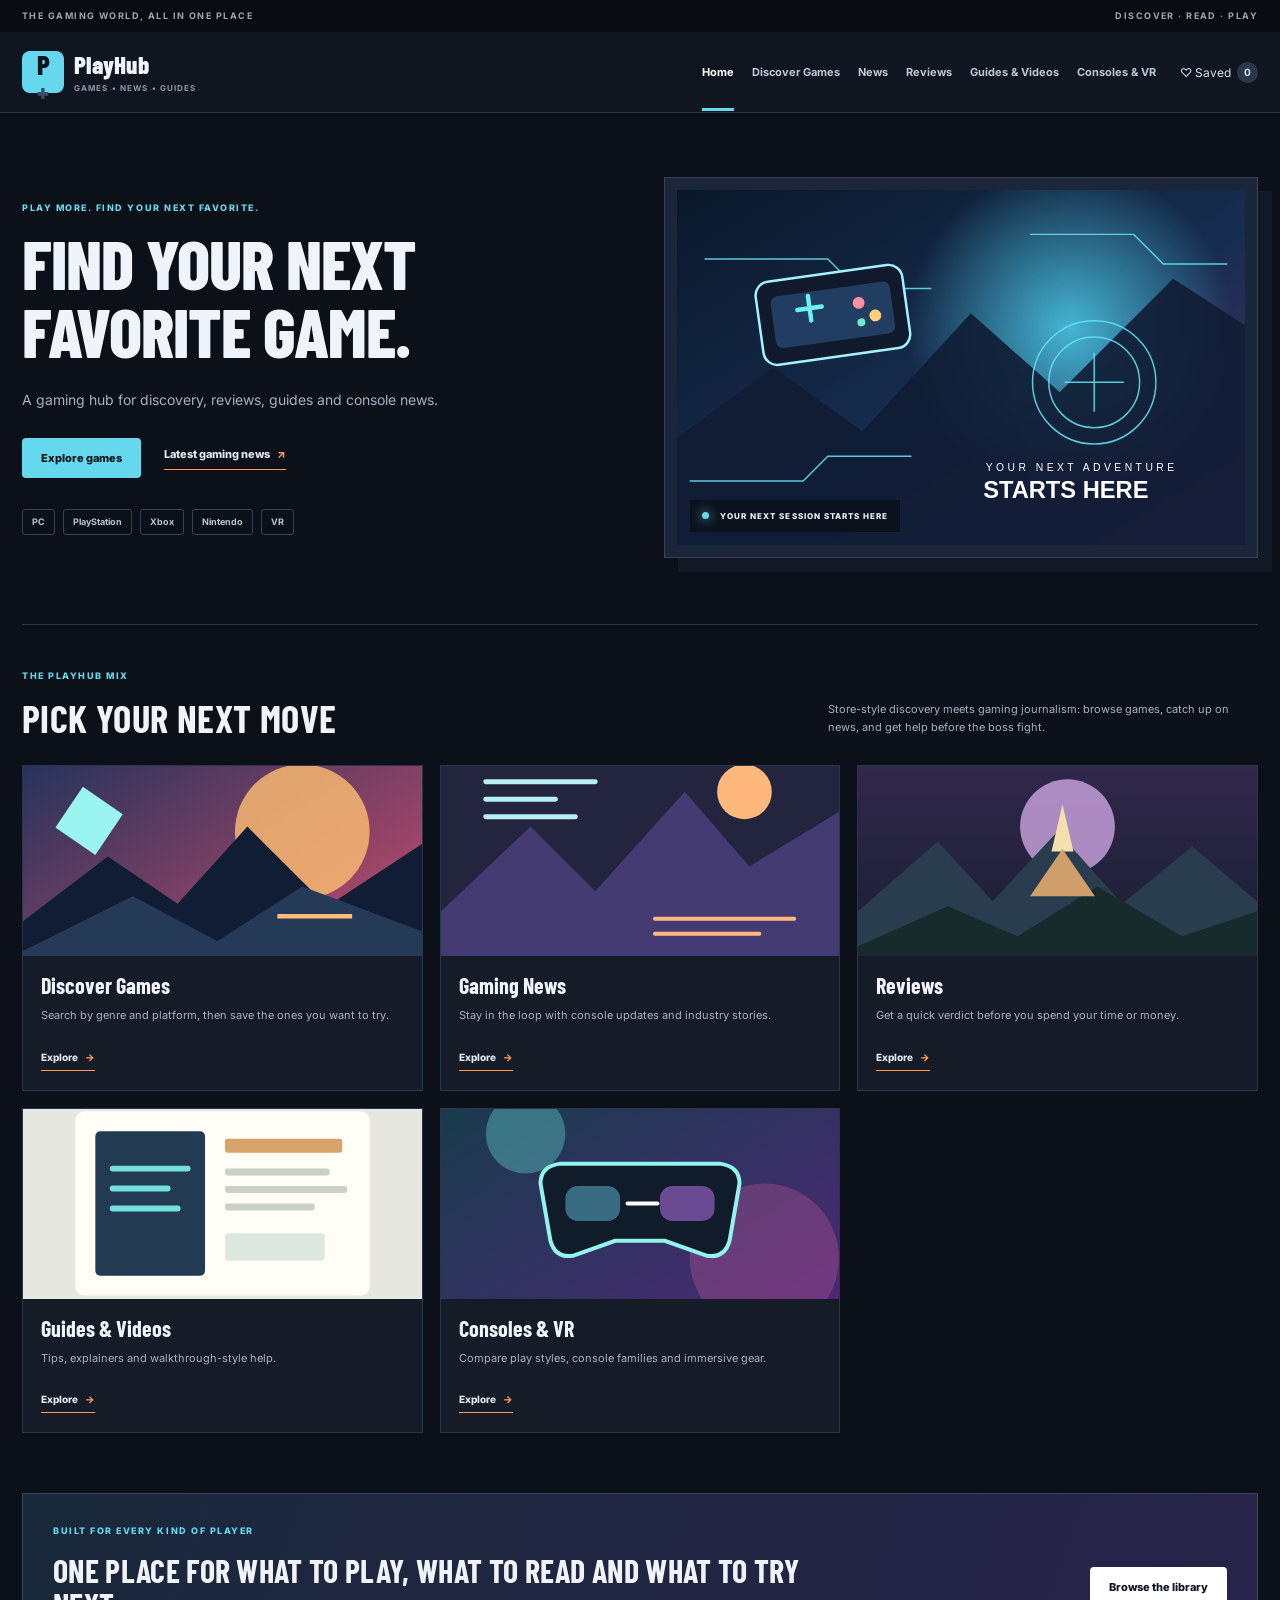
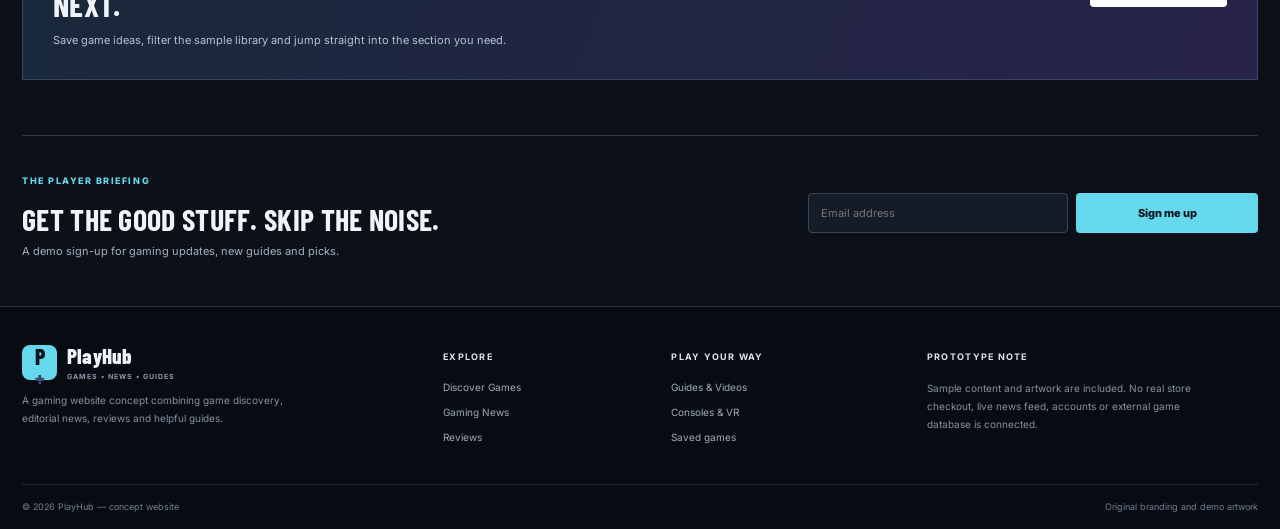
==== index.html @ 28f98ad9 "FirstCommit" ====
<!doctype html><html lang="en"><head><meta charset="utf-8"><meta name="viewport" content="width=device-width, initial-scale=1"><meta name="description" content="A gaming hub for discovery, reviews, guides and console news."><title>Home | PlayHub</title><link rel="preconnect" href="https://fonts.googleapis.com"><link rel="preconnect" href="https://fonts.gstatic.com" crossorigin><link href="https://fonts.googleapis.com/css2?family=Barlow+Condensed:wght@500;600;700;800&family=Inter:wght@400;500;600;700&display=swap" rel="stylesheet"><link rel="stylesheet" href="assets/style.css"></head><body>
<div class="topbar"><div class="wrap topbar-inner"><span>THE GAMING WORLD, ALL IN ONE PLACE</span><span>DISCOVER · READ · PLAY</span></div></div>
<header class="site-header"><div class="wrap header-inner"><a class="brand" href="index.html" aria-label="PlayHub home"><span class="brand-icon">P<span>+</span></span><span class="brand-name">PlayHub<small>GAMES • NEWS • GUIDES</small></span></a><button class="menu-toggle" aria-expanded="false" aria-label="Toggle menu">☰</button><nav class="nav" aria-label="Main navigation"><a href="index.html" aria-current="page">Home</a><a href="games.html" >Discover Games</a><a href="news.html" >News</a><a href="reviews.html" >Reviews</a><a href="guides.html" >Guides & Videos</a><a href="vr-consoles.html" >Consoles & VR</a></nav><a class="header-wishlist" href="games.html#content-grid">♡ <span>Saved</span> <b id="saved-count">0</b></a></div></header>
<main><div class="wrap"><section class="hero home-hero">
      <div class="hero-copy"><p class="eyebrow">PLAY MORE. FIND YOUR NEXT FAVORITE.</p><h1>Find your next favorite game.</h1><p>A gaming hub for discovery, reviews, guides and console news.</p><div class="hero-actions"><a class="btn btn-primary" href="games.html">Explore games</a><a class="plain-link" href="news.html">Latest gaming news <span>↗</span></a></div><div class="hero-pills"><span>PC</span><span>PlayStation</span><span>Xbox</span><span>Nintendo</span><span>VR</span></div></div>
      <div class="hero-visual"><img src="assets/hero.svg" alt="Original gaming-themed artwork"><div class="visual-caption"><span class="pulse"></span> YOUR NEXT SESSION STARTS HERE</div></div>
    </section><section class="section"><div class="section-head"><div><p class="eyebrow">THE PLAYHUB MIX</p><h2>Pick your next move</h2></div><p>Store-style discovery meets gaming journalism: browse games, catch up on news, and get help before the boss fight.</p></div><div class="feature-grid"><article class="feature-card"><a href="games.html" class="card-img"><img src="assets/action.svg" alt="" loading="lazy"></a><div class="feature-body"><h3><a href="games.html">Discover Games</a></h3><p>Search by genre and platform, then save the ones you want to try.</p><a class="plain-link" href="games.html">Explore <span>→</span></a></div></article><article class="feature-card"><a href="news.html" class="card-img"><img src="assets/news.svg" alt="" loading="lazy"></a><div class="feature-body"><h3><a href="news.html">Gaming News</a></h3><p>Stay in the loop with console updates and industry stories.</p><a class="plain-link" href="news.html">Explore <span>→</span></a></div></article><article class="feature-card"><a href="reviews.html" class="card-img"><img src="assets/rpg.svg" alt="" loading="lazy"></a><div class="feature-body"><h3><a href="reviews.html">Reviews</a></h3><p>Get a quick verdict before you spend your time or money.</p><a class="plain-link" href="reviews.html">Explore <span>→</span></a></div></article><article class="feature-card"><a href="guides.html" class="card-img"><img src="assets/guide.svg" alt="" loading="lazy"></a><div class="feature-body"><h3><a href="guides.html">Guides & Videos</a></h3><p>Tips, explainers and walkthrough-style help.</p><a class="plain-link" href="guides.html">Explore <span>→</span></a></div></article><article class="feature-card"><a href="vr-consoles.html" class="card-img"><img src="assets/vr.svg" alt="" loading="lazy"></a><div class="feature-body"><h3><a href="vr-consoles.html">Consoles & VR</a></h3><p>Compare play styles, console families and immersive gear.</p><a class="plain-link" href="vr-consoles.html">Explore <span>→</span></a></div></article></div></section><section class="dark-callout"><div><p class="eyebrow">BUILT FOR EVERY KIND OF PLAYER</p><h2>One place for what to play, what to read and what to try next.</h2><p>Save game ideas, filter the sample library and jump straight into the section you need.</p></div><a class="btn btn-light" href="games.html">Browse the library</a></section><section class="newsletter"><div><p class="eyebrow">THE PLAYER BRIEFING</p><h2>Get the good stuff. Skip the noise.</h2><p>A demo sign-up for gaming updates, new guides and picks.</p></div><form id="newsletter-form"><label class="sr-only" for="email">Email address</label><input id="email" type="email" required placeholder="Email address"><button class="btn btn-primary">Sign me up</button><p id="newsletter-note" role="status"></p></form></section></div></main>
<footer class="footer"><div class="wrap footer-main"><div><a class="brand brand-footer" href="index.html"><span class="brand-icon">P<span>+</span></span><span class="brand-name">PlayHub<small>GAMES • NEWS • GUIDES</small></span></a><p>A gaming website concept combining game discovery, editorial news, reviews and helpful guides.</p></div><div><h4>Explore</h4><a href="games.html">Discover Games</a><a href="news.html">Gaming News</a><a href="reviews.html">Reviews</a></div><div><h4>Play your way</h4><a href="guides.html">Guides & Videos</a><a href="vr-consoles.html">Consoles & VR</a><a href="games.html">Saved games</a></div><div><h4>Prototype note</h4><p>Sample content and artwork are included. No real store checkout, live news feed, accounts or external game database is connected.</p></div></div><div class="wrap footer-bottom"><span>© 2026 PlayHub — concept website</span><span>Original branding and demo artwork</span></div></footer><script src="assets/site.js"></script></body></html>
---- assets/style.css ----
:root{--bg:#0c1018;--panel:#151c28;--panel2:#1d2736;--ink:#f0f4fa;--muted:#a6b1c2;--line:#2b3648;--blue:#65d8ed;--orange:#ff9b55;--purple:#9b86ff;--sans:Inter,Arial,sans-serif;--display:"Barlow Condensed",Impact,sans-serif}
*{box-sizing:border-box}html{scroll-behavior:smooth}body{margin:0;background:var(--bg);color:var(--ink);font-family:var(--sans);line-height:1.6}a{color:inherit;text-decoration:none}img{display:block;width:100%;max-width:100%}.wrap{width:min(1240px,calc(100% - 44px));margin:0 auto}.topbar{background:#080b11;color:#9aa7b8;font-size:9px;letter-spacing:.16em;font-weight:700}.topbar-inner{display:flex;justify-content:space-between;padding:9px 0}.site-header{background:#101620;border-bottom:1px solid var(--line);position:sticky;top:0;z-index:20}.header-inner{display:flex;align-items:center;gap:24px;min-height:80px}.brand{display:flex;align-items:center;gap:10px;flex-shrink:0}.brand-icon{display:grid;place-items:center;width:42px;height:42px;background:var(--blue);color:#0a1420;font:800 27px var(--display);border-radius:8px;position:relative;line-height:1}.brand-icon span{color:#3a4a69}.brand-name{font:800 25px/1 var(--display);letter-spacing:.01em}.brand-name small{display:block;font:700 8px var(--sans);letter-spacing:.14em;color:#8d9aab;margin-top:6px}.nav{display:flex;align-items:center;gap:18px;margin-left:auto}.nav a{font-size:11px;font-weight:700;color:#bdc8d7;padding:30px 0 27px;border-bottom:3px solid transparent;white-space:nowrap}.nav a:hover,.nav a[aria-current=page]{color:#fff;border-color:var(--blue)}.header-wishlist{font-size:12px;color:#d9e3ef;white-space:nowrap}.header-wishlist b{display:inline-grid;place-items:center;background:#29384b;border-radius:50%;width:21px;height:21px;font-size:10px;margin-left:3px}.menu-toggle{display:none;background:transparent;color:white;border:1px solid var(--line);padding:8px 11px;border-radius:5px;font-size:18px}.hero{display:grid;grid-template-columns:1fr 1fr;gap:48px;align-items:center;padding:55px 0 66px}.home-hero{padding-top:64px}.eyebrow{font-size:9px;letter-spacing:.17em;color:var(--blue);font-weight:800;margin:0 0 14px}.hero h1{font:800 clamp(43px,5.4vw,72px)/.98 var(--display);text-transform:uppercase;letter-spacing:-.015em;margin:0 0 22px;max-width:620px}.hero-copy>p:not(.eyebrow){font-size:14px;color:var(--muted);max-width:540px;line-height:1.8}.hero-actions{display:flex;align-items:center;gap:23px;margin-top:26px;flex-wrap:wrap}.btn{display:inline-flex;align-items:center;justify-content:center;border:1px solid transparent;padding:12px 18px;border-radius:4px;font:800 11px var(--sans);cursor:pointer;transition:transform .2s,filter .2s}.btn:hover{transform:translateY(-2px);filter:brightness(1.1)}.btn-primary{background:var(--blue);color:#08131d}.btn-outline{border-color:#46566b;background:transparent;color:var(--ink)}.btn-light{background:#fff;color:#111722}.plain-link{font-size:11px;font-weight:800;color:#e0e8f2;border-bottom:1px solid var(--orange);padding-bottom:5px}.plain-link span{color:var(--orange);padding-left:5px}.hero-pills{display:flex;gap:8px;flex-wrap:wrap;margin-top:31px}.hero-pills span{font-size:9px;font-weight:700;color:#b8c4d5;border:1px solid #354155;padding:5px 9px;border-radius:3px}.hero-visual{position:relative;padding:12px;background:#1b2738;border:1px solid #354257;box-shadow:14px 14px 0 #101925}.hero-visual img{height:355px;object-fit:cover}.visual-caption{position:absolute;left:25px;bottom:25px;background:#0b111bdf;padding:10px 12px;font-size:8px;font-weight:800;letter-spacing:.13em}.pulse{display:inline-block;width:7px;height:7px;border-radius:50%;background:var(--blue);margin-right:8px;box-shadow:0 0 12px var(--blue)}.section{border-top:1px solid var(--line);padding:44px 0 60px}.section-head{display:flex;justify-content:space-between;align-items:end;gap:35px;margin-bottom:26px}.section-head h2,.dark-callout h2,.newsletter h2,.mini-callout h2{font:700 clamp(28px,3vw,39px)/1.08 var(--display);text-transform:uppercase;margin:0;letter-spacing:.01em}.section-head>p{font-size:11px;color:var(--muted);max-width:430px;margin:0 0 3px}.feature-grid{display:grid;grid-template-columns:repeat(3,minmax(0,1fr));gap:17px}.feature-card,.content-card{background:var(--panel);border:1px solid var(--line);min-width:0;transition:transform .2s,border-color .2s}.feature-card:hover,.content-card:hover{transform:translateY(-3px);border-color:#526b86}.card-img{position:relative;display:block;overflow:hidden;background:#1c2635}.card-img img{height:190px;object-fit:cover;transition:transform .3s}.feature-card:hover .card-img img,.content-card:hover .card-img img{transform:scale(1.03)}.feature-body,.content-body{padding:17px 18px 19px}.feature-body h3,.content-body h3{font:700 22px/1.1 var(--display);margin:0 0 9px}.feature-body p,.content-body p{font-size:11px;line-height:1.75;color:var(--muted);margin:0 0 17px}.feature-body .plain-link{display:inline-block;font-size:10px}.dark-callout,.mini-callout{display:flex;align-items:center;justify-content:space-between;gap:30px;background:linear-gradient(110deg,#19283a,#28234a);border:1px solid #3a4760;padding:30px;margin:0 0 55px}.dark-callout>div,.mini-callout>div{max-width:780px}.dark-callout h2,.mini-callout h2{font-size:32px}.dark-callout p:not(.eyebrow),.mini-callout p:not(.eyebrow){font-size:11px;color:#b5c2d4;margin:10px 0 0}.content-grid{display:grid;grid-template-columns:repeat(3,minmax(0,1fr));gap:18px}.content-card .card-img img{height:180px}.tag{position:absolute;top:12px;left:12px;background:#0b111bdc;color:var(--blue);padding:5px 8px;font-size:8px;font-weight:800;letter-spacing:.1em;text-transform:uppercase;border:1px solid #4a6173}.content-body h3{font-size:24px}.content-body p{min-height:56px}.card-bottom{display:flex;justify-content:space-between;align-items:center;border-top:1px solid #2a3545;padding-top:12px;gap:10px}.meta{font-size:8px;font-weight:800;letter-spacing:.13em;color:#8292a6}.save-btn{background:transparent;border:1px solid #3d4b60;color:#dbe4ef;padding:7px 9px;border-radius:3px;font:700 9px var(--sans);cursor:pointer}.save-btn[aria-pressed=true]{background:#203d49;border-color:var(--blue);color:var(--blue)}.filter-bar{display:flex;gap:10px;flex-wrap:wrap;margin:5px 0 13px}.search-box{display:flex;align-items:center;gap:8px;background:#151c28;border:1px solid #3a4658;padding:0 12px;flex:1;min-width:200px}.search-box span{font-size:22px;color:var(--blue)}.search-box input{width:100%;background:transparent;border:0;outline:0;color:white;padding:12px 0;font:11px var(--sans)}.filter-bar select{background:#151c28;border:1px solid #3a4658;color:#dbe5f2;padding:0 12px;min-height:42px;font:11px var(--sans);border-radius:3px}.filter-bar .btn{min-height:42px}.library-note{display:flex;justify-content:space-between;color:#8795a8;font-size:9px;margin-bottom:18px}.empty-state{color:#b5c2d4;padding:25px;background:var(--panel);border:1px dashed #526076;font-size:12px}.newsletter{display:flex;align-items:center;justify-content:space-between;gap:30px;border-top:1px solid var(--line);padding:38px 0 45px}.newsletter h2{font-size:30px}.newsletter>div>p:not(.eyebrow){font-size:11px;color:var(--muted);margin:8px 0 0}.newsletter form{display:grid;grid-template-columns:minmax(170px,260px) auto;gap:8px;max-width:450px;width:100%}.newsletter input{min-width:0;background:#151c28;border:1px solid #3a4658;padding:12px;color:#fff;border-radius:4px;font:11px var(--sans)}.newsletter form p{grid-column:1/-1;margin:0;font-size:10px;color:var(--blue)}.footer{background:#080b11;border-top:1px solid #252e3d}.footer-main{display:grid;grid-template-columns:1.4fr .7fr .8fr 1.2fr;gap:35px;padding:38px 0 30px}.brand-footer .brand-icon{width:35px;height:35px;font-size:22px}.brand-footer .brand-name{font-size:21px}.brand-footer .brand-name small{font-size:7px}.footer-main p{font-size:10px;line-height:1.8;color:#8592a5;max-width:290px}.footer-main h4{font-size:9px;letter-spacing:.14em;color:#dbe4ef;text-transform:uppercase;margin:5px 0 15px}.footer-main>div>a:not(.brand){display:block;font-size:10px;color:#9eacbf;margin:9px 0}.footer-main a:hover{color:var(--blue)}.footer-bottom{border-top:1px solid #202938;display:flex;justify-content:space-between;padding:15px 0;color:#718096;font-size:9px}.sr-only{position:absolute;width:1px;height:1px;overflow:hidden;clip:rect(0,0,0,0);white-space:nowrap}
@media(max-width:1050px){.nav{gap:11px}.nav a{font-size:10px}.header-inner{gap:15px}.hero{gap:28px}.hero-visual img{height:320px}.content-grid{gap:13px}}
@media(max-width:850px){.header-inner{min-height:72px}.menu-toggle{display:block;margin-left:auto}.nav{display:none;position:absolute;left:0;right:0;top:100%;padding:10px 22px 18px;background:#101620;border-bottom:1px solid var(--line);flex-direction:column;align-items:stretch;gap:0}.nav.open{display:flex}.nav a{padding:11px 0;border-bottom:1px solid #253042;font-size:12px}.header-wishlist{display:none}.hero{grid-template-columns:1fr;padding:42px 0 52px}.hero-copy{max-width:680px}.hero-visual img{height:320px}.section-head{align-items:start;flex-direction:column;gap:12px}.feature-grid,.content-grid{grid-template-columns:repeat(2,minmax(0,1fr))}.newsletter{align-items:flex-start;flex-direction:column}.newsletter form{max-width:540px}.footer-main{grid-template-columns:1fr 1fr}.dark-callout,.mini-callout{align-items:flex-start;flex-direction:column}}
@media(max-width:540px){.wrap{width:calc(100% - 30px)}.topbar-inner{font-size:7px;letter-spacing:.08em}.topbar-inner span:last-child{display:none}.brand-name{font-size:22px}.brand-icon{width:36px;height:36px;font-size:23px}.hero h1{font-size:49px}.hero-copy>p:not(.eyebrow){font-size:12px}.hero-visual img{height:250px}.feature-grid,.content-grid{grid-template-columns:1fr}.card-img img,.content-card .card-img img{height:205px}.feature-body,.content-body{padding:16px}.section{padding:34px 0 42px}.dark-callout,.mini-callout{padding:23px;margin-bottom:38px}.dark-callout h2,.mini-callout h2{font-size:28px}.newsletter form{grid-template-columns:1fr}.footer-main{grid-template-columns:1fr 1fr;gap:22px 16px}.footer-main>div:first-child,.footer-main>div:last-child{grid-column:1/-1}.footer-bottom{flex-direction:column;gap:4px}.filter-bar{display:grid;grid-template-columns:1fr 1fr}.search-box{grid-column:1/-1}.filter-bar .btn{grid-column:1/-1}.library-note{gap:10px}.library-note span:last-child{text-align:right}}
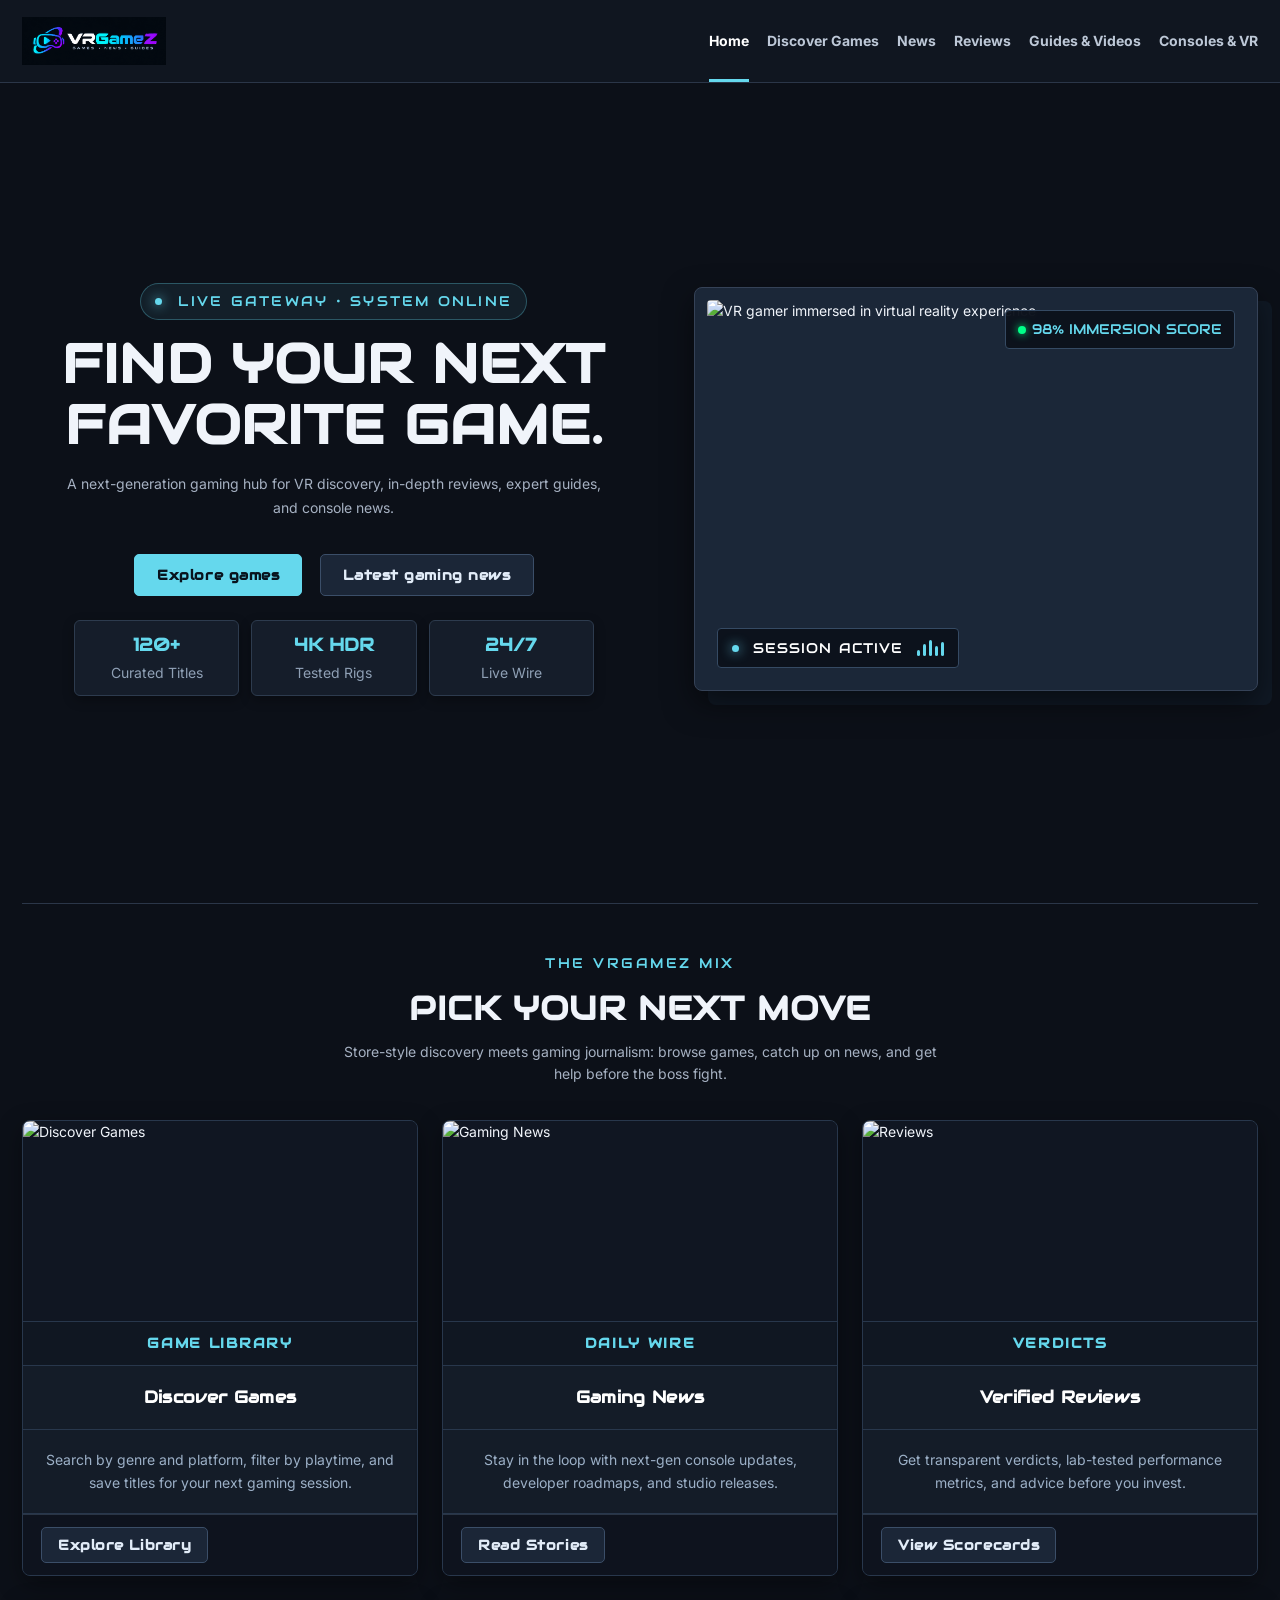
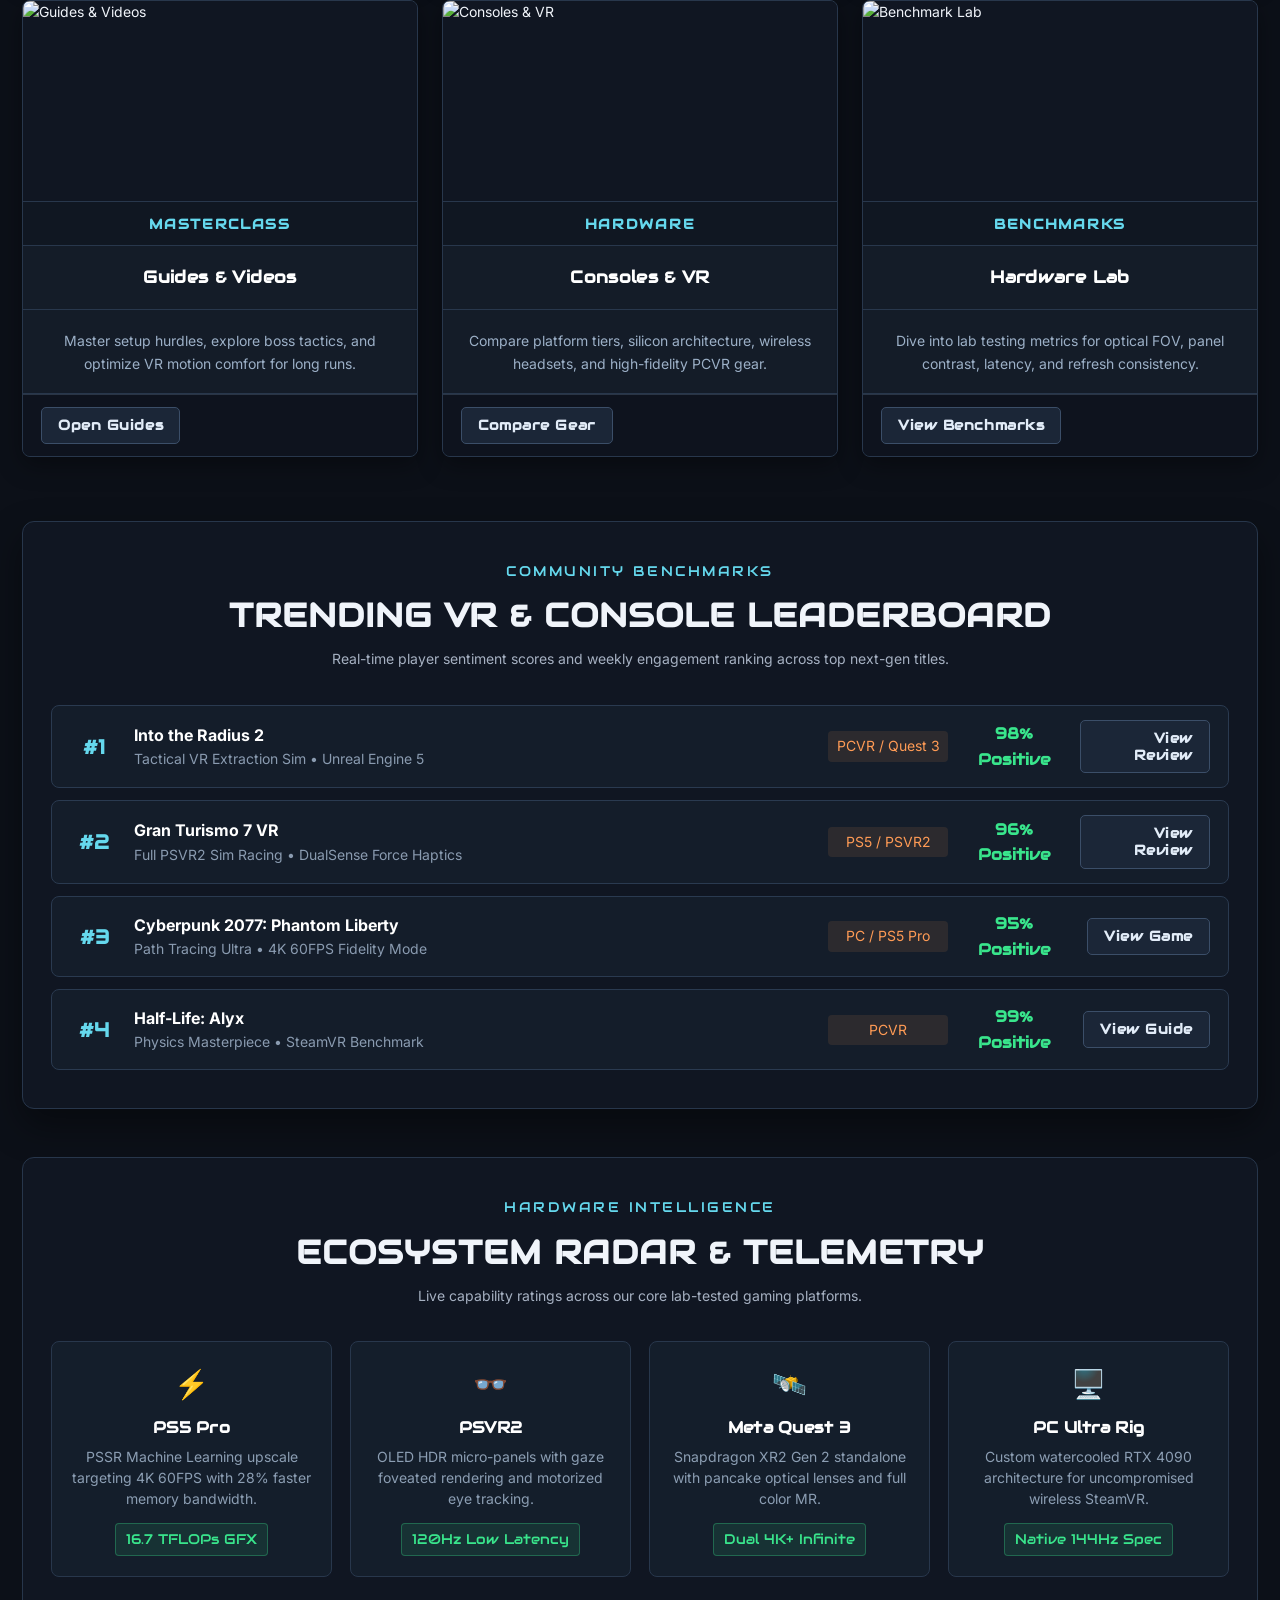
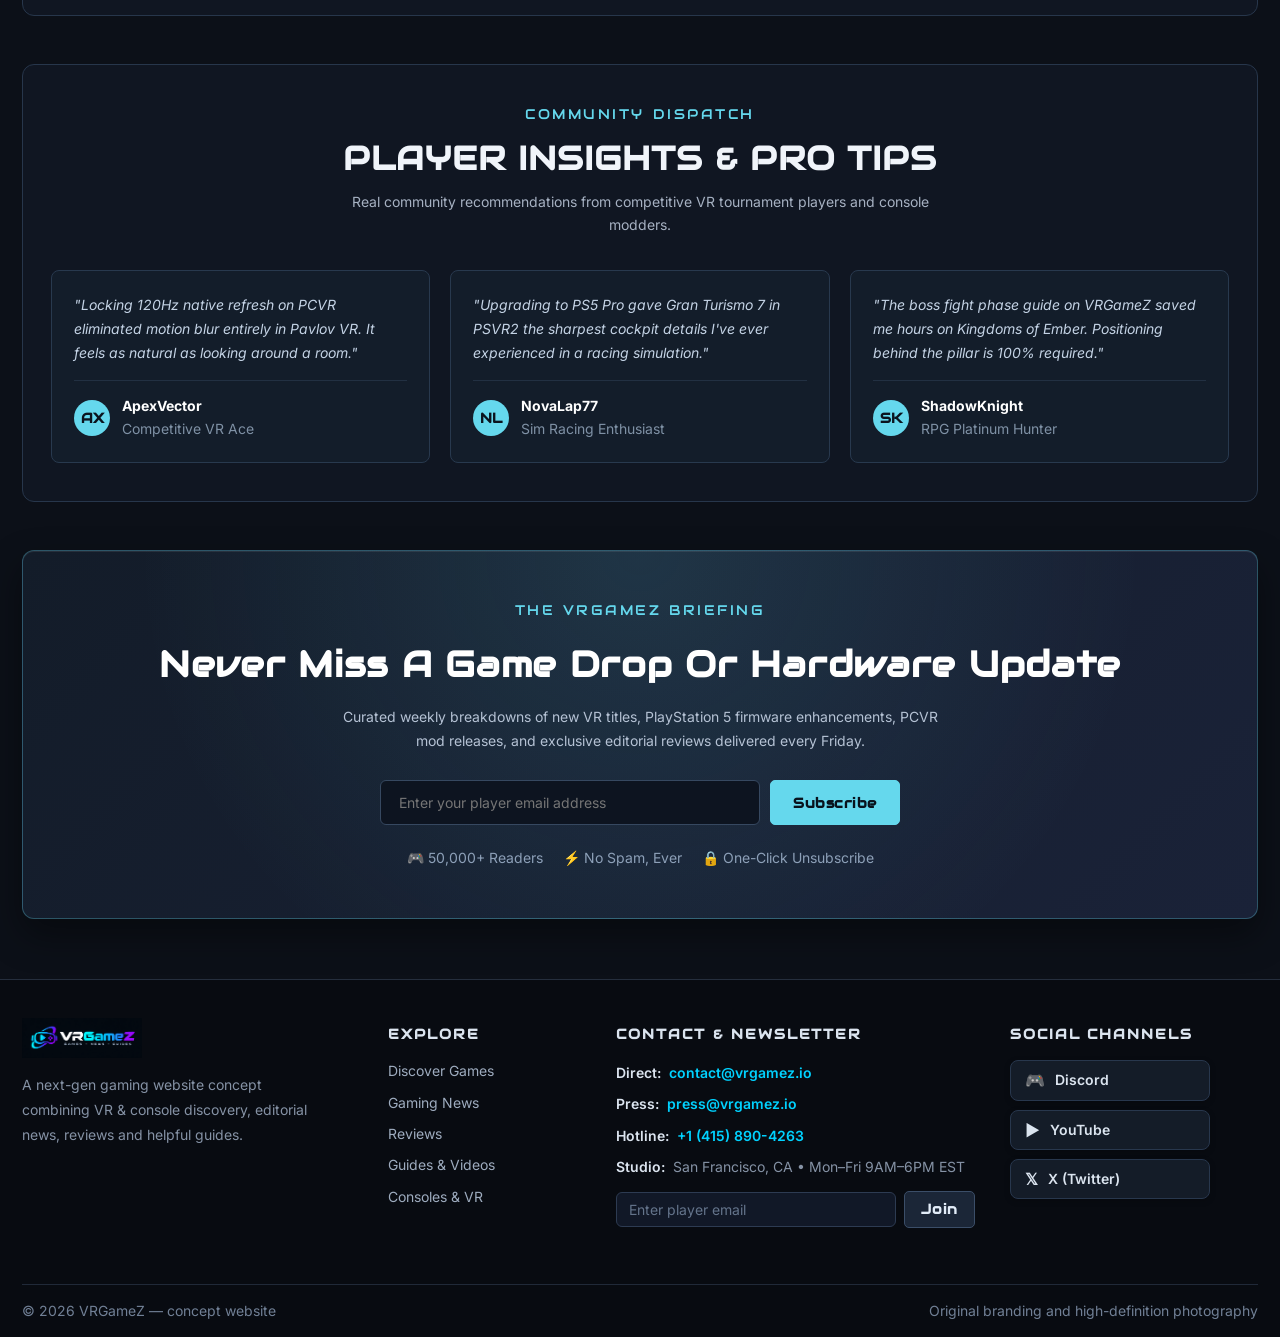
==== commit 6fdf1a4e: "secindcommit" ====
--- a/index.html
+++ b/index.html
@@ -1,8 +1,405 @@
-<!doctype html><html lang="en"><head><meta charset="utf-8"><meta name="viewport" content="width=device-width, initial-scale=1"><meta name="description" content="A gaming hub for discovery, reviews, guides and console news."><title>Home | PlayHub</title><link rel="preconnect" href="https://fonts.googleapis.com"><link rel="preconnect" href="https://fonts.gstatic.com" crossorigin><link href="https://fonts.googleapis.com/css2?family=Barlow+Condensed:wght@500;600;700;800&family=Inter:wght@400;500;600;700&display=swap" rel="stylesheet"><link rel="stylesheet" href="assets/style.css"></head><body>
-<div class="topbar"><div class="wrap topbar-inner"><span>THE GAMING WORLD, ALL IN ONE PLACE</span><span>DISCOVER · READ · PLAY</span></div></div>
-<header class="site-header"><div class="wrap header-inner"><a class="brand" href="index.html" aria-label="PlayHub home"><span class="brand-icon">P<span>+</span></span><span class="brand-name">PlayHub<small>GAMES • NEWS • GUIDES</small></span></a><button class="menu-toggle" aria-expanded="false" aria-label="Toggle menu">☰</button><nav class="nav" aria-label="Main navigation"><a href="index.html" aria-current="page">Home</a><a href="games.html" >Discover Games</a><a href="news.html" >News</a><a href="reviews.html" >Reviews</a><a href="guides.html" >Guides & Videos</a><a href="vr-consoles.html" >Consoles & VR</a></nav><a class="header-wishlist" href="games.html#content-grid">♡ <span>Saved</span> <b id="saved-count">0</b></a></div></header>
-<main><div class="wrap"><section class="hero home-hero">
-      <div class="hero-copy"><p class="eyebrow">PLAY MORE. FIND YOUR NEXT FAVORITE.</p><h1>Find your next favorite game.</h1><p>A gaming hub for discovery, reviews, guides and console news.</p><div class="hero-actions"><a class="btn btn-primary" href="games.html">Explore games</a><a class="plain-link" href="news.html">Latest gaming news <span>↗</span></a></div><div class="hero-pills"><span>PC</span><span>PlayStation</span><span>Xbox</span><span>Nintendo</span><span>VR</span></div></div>
-      <div class="hero-visual"><img src="assets/hero.svg" alt="Original gaming-themed artwork"><div class="visual-caption"><span class="pulse"></span> YOUR NEXT SESSION STARTS HERE</div></div>
-    </section><section class="section"><div class="section-head"><div><p class="eyebrow">THE PLAYHUB MIX</p><h2>Pick your next move</h2></div><p>Store-style discovery meets gaming journalism: browse games, catch up on news, and get help before the boss fight.</p></div><div class="feature-grid"><article class="feature-card"><a href="games.html" class="card-img"><img src="assets/action.svg" alt="" loading="lazy"></a><div class="feature-body"><h3><a href="games.html">Discover Games</a></h3><p>Search by genre and platform, then save the ones you want to try.</p><a class="plain-link" href="games.html">Explore <span>→</span></a></div></article><article class="feature-card"><a href="news.html" class="card-img"><img src="assets/news.svg" alt="" loading="lazy"></a><div class="feature-body"><h3><a href="news.html">Gaming News</a></h3><p>Stay in the loop with console updates and industry stories.</p><a class="plain-link" href="news.html">Explore <span>→</span></a></div></article><article class="feature-card"><a href="reviews.html" class="card-img"><img src="assets/rpg.svg" alt="" loading="lazy"></a><div class="feature-body"><h3><a href="reviews.html">Reviews</a></h3><p>Get a quick verdict before you spend your time or money.</p><a class="plain-link" href="reviews.html">Explore <span>→</span></a></div></article><article class="feature-card"><a href="guides.html" class="card-img"><img src="assets/guide.svg" alt="" loading="lazy"></a><div class="feature-body"><h3><a href="guides.html">Guides & Videos</a></h3><p>Tips, explainers and walkthrough-style help.</p><a class="plain-link" href="guides.html">Explore <span>→</span></a></div></article><article class="feature-card"><a href="vr-consoles.html" class="card-img"><img src="assets/vr.svg" alt="" loading="lazy"></a><div class="feature-body"><h3><a href="vr-consoles.html">Consoles & VR</a></h3><p>Compare play styles, console families and immersive gear.</p><a class="plain-link" href="vr-consoles.html">Explore <span>→</span></a></div></article></div></section><section class="dark-callout"><div><p class="eyebrow">BUILT FOR EVERY KIND OF PLAYER</p><h2>One place for what to play, what to read and what to try next.</h2><p>Save game ideas, filter the sample library and jump straight into the section you need.</p></div><a class="btn btn-light" href="games.html">Browse the library</a></section><section class="newsletter"><div><p class="eyebrow">THE PLAYER BRIEFING</p><h2>Get the good stuff. Skip the noise.</h2><p>A demo sign-up for gaming updates, new guides and picks.</p></div><form id="newsletter-form"><label class="sr-only" for="email">Email address</label><input id="email" type="email" required placeholder="Email address"><button class="btn btn-primary">Sign me up</button><p id="newsletter-note" role="status"></p></form></section></div></main>
-<footer class="footer"><div class="wrap footer-main"><div><a class="brand brand-footer" href="index.html"><span class="brand-icon">P<span>+</span></span><span class="brand-name">PlayHub<small>GAMES • NEWS • GUIDES</small></span></a><p>A gaming website concept combining game discovery, editorial news, reviews and helpful guides.</p></div><div><h4>Explore</h4><a href="games.html">Discover Games</a><a href="news.html">Gaming News</a><a href="reviews.html">Reviews</a></div><div><h4>Play your way</h4><a href="guides.html">Guides & Videos</a><a href="vr-consoles.html">Consoles & VR</a><a href="games.html">Saved games</a></div><div><h4>Prototype note</h4><p>Sample content and artwork are included. No real store checkout, live news feed, accounts or external game database is connected.</p></div></div><div class="wrap footer-bottom"><span>© 2026 PlayHub — concept website</span><span>Original branding and demo artwork</span></div></footer><script src="assets/site.js"></script></body></html>+<!doctype html>
+<html lang="en">
+<head>
+  <meta charset="utf-8">
+  <meta name="viewport" content="width=device-width, initial-scale=1">
+  <meta name="description" content="VRGameZ - The ultimate gaming hub for VR discovery, reviews, guides, and console news.">
+  <title>Home | VRGameZ</title>
+  <link rel="icon" type="image/png" href="assets/favicon.png">
+  <link rel="shortcut icon" href="assets/favicon.png">
+  <link rel="apple-touch-icon" href="assets/favicon.png">
+  <link rel="preconnect" href="https://fonts.googleapis.com">
+  <link rel="preconnect" href="https://fonts.gstatic.com" crossorigin>
+  <link href="https://fonts.googleapis.com/css2?family=Audiowide&family=Inter:wght@400;500;600;700&display=swap" rel="stylesheet">
+  <link rel="stylesheet" href="assets/style.css">
+</head>
+<body>
+  <header class="site-header">
+    <div class="wrap header-inner">
+      <a class="brand" href="index.html" aria-label="VRGameZ home">
+        <img class="brand-logo" src="assets/logo.png" alt="VRGameZ">
+      </a>
+      <button class="menu-toggle" aria-expanded="false" aria-label="Toggle menu">☰</button>
+      <nav class="nav" aria-label="Main navigation">
+        <a href="index.html" aria-current="page">Home</a>
+        <a href="games.html">Discover Games</a>
+        <a href="news.html">News</a>
+        <a href="reviews.html">Reviews</a>
+        <a href="guides.html">Guides &amp; Videos</a>
+        <a href="vr-consoles.html">Consoles &amp; VR</a>
+      </nav>
+    </div>
+  </header>
+
+  <main>
+    <div class="wrap">
+      <section class="hero home-hero hero-portal">
+        <div class="hero-copy portal-copy">
+          <div class="portal-badge"><span class="pulse"></span> LIVE GATEWAY • SYSTEM ONLINE</div>
+          <h1>Find your next favorite game.</h1>
+          <p>A next-generation gaming hub for VR discovery, in-depth reviews, expert guides, and console news.</p>
+          <div class="hero-actions">
+            <a class="btn btn-primary" href="games.html">Explore games</a>
+            <a class="btn btn-secondary" href="news.html">Latest gaming news</a>
+          </div>
+          <div class="portal-hud">
+            <div class="hud-stat">
+              <span class="hud-num">120+</span>
+              <span class="hud-label">Curated Titles</span>
+            </div>
+            <div class="hud-stat">
+              <span class="hud-num">4K HDR</span>
+              <span class="hud-label">Tested Rigs</span>
+            </div>
+            <div class="hud-stat">
+              <span class="hud-num">24/7</span>
+              <span class="hud-label">Live Wire</span>
+            </div>
+          </div>
+        </div>
+        <div class="portal-visual-wrap">
+          <div class="portal-visual-card">
+            <img src="https://images.unsplash.com/photo-1592478411213-6153e4ebc07d?auto=format&fit=crop&w=1200&q=80" alt="VR gamer immersed in virtual reality experience" loading="eager">
+            <div class="portal-floating-chip">
+              <span class="chip-dot"></span> 98% IMMERSION SCORE
+            </div>
+            <div class="portal-caption-hud">
+              <div class="hud-live-tag"><span class="pulse"></span> SESSION ACTIVE</div>
+              <div class="hud-wave-bars">
+                <span></span><span></span><span></span><span></span><span></span>
+              </div>
+            </div>
+          </div>
+        </div>
+      </section>
+
+      <section class="section">
+        <div class="section-head">
+          <div>
+            <p class="eyebrow">THE VRGAMEZ MIX</p>
+            <h2>Pick your next move</h2>
+          </div>
+          <p>Store-style discovery meets gaming journalism: browse games, catch up on news, and get help before the boss fight.</p>
+        </div>
+        <div class="feature-grid">
+          <article class="feature-card">
+            <a href="games.html" class="card-img">
+              <img src="https://images.unsplash.com/photo-1538481199705-c710c4e965fc?auto=format&fit=crop&w=800&q=80" alt="Discover Games" loading="lazy">
+            </a>
+            <div class="card-eyebrow-row">
+              <span class="card-eyebrow">GAME LIBRARY</span>
+            </div>
+            <div class="card-heading-row">
+              <h3 class="card-heading"><a href="games.html">Discover Games</a></h3>
+            </div>
+            <div class="card-subheading-row">
+              <p class="card-subheading">Search by genre and platform, filter by playtime, and save titles for your next gaming session.</p>
+            </div>
+            <div class="card-bottom">
+              <a class="btn btn-secondary btn-sm" href="games.html">Explore Library</a>
+            </div>
+          </article>
+
+          <article class="feature-card">
+            <a href="news.html" class="card-img">
+              <img src="https://images.unsplash.com/photo-1542751371-adc38448a05e?auto=format&fit=crop&w=800&q=80" alt="Gaming News" loading="lazy">
+            </a>
+            <div class="card-eyebrow-row">
+              <span class="card-eyebrow">DAILY WIRE</span>
+            </div>
+            <div class="card-heading-row">
+              <h3 class="card-heading"><a href="news.html">Gaming News</a></h3>
+            </div>
+            <div class="card-subheading-row">
+              <p class="card-subheading">Stay in the loop with next-gen console updates, developer roadmaps, and studio releases.</p>
+            </div>
+            <div class="card-bottom">
+              <a class="btn btn-secondary btn-sm" href="news.html">Read Stories</a>
+            </div>
+          </article>
+
+          <article class="feature-card">
+            <a href="reviews.html" class="card-img">
+              <img src="https://images.unsplash.com/photo-1550745165-9bc0b252726f?auto=format&fit=crop&w=800&q=80" alt="Reviews" loading="lazy">
+            </a>
+            <div class="card-eyebrow-row">
+              <span class="card-eyebrow">VERDICTS</span>
+            </div>
+            <div class="card-heading-row">
+              <h3 class="card-heading"><a href="reviews.html">Verified Reviews</a></h3>
+            </div>
+            <div class="card-subheading-row">
+              <p class="card-subheading">Get transparent verdicts, lab-tested performance metrics, and advice before you invest.</p>
+            </div>
+            <div class="card-bottom">
+              <a class="btn btn-secondary btn-sm" href="reviews.html">View Scorecards</a>
+            </div>
+          </article>
+
+          <article class="feature-card">
+            <a href="guides.html" class="card-img">
+              <img src="https://images.unsplash.com/photo-1511512578047-dfb367046420?auto=format&fit=crop&w=800&q=80" alt="Guides &amp; Videos" loading="lazy">
+            </a>
+            <div class="card-eyebrow-row">
+              <span class="card-eyebrow">MASTERCLASS</span>
+            </div>
+            <div class="card-heading-row">
+              <h3 class="card-heading"><a href="guides.html">Guides &amp; Videos</a></h3>
+            </div>
+            <div class="card-subheading-row">
+              <p class="card-subheading">Master setup hurdles, explore boss tactics, and optimize VR motion comfort for long runs.</p>
+            </div>
+            <div class="card-bottom">
+              <a class="btn btn-secondary btn-sm" href="guides.html">Open Guides</a>
+            </div>
+          </article>
+
+          <article class="feature-card">
+            <a href="vr-consoles.html" class="card-img">
+              <img src="https://images.unsplash.com/photo-1593508512255-86ab42a8e620?auto=format&fit=crop&w=800&q=80" alt="Consoles &amp; VR" loading="lazy">
+            </a>
+            <div class="card-eyebrow-row">
+              <span class="card-eyebrow">HARDWARE</span>
+            </div>
+            <div class="card-heading-row">
+              <h3 class="card-heading"><a href="vr-consoles.html">Consoles &amp; VR</a></h3>
+            </div>
+            <div class="card-subheading-row">
+              <p class="card-subheading">Compare platform tiers, silicon architecture, wireless headsets, and high-fidelity PCVR gear.</p>
+            </div>
+            <div class="card-bottom">
+              <a class="btn btn-secondary btn-sm" href="vr-consoles.html">Compare Gear</a>
+            </div>
+          </article>
+
+          <article class="feature-card">
+            <a href="reviews.html" class="card-img">
+              <img src="https://images.unsplash.com/photo-1592478411213-6153e4ebc07d?auto=format&fit=crop&w=800&q=80" alt="Benchmark Lab" loading="lazy">
+            </a>
+            <div class="card-eyebrow-row">
+              <span class="card-eyebrow">BENCHMARKS</span>
+            </div>
+            <div class="card-heading-row">
+              <h3 class="card-heading"><a href="reviews.html">Hardware Lab</a></h3>
+            </div>
+            <div class="card-subheading-row">
+              <p class="card-subheading">Dive into lab testing metrics for optical FOV, panel contrast, latency, and refresh consistency.</p>
+            </div>
+            <div class="card-bottom">
+              <a class="btn btn-secondary btn-sm" href="reviews.html">View Benchmarks</a>
+            </div>
+          </article>
+        </div>
+      </section>
+
+      <section class="home-leaderboard">
+        <div class="section-head">
+          <div>
+            <p class="eyebrow">COMMUNITY BENCHMARKS</p>
+            <h2>Trending VR &amp; Console Leaderboard</h2>
+          </div>
+          <p>Real-time player sentiment scores and weekly engagement ranking across top next-gen titles.</p>
+        </div>
+        <div class="leaderboard-table">
+          <div class="leaderboard-row">
+            <span class="leaderboard-rank">#1</span>
+            <div class="leaderboard-title">
+              <strong>Into the Radius 2</strong>
+              <span>Tactical VR Extraction Sim • Unreal Engine 5</span>
+            </div>
+            <span class="leaderboard-platform">PCVR / Quest 3</span>
+            <span class="leaderboard-score">98% Positive</span>
+            <div class="leaderboard-action">
+              <a class="btn btn-secondary btn-sm" href="reviews.html">View Review</a>
+            </div>
+          </div>
+          <div class="leaderboard-row">
+            <span class="leaderboard-rank">#2</span>
+            <div class="leaderboard-title">
+              <strong>Gran Turismo 7 VR</strong>
+              <span>Full PSVR2 Sim Racing • DualSense Force Haptics</span>
+            </div>
+            <span class="leaderboard-platform">PS5 / PSVR2</span>
+            <span class="leaderboard-score">96% Positive</span>
+            <div class="leaderboard-action">
+              <a class="btn btn-secondary btn-sm" href="reviews.html">View Review</a>
+            </div>
+          </div>
+          <div class="leaderboard-row">
+            <span class="leaderboard-rank">#3</span>
+            <div class="leaderboard-title">
+              <strong>Cyberpunk 2077: Phantom Liberty</strong>
+              <span>Path Tracing Ultra • 4K 60FPS Fidelity Mode</span>
+            </div>
+            <span class="leaderboard-platform">PC / PS5 Pro</span>
+            <span class="leaderboard-score">95% Positive</span>
+            <div class="leaderboard-action">
+              <a class="btn btn-secondary btn-sm" href="games.html">View Game</a>
+            </div>
+          </div>
+          <div class="leaderboard-row">
+            <span class="leaderboard-rank">#4</span>
+            <div class="leaderboard-title">
+              <strong>Half-Life: Alyx</strong>
+              <span>Physics Masterpiece • SteamVR Benchmark</span>
+            </div>
+            <span class="leaderboard-platform">PCVR</span>
+            <span class="leaderboard-score">99% Positive</span>
+            <div class="leaderboard-action">
+              <a class="btn btn-secondary btn-sm" href="guides.html">View Guide</a>
+            </div>
+          </div>
+        </div>
+      </section>
+
+      <section class="home-hardware-radar">
+        <div class="section-head">
+          <div>
+            <p class="eyebrow">HARDWARE INTELLIGENCE</p>
+            <h2>Ecosystem Radar &amp; Telemetry</h2>
+          </div>
+          <p>Live capability ratings across our core lab-tested gaming platforms.</p>
+        </div>
+        <div class="hardware-radar-grid">
+          <div class="radar-card">
+            <div class="radar-card-icon">⚡</div>
+            <h3>PS5 Pro</h3>
+            <p>PSSR Machine Learning upscale targeting 4K 60FPS with 28% faster memory bandwidth.</p>
+            <span class="radar-gauge-pill">16.7 TFLOPs GFX</span>
+          </div>
+          <div class="radar-card">
+            <div class="radar-card-icon">👓</div>
+            <h3>PSVR2</h3>
+            <p>OLED HDR micro-panels with gaze foveated rendering and motorized eye tracking.</p>
+            <span class="radar-gauge-pill">120Hz Low Latency</span>
+          </div>
+          <div class="radar-card">
+            <div class="radar-card-icon">🛰️</div>
+            <h3>Meta Quest 3</h3>
+            <p>Snapdragon XR2 Gen 2 standalone with pancake optical lenses and full color MR.</p>
+            <span class="radar-gauge-pill">Dual 4K+ Infinite</span>
+          </div>
+          <div class="radar-card">
+            <div class="radar-card-icon">🖥️</div>
+            <h3>PC Ultra Rig</h3>
+            <p>Custom watercooled RTX 4090 architecture for uncompromised wireless SteamVR.</p>
+            <span class="radar-gauge-pill">Native 144Hz Spec</span>
+          </div>
+        </div>
+      </section>
+
+      <section class="home-community-reel">
+        <div class="section-head">
+          <div>
+            <p class="eyebrow">COMMUNITY DISPATCH</p>
+            <h2>Player Insights &amp; Pro Tips</h2>
+          </div>
+          <p>Real community recommendations from competitive VR tournament players and console modders.</p>
+        </div>
+        <div class="community-reel-grid">
+          <div class="community-quote-card">
+            <p>"Locking 120Hz native refresh on PCVR eliminated motion blur entirely in Pavlov VR. It feels as natural as looking around a room."</p>
+            <div class="community-author">
+              <div class="author-avatar">AX</div>
+              <div class="author-info">
+                <strong>ApexVector</strong>
+                <span>Competitive VR Ace</span>
+              </div>
+            </div>
+          </div>
+          <div class="community-quote-card">
+            <p>"Upgrading to PS5 Pro gave Gran Turismo 7 in PSVR2 the sharpest cockpit details I've ever experienced in a racing simulation."</p>
+            <div class="community-author">
+              <div class="author-avatar">NL</div>
+              <div class="author-info">
+                <strong>NovaLap77</strong>
+                <span>Sim Racing Enthusiast</span>
+              </div>
+            </div>
+          </div>
+          <div class="community-quote-card">
+            <p>"The boss fight phase guide on VRGameZ saved me hours on Kingdoms of Ember. Positioning behind the pillar is 100% required."</p>
+            <div class="community-author">
+              <div class="author-avatar">SK</div>
+              <div class="author-info">
+                <strong>ShadowKnight</strong>
+                <span>RPG Platinum Hunter</span>
+              </div>
+            </div>
+          </div>
+        </div>
+      </section>
+
+      <section class="home-newsletter">
+        <p class="eyebrow">THE VRGAMEZ BRIEFING</p>
+        <h2>Never Miss A Game Drop Or Hardware Update</h2>
+        <p class="lead">Curated weekly breakdowns of new VR titles, PlayStation 5 firmware enhancements, PCVR mod releases, and exclusive editorial reviews delivered every Friday.</p>
+        <form class="newsletter-bar" id="newsletter-form">
+          <label class="sr-only" for="email">Email address</label>
+          <input id="email" type="email" required placeholder="Enter your player email address">
+          <button class="btn btn-primary" type="submit">Subscribe</button>
+        </form>
+        <p id="newsletter-note" role="status"></p>
+        <div class="newsletter-proof">
+          <span>🎮 50,000+ Readers</span>
+          <span>⚡ No Spam, Ever</span>
+          <span>🔒 One-Click Unsubscribe</span>
+        </div>
+      </section>
+    </div>
+  </main>
+
+  <footer class="footer">
+    <div class="wrap footer-main">
+      <div>
+        <a class="brand brand-footer" href="index.html" aria-label="VRGameZ home">
+          <img class="brand-logo brand-logo-footer" src="assets/logo.png" alt="VRGameZ">
+        </a>
+        <p>A next-gen gaming website concept combining VR &amp; console discovery, editorial news, reviews and helpful guides.</p>
+      </div>
+      <div>
+        <h4>Explore</h4>
+        <a href="games.html">Discover Games</a>
+        <a href="news.html">Gaming News</a>
+        <a href="reviews.html">Reviews</a>
+        <a href="guides.html">Guides &amp; Videos</a>
+        <a href="vr-consoles.html">Consoles &amp; VR</a>
+      </div>
+      <div>
+        <h4>Contact &amp; Newsletter</h4>
+        <div class="footer-contact-details">
+          <p class="footer-contact-item"><strong>Direct:</strong> <a href="mailto:contact@vrgamez.io" class="footer-email-link">contact@vrgamez.io</a></p>
+          <p class="footer-contact-item"><strong>Press:</strong> <a href="mailto:press@vrgamez.io" class="footer-email-link">press@vrgamez.io</a></p>
+          <p class="footer-contact-item"><strong>Hotline:</strong> <a href="tel:+14158904263" class="footer-phone-link">+1 (415) 890-4263</a></p>
+          <p class="footer-contact-item"><strong>Studio:</strong> San Francisco, CA &bull; Mon&ndash;Fri 9AM&ndash;6PM EST</p>
+        </div>
+        <form class="footer-newsletter-bar">
+          <input class="footer-email-input" type="email" required placeholder="Enter player email" aria-label="Player email address">
+          <button class="btn btn-secondary btn-sm" type="submit">Join</button>
+        </form>
+        <span class="footer-newsletter-status" role="status"></span>
+      </div>
+      <div>
+        <h4>Social Channels</h4>
+        <div class="footer-social-row">
+          <a class="social-btn" href="https://discord.com" target="_blank" rel="noopener noreferrer" aria-label="Join our Discord community">
+            <span class="social-icon">🎮</span> Discord
+          </a>
+          <a class="social-btn" href="https://youtube.com" target="_blank" rel="noopener noreferrer" aria-label="Watch VRGameZ on YouTube">
+            <span class="social-icon">▶</span> YouTube
+          </a>
+          <a class="social-btn" href="https://x.com" target="_blank" rel="noopener noreferrer" aria-label="Follow VRGameZ on X">
+            <span class="social-icon">𝕏</span> X (Twitter)
+          </a>
+        </div>
+      </div>
+    </div>
+    <div class="wrap footer-bottom">
+      <span>© 2026 VRGameZ — concept website</span>
+      <span>Original branding and high-definition photography</span>
+    </div>
+  </footer>
+
+  <script src="assets/site.js"></script>
+</body>
+</html>
--- a/assets/style.css
+++ b/assets/style.css
@@ -1,6 +1,3693 @@
-
-:root{--bg:#0c1018;--panel:#151c28;--panel2:#1d2736;--ink:#f0f4fa;--muted:#a6b1c2;--line:#2b3648;--blue:#65d8ed;--orange:#ff9b55;--purple:#9b86ff;--sans:Inter,Arial,sans-serif;--display:"Barlow Condensed",Impact,sans-serif}
-*{box-sizing:border-box}html{scroll-behavior:smooth}body{margin:0;background:var(--bg);color:var(--ink);font-family:var(--sans);line-height:1.6}a{color:inherit;text-decoration:none}img{display:block;width:100%;max-width:100%}.wrap{width:min(1240px,calc(100% - 44px));margin:0 auto}.topbar{background:#080b11;color:#9aa7b8;font-size:9px;letter-spacing:.16em;font-weight:700}.topbar-inner{display:flex;justify-content:space-between;padding:9px 0}.site-header{background:#101620;border-bottom:1px solid var(--line);position:sticky;top:0;z-index:20}.header-inner{display:flex;align-items:center;gap:24px;min-height:80px}.brand{display:flex;align-items:center;gap:10px;flex-shrink:0}.brand-icon{display:grid;place-items:center;width:42px;height:42px;background:var(--blue);color:#0a1420;font:800 27px var(--display);border-radius:8px;position:relative;line-height:1}.brand-icon span{color:#3a4a69}.brand-name{font:800 25px/1 var(--display);letter-spacing:.01em}.brand-name small{display:block;font:700 8px var(--sans);letter-spacing:.14em;color:#8d9aab;margin-top:6px}.nav{display:flex;align-items:center;gap:18px;margin-left:auto}.nav a{font-size:11px;font-weight:700;color:#bdc8d7;padding:30px 0 27px;border-bottom:3px solid transparent;white-space:nowrap}.nav a:hover,.nav a[aria-current=page]{color:#fff;border-color:var(--blue)}.header-wishlist{font-size:12px;color:#d9e3ef;white-space:nowrap}.header-wishlist b{display:inline-grid;place-items:center;background:#29384b;border-radius:50%;width:21px;height:21px;font-size:10px;margin-left:3px}.menu-toggle{display:none;background:transparent;color:white;border:1px solid var(--line);padding:8px 11px;border-radius:5px;font-size:18px}.hero{display:grid;grid-template-columns:1fr 1fr;gap:48px;align-items:center;padding:55px 0 66px}.home-hero{padding-top:64px}.eyebrow{font-size:9px;letter-spacing:.17em;color:var(--blue);font-weight:800;margin:0 0 14px}.hero h1{font:800 clamp(43px,5.4vw,72px)/.98 var(--display);text-transform:uppercase;letter-spacing:-.015em;margin:0 0 22px;max-width:620px}.hero-copy>p:not(.eyebrow){font-size:14px;color:var(--muted);max-width:540px;line-height:1.8}.hero-actions{display:flex;align-items:center;gap:23px;margin-top:26px;flex-wrap:wrap}.btn{display:inline-flex;align-items:center;justify-content:center;border:1px solid transparent;padding:12px 18px;border-radius:4px;font:800 11px var(--sans);cursor:pointer;transition:transform .2s,filter .2s}.btn:hover{transform:translateY(-2px);filter:brightness(1.1)}.btn-primary{background:var(--blue);color:#08131d}.btn-outline{border-color:#46566b;background:transparent;color:var(--ink)}.btn-light{background:#fff;color:#111722}.plain-link{font-size:11px;font-weight:800;color:#e0e8f2;border-bottom:1px solid var(--orange);padding-bottom:5px}.plain-link span{color:var(--orange);padding-left:5px}.hero-pills{display:flex;gap:8px;flex-wrap:wrap;margin-top:31px}.hero-pills span{font-size:9px;font-weight:700;color:#b8c4d5;border:1px solid #354155;padding:5px 9px;border-radius:3px}.hero-visual{position:relative;padding:12px;background:#1b2738;border:1px solid #354257;box-shadow:14px 14px 0 #101925}.hero-visual img{height:355px;object-fit:cover}.visual-caption{position:absolute;left:25px;bottom:25px;background:#0b111bdf;padding:10px 12px;font-size:8px;font-weight:800;letter-spacing:.13em}.pulse{display:inline-block;width:7px;height:7px;border-radius:50%;background:var(--blue);margin-right:8px;box-shadow:0 0 12px var(--blue)}.section{border-top:1px solid var(--line);padding:44px 0 60px}.section-head{display:flex;justify-content:space-between;align-items:end;gap:35px;margin-bottom:26px}.section-head h2,.dark-callout h2,.newsletter h2,.mini-callout h2{font:700 clamp(28px,3vw,39px)/1.08 var(--display);text-transform:uppercase;margin:0;letter-spacing:.01em}.section-head>p{font-size:11px;color:var(--muted);max-width:430px;margin:0 0 3px}.feature-grid{display:grid;grid-template-columns:repeat(3,minmax(0,1fr));gap:17px}.feature-card,.content-card{background:var(--panel);border:1px solid var(--line);min-width:0;transition:transform .2s,border-color .2s}.feature-card:hover,.content-card:hover{transform:translateY(-3px);border-color:#526b86}.card-img{position:relative;display:block;overflow:hidden;background:#1c2635}.card-img img{height:190px;object-fit:cover;transition:transform .3s}.feature-card:hover .card-img img,.content-card:hover .card-img img{transform:scale(1.03)}.feature-body,.content-body{padding:17px 18px 19px}.feature-body h3,.content-body h3{font:700 22px/1.1 var(--display);margin:0 0 9px}.feature-body p,.content-body p{font-size:11px;line-height:1.75;color:var(--muted);margin:0 0 17px}.feature-body .plain-link{display:inline-block;font-size:10px}.dark-callout,.mini-callout{display:flex;align-items:center;justify-content:space-between;gap:30px;background:linear-gradient(110deg,#19283a,#28234a);border:1px solid #3a4760;padding:30px;margin:0 0 55px}.dark-callout>div,.mini-callout>div{max-width:780px}.dark-callout h2,.mini-callout h2{font-size:32px}.dark-callout p:not(.eyebrow),.mini-callout p:not(.eyebrow){font-size:11px;color:#b5c2d4;margin:10px 0 0}.content-grid{display:grid;grid-template-columns:repeat(3,minmax(0,1fr));gap:18px}.content-card .card-img img{height:180px}.tag{position:absolute;top:12px;left:12px;background:#0b111bdc;color:var(--blue);padding:5px 8px;font-size:8px;font-weight:800;letter-spacing:.1em;text-transform:uppercase;border:1px solid #4a6173}.content-body h3{font-size:24px}.content-body p{min-height:56px}.card-bottom{display:flex;justify-content:space-between;align-items:center;border-top:1px solid #2a3545;padding-top:12px;gap:10px}.meta{font-size:8px;font-weight:800;letter-spacing:.13em;color:#8292a6}.save-btn{background:transparent;border:1px solid #3d4b60;color:#dbe4ef;padding:7px 9px;border-radius:3px;font:700 9px var(--sans);cursor:pointer}.save-btn[aria-pressed=true]{background:#203d49;border-color:var(--blue);color:var(--blue)}.filter-bar{display:flex;gap:10px;flex-wrap:wrap;margin:5px 0 13px}.search-box{display:flex;align-items:center;gap:8px;background:#151c28;border:1px solid #3a4658;padding:0 12px;flex:1;min-width:200px}.search-box span{font-size:22px;color:var(--blue)}.search-box input{width:100%;background:transparent;border:0;outline:0;color:white;padding:12px 0;font:11px var(--sans)}.filter-bar select{background:#151c28;border:1px solid #3a4658;color:#dbe5f2;padding:0 12px;min-height:42px;font:11px var(--sans);border-radius:3px}.filter-bar .btn{min-height:42px}.library-note{display:flex;justify-content:space-between;color:#8795a8;font-size:9px;margin-bottom:18px}.empty-state{color:#b5c2d4;padding:25px;background:var(--panel);border:1px dashed #526076;font-size:12px}.newsletter{display:flex;align-items:center;justify-content:space-between;gap:30px;border-top:1px solid var(--line);padding:38px 0 45px}.newsletter h2{font-size:30px}.newsletter>div>p:not(.eyebrow){font-size:11px;color:var(--muted);margin:8px 0 0}.newsletter form{display:grid;grid-template-columns:minmax(170px,260px) auto;gap:8px;max-width:450px;width:100%}.newsletter input{min-width:0;background:#151c28;border:1px solid #3a4658;padding:12px;color:#fff;border-radius:4px;font:11px var(--sans)}.newsletter form p{grid-column:1/-1;margin:0;font-size:10px;color:var(--blue)}.footer{background:#080b11;border-top:1px solid #252e3d}.footer-main{display:grid;grid-template-columns:1.4fr .7fr .8fr 1.2fr;gap:35px;padding:38px 0 30px}.brand-footer .brand-icon{width:35px;height:35px;font-size:22px}.brand-footer .brand-name{font-size:21px}.brand-footer .brand-name small{font-size:7px}.footer-main p{font-size:10px;line-height:1.8;color:#8592a5;max-width:290px}.footer-main h4{font-size:9px;letter-spacing:.14em;color:#dbe4ef;text-transform:uppercase;margin:5px 0 15px}.footer-main>div>a:not(.brand){display:block;font-size:10px;color:#9eacbf;margin:9px 0}.footer-main a:hover{color:var(--blue)}.footer-bottom{border-top:1px solid #202938;display:flex;justify-content:space-between;padding:15px 0;color:#718096;font-size:9px}.sr-only{position:absolute;width:1px;height:1px;overflow:hidden;clip:rect(0,0,0,0);white-space:nowrap}
-@media(max-width:1050px){.nav{gap:11px}.nav a{font-size:10px}.header-inner{gap:15px}.hero{gap:28px}.hero-visual img{height:320px}.content-grid{gap:13px}}
-@media(max-width:850px){.header-inner{min-height:72px}.menu-toggle{display:block;margin-left:auto}.nav{display:none;position:absolute;left:0;right:0;top:100%;padding:10px 22px 18px;background:#101620;border-bottom:1px solid var(--line);flex-direction:column;align-items:stretch;gap:0}.nav.open{display:flex}.nav a{padding:11px 0;border-bottom:1px solid #253042;font-size:12px}.header-wishlist{display:none}.hero{grid-template-columns:1fr;padding:42px 0 52px}.hero-copy{max-width:680px}.hero-visual img{height:320px}.section-head{align-items:start;flex-direction:column;gap:12px}.feature-grid,.content-grid{grid-template-columns:repeat(2,minmax(0,1fr))}.newsletter{align-items:flex-start;flex-direction:column}.newsletter form{max-width:540px}.footer-main{grid-template-columns:1fr 1fr}.dark-callout,.mini-callout{align-items:flex-start;flex-direction:column}}
-@media(max-width:540px){.wrap{width:calc(100% - 30px)}.topbar-inner{font-size:7px;letter-spacing:.08em}.topbar-inner span:last-child{display:none}.brand-name{font-size:22px}.brand-icon{width:36px;height:36px;font-size:23px}.hero h1{font-size:49px}.hero-copy>p:not(.eyebrow){font-size:12px}.hero-visual img{height:250px}.feature-grid,.content-grid{grid-template-columns:1fr}.card-img img,.content-card .card-img img{height:205px}.feature-body,.content-body{padding:16px}.section{padding:34px 0 42px}.dark-callout,.mini-callout{padding:23px;margin-bottom:38px}.dark-callout h2,.mini-callout h2{font-size:28px}.newsletter form{grid-template-columns:1fr}.footer-main{grid-template-columns:1fr 1fr;gap:22px 16px}.footer-main>div:first-child,.footer-main>div:last-child{grid-column:1/-1}.footer-bottom{flex-direction:column;gap:4px}.filter-bar{display:grid;grid-template-columns:1fr 1fr}.search-box{grid-column:1/-1}.filter-bar .btn{grid-column:1/-1}.library-note{gap:10px}.library-note span:last-child{text-align:right}}
+@import url('https://fonts.googleapis.com/css2?family=Audiowide&family=Inter:wght@400;500;600;700&display=swap');
+
+:root {
+  --bg: #0c1018;
+  --panel: #151c28;
+  --panel2: #1d2736;
+  --ink: #f0f4fa;
+  --muted: #a6b1c2;
+  --line: #2b3648;
+  --blue: #65d8ed;
+  --orange: #ff9b55;
+  --purple: #9b86ff;
+  --sans: 'Inter', Arial, sans-serif;
+  --display: 'Audiowide', cursive, sans-serif;
+}
+
+* {
+  box-sizing: border-box;
+}
+
+html {
+  scroll-behavior: smooth;
+}
+
+body {
+  margin: 0;
+  background: var(--bg);
+  color: var(--ink);
+  font-family: var(--sans);
+  font-size: 14px;
+  line-height: 1.6;
+}
+
+a {
+  color: inherit;
+  text-decoration: none;
+}
+
+img {
+  display: block;
+  width: 100%;
+  max-width: 100%;
+}
+
+.wrap {
+  width: min(1240px, calc(100% - 44px));
+  margin: 0 auto;
+}
+
+
+/* ================= Header (Preserved Layout) ================= */
+.site-header {
+  background: #101620;
+  border-bottom: 1px solid var(--line);
+  position: sticky;
+  top: 0;
+  z-index: 20;
+}
+
+.header-inner {
+  display: flex;
+  align-items: center;
+  gap: 24px;
+  min-height: 80px;
+}
+
+.brand {
+  display: flex;
+  align-items: center;
+  gap: 10px;
+  flex-shrink: 0;
+}
+
+.brand-logo {
+  height: 48px;
+  width: auto;
+  max-width: 250px;
+  object-fit: contain;
+  display: block;
+  transition: transform 0.2s ease, filter 0.2s ease;
+}
+
+.brand:hover .brand-logo {
+  transform: scale(1.02);
+  filter: drop-shadow(0 0 10px rgba(101, 216, 237, 0.4));
+}
+
+.brand-icon {
+  display: grid;
+  place-items: center;
+  width: 42px;
+  height: 42px;
+  background: var(--blue);
+  color: #0a1420;
+  font: 800 27px var(--display);
+  border-radius: 8px;
+  position: relative;
+  line-height: 1;
+}
+
+.brand-icon span {
+  color: #3a4a69;
+}
+
+.brand-icon img {
+  width: 100%;
+  height: 100%;
+  object-fit: contain;
+  border-radius: 6px;
+}
+
+.brand-name {
+  font: 800 25px/1 var(--display);
+  letter-spacing: 0.01em;
+}
+
+.brand-name small {
+  display: block;
+  font: 700 14px var(--sans);
+  letter-spacing: 0.14em;
+  color: #8d9aab;
+  margin-top: 6px;
+}
+
+.nav {
+  display: flex;
+  align-items: center;
+  gap: 18px;
+  margin-left: auto;
+}
+
+.nav a {
+  font-size: 14px;
+  font-weight: 700;
+  color: #bdc8d7;
+  padding: 30px 0 27px;
+  border-bottom: 3px solid transparent;
+  white-space: nowrap;
+  transition: color 0.2s, border-color 0.2s;
+}
+
+.nav a:hover,
+.nav a[aria-current="page"] {
+  color: #fff;
+  border-color: var(--blue);
+}
+
+
+.menu-toggle {
+  display: none;
+  background: transparent;
+  color: white;
+  border: 1px solid var(--line);
+  padding: 8px 11px;
+  border-radius: 5px;
+  font-size: 18px;
+  cursor: pointer;
+}
+
+/* ================= Headings & Typography ================= */
+h1, h2, h3, h5, h6,
+.hero h1,
+.section-head h2,
+.dark-callout h2,
+.newsletter h2,
+.mini-callout h2,
+.feature-body h3,
+.content-body h3 {
+  font-family: 'Audiowide', cursive;
+  text-align: center;
+  letter-spacing: 0.02em;
+}
+
+.eyebrow {
+  font-family: 'Audiowide', cursive;
+  font-size: 14px;
+  letter-spacing: 0.18em;
+  color: var(--blue);
+  font-weight: 400;
+  margin: 0 0 14px;
+  text-align: center;
+}
+
+/* ================= Hero Section (Viewport Fitted) ================= */
+.hero {
+  min-height: calc(100vh - 80px);
+  min-height: calc(100dvh - 80px);
+  display: flex;
+  flex-direction: column;
+  justify-content: center;
+  align-items: center;
+  padding: 24px 0 32px;
+  box-sizing: border-box;
+  width: 100%;
+}
+
+.home-hero,
+.inner-hero,
+.hero-portal,
+.hero-bento,
+.hero-editorial,
+.hero-review-spotlight,
+.hero-video-playbook,
+.hero-ecosystem {
+  min-height: calc(100vh - 80px);
+  min-height: calc(100dvh - 80px);
+  box-sizing: border-box;
+}
+
+.hero-copy {
+  display: flex;
+  flex-direction: column;
+  align-items: center;
+  text-align: center;
+  justify-content: center;
+}
+
+.hero h1 {
+  font-size: clamp(32px, 4.2vw, 4.5rem);
+  line-height: 1.14;
+  text-transform: uppercase;
+  margin: 0 0 16px;
+  max-width: 760px;
+}
+
+.hero-copy > p:not(.eyebrow) {
+  font-size: 14px;
+  color: var(--muted);
+  max-width: 540px;
+  line-height: 1.7;
+  text-align: center;
+  margin: 0 0 16px;
+}
+
+.hero-actions {
+  display: flex;
+  align-items: center;
+  justify-content: center;
+  gap: 18px;
+  margin-top: 18px;
+  flex-wrap: wrap;
+}
+
+.btn {
+  display: inline-flex;
+  align-items: center;
+  justify-content: center;
+  border: 1px solid transparent;
+  padding: 12px 22px;
+  border-radius: 5px;
+  font-family: 'Audiowide', cursive;
+  font-size: 14px;
+  letter-spacing: 0.04em;
+  text-decoration: none;
+  cursor: pointer;
+  transition: transform 0.2s ease, filter 0.2s ease, box-shadow 0.2s ease, background 0.2s ease, border-color 0.2s ease;
+  line-height: 1.2;
+}
+
+.btn:hover {
+  transform: translateY(-2px);
+  filter: brightness(1.08);
+  text-decoration: none;
+}
+
+.btn-primary {
+  background: var(--blue);
+  color: #08131d;
+  font-weight: 700;
+  border-color: var(--blue);
+}
+
+.btn-primary:hover {
+  box-shadow: 0 6px 18px rgba(101, 216, 237, 0.35);
+}
+
+.btn-secondary {
+  background: #1b2637;
+  color: #e2ecf8;
+  border-color: #3b4e68;
+  font-weight: 600;
+}
+
+.btn-secondary:hover {
+  background: #25344a;
+  border-color: var(--blue);
+  color: #ffffff;
+  box-shadow: 0 6px 18px rgba(101, 216, 237, 0.2);
+}
+
+.btn-outline {
+  border-color: #3d4f68;
+  background: transparent;
+  color: var(--ink);
+}
+
+.btn-outline:hover {
+  background: rgba(101, 216, 237, 0.08);
+  border-color: var(--blue);
+  color: #fff;
+}
+
+.btn-light {
+  background: #fff;
+  color: #111722;
+}
+
+.btn-sm {
+  padding: 9px 16px;
+  font-size: 14px;
+}
+
+.plain-link {
+  display: inline-flex;
+  align-items: center;
+  justify-content: center;
+  font-size: 14px;
+  font-family: 'Audiowide', cursive;
+  font-weight: 600;
+  color: #e2ecf8;
+  background: #1b2637;
+  border: 1px solid #3b4e68;
+  padding: 10px 18px;
+  border-radius: 5px;
+  text-decoration: none !important;
+  border-bottom: none !important;
+  transition: all 0.2s ease;
+}
+
+.plain-link:hover {
+  background: #25344a;
+  border-color: var(--blue);
+  color: #ffffff;
+  text-decoration: none !important;
+  border-bottom: none !important;
+  transform: translateY(-2px);
+  box-shadow: 0 6px 18px rgba(101, 216, 237, 0.2);
+}
+
+.plain-link span {
+  display: none !important;
+}
+
+/* --- Pattern 1: Cyber-Portal Hero (index.html) --- */
+.hero-portal {
+  display: grid;
+  grid-template-columns: 1.05fr 0.95fr;
+  gap: 48px;
+  align-items: center;
+  width: 100%;
+}
+
+.portal-copy {
+  display: flex;
+  flex-direction: column;
+  align-items: center;
+  text-align: center;
+  justify-content: center;
+}
+
+.portal-badge {
+  display: inline-flex;
+  align-items: center;
+  gap: 8px;
+  font-family: var(--display);
+  font-size: 14px;
+  letter-spacing: 0.16em;
+  color: var(--blue);
+  margin-bottom: 14px;
+  background: rgba(101, 216, 237, 0.08);
+  padding: 6px 14px;
+  border-radius: 20px;
+  border: 1px solid rgba(101, 216, 237, 0.3);
+}
+
+.portal-hud {
+  display: grid;
+  grid-template-columns: repeat(3, 1fr);
+  gap: 12px;
+  margin-top: 24px;
+  width: 100%;
+  max-width: 520px;
+}
+
+.hud-stat {
+  background: #151d2a;
+  border: 1px solid #2d3b4e;
+  padding: 10px 12px;
+  border-radius: 6px;
+  text-align: center;
+  box-shadow: 0 4px 12px rgba(0, 0, 0, 0.3);
+  transition: transform 0.2s, border-color 0.2s;
+}
+
+.hud-stat:hover {
+  transform: translateY(-2px);
+  border-color: var(--blue);
+}
+
+.hud-num {
+  display: block;
+  font-family: var(--display);
+  font-size: 18px;
+  color: var(--blue);
+  font-weight: 700;
+}
+
+.hud-label {
+  display: block;
+  font-size: 14px;
+  color: #8fa0b5;
+  margin-top: 2px;
+}
+
+.portal-visual-wrap {
+  position: relative;
+  width: 100%;
+}
+
+.portal-visual-card {
+  position: relative;
+  padding: 12px;
+  background: #1b2738;
+  border: 1px solid #354257;
+  box-shadow: 0 12px 30px rgba(0, 0, 0, 0.5), 14px 14px 0 #101925;
+  border-radius: 8px;
+  overflow: hidden;
+  max-height: calc(100dvh - 140px);
+  display: flex;
+  align-items: center;
+  justify-content: center;
+}
+
+.portal-visual-card img {
+  width: 100%;
+  height: clamp(260px, 42vh, 420px);
+  max-height: calc(100dvh - 180px);
+  object-fit: cover;
+  border-radius: 4px;
+}
+
+.portal-floating-chip {
+  position: absolute;
+  top: 22px;
+  right: 22px;
+  background: rgba(11, 17, 27, 0.92);
+  backdrop-filter: blur(8px);
+  padding: 7px 12px;
+  font-family: var(--display);
+  font-size: 14px;
+  color: var(--blue);
+  border: 1px solid #354a63;
+  border-radius: 4px;
+  display: inline-flex;
+  align-items: center;
+  gap: 6px;
+}
+
+.chip-dot {
+  width: 8px;
+  height: 8px;
+  background: #00ff88;
+  border-radius: 50%;
+  box-shadow: 0 0 8px #00ff88;
+}
+
+.portal-caption-hud {
+  position: absolute;
+  left: 22px;
+  bottom: 22px;
+  background: rgba(11, 17, 27, 0.92);
+  backdrop-filter: blur(8px);
+  padding: 8px 14px;
+  border: 1px solid #354a63;
+  border-radius: 4px;
+  display: flex;
+  align-items: center;
+  gap: 14px;
+}
+
+.hud-live-tag {
+  display: inline-flex;
+  align-items: center;
+  gap: 6px;
+  font-family: var(--display);
+  font-size: 14px;
+  color: #fff;
+  letter-spacing: 0.08em;
+}
+
+.hud-wave-bars {
+  display: flex;
+  align-items: flex-end;
+  gap: 3px;
+  height: 16px;
+}
+
+.hud-wave-bars span {
+  width: 3px;
+  background: var(--blue);
+  border-radius: 2px;
+  animation: soundWave 1.2s infinite ease-in-out;
+}
+
+.hud-wave-bars span:nth-child(1) { height: 6px; animation-delay: 0.1s; }
+.hud-wave-bars span:nth-child(2) { height: 12px; animation-delay: 0.3s; }
+.hud-wave-bars span:nth-child(3) { height: 16px; animation-delay: 0.5s; }
+.hud-wave-bars span:nth-child(4) { height: 10px; animation-delay: 0.2s; }
+.hud-wave-bars span:nth-child(5) { height: 14px; animation-delay: 0.4s; }
+
+@keyframes soundWave {
+  0%, 100% { height: 4px; }
+  50% { height: 16px; }
+}
+
+/* --- Pattern 2: Bento Dual-Spotlight Hero (games.html) --- */
+.hero-bento {
+  display: grid;
+  grid-template-columns: 1fr 1fr;
+  gap: 44px;
+  align-items: center;
+  width: 100%;
+}
+
+.bento-copy {
+  display: flex;
+  flex-direction: column;
+  align-items: center;
+  text-align: center;
+  justify-content: center;
+}
+
+.bento-tag {
+  display: inline-block;
+  font-family: var(--display);
+  font-size: 14px;
+  letter-spacing: 0.16em;
+  color: var(--orange);
+  margin-bottom: 12px;
+  padding: 4px 12px;
+  background: rgba(255, 155, 85, 0.1);
+  border: 1px solid rgba(255, 155, 85, 0.3);
+  border-radius: 4px;
+}
+
+.bento-actions {
+  display: flex;
+  align-items: center;
+  justify-content: center;
+  gap: 18px;
+  margin-top: 18px;
+  flex-wrap: wrap;
+}
+
+.bento-quick-genres {
+  display: flex;
+  gap: 8px;
+  flex-wrap: wrap;
+  justify-content: center;
+  margin-top: 18px;
+}
+
+.genre-pill {
+  font-size: 14px;
+  font-weight: 600;
+  color: #b8c4d5;
+  background: #161e2b;
+  border: 1px solid #303d50;
+  padding: 6px 14px;
+  border-radius: 4px;
+  transition: all 0.2s ease;
+}
+
+.genre-pill:hover {
+  border-color: var(--orange);
+  color: #fff;
+  transform: translateY(-2px);
+}
+
+.bento-showcase {
+  position: relative;
+  width: 100%;
+  max-width: 520px;
+  margin: 0 auto;
+}
+
+.bento-card-main {
+  position: relative;
+  background: #182230;
+  border: 1px solid #344458;
+  border-radius: 8px;
+  overflow: hidden;
+  padding: 10px;
+  box-shadow: 0 16px 36px rgba(0, 0, 0, 0.4);
+}
+
+.bento-card-main img {
+  width: 100%;
+  height: clamp(230px, 34vh, 320px);
+  max-height: calc(100dvh - 240px);
+  object-fit: cover;
+  border-radius: 6px;
+}
+
+.bento-card-badge {
+  position: absolute;
+  top: 20px;
+  left: 20px;
+  background: rgba(10, 16, 25, 0.9);
+  border: 1px solid var(--orange);
+  color: var(--orange);
+  font-family: var(--display);
+  font-size: 14px;
+  padding: 6px 12px;
+  border-radius: 4px;
+  backdrop-filter: blur(6px);
+}
+
+.bento-card-title {
+  margin-top: 10px;
+  font-family: var(--display);
+  font-size: 14px;
+  letter-spacing: 0.1em;
+  color: #e2ecf8;
+  text-align: center;
+}
+
+.bento-card-sub {
+  margin-top: 12px;
+  background: #121924;
+  border: 1px solid #2e3c50;
+  border-radius: 6px;
+  padding: 12px 16px;
+  display: flex;
+  align-items: center;
+  gap: 14px;
+  box-shadow: 0 8px 20px rgba(0, 0, 0, 0.3);
+}
+
+.bento-sub-icon {
+  width: 32px;
+  height: 32px;
+  background: rgba(101, 216, 237, 0.15);
+  color: var(--blue);
+  border-radius: 6px;
+  display: grid;
+  place-items: center;
+  font-size: 16px;
+  flex-shrink: 0;
+}
+
+.bento-sub-text strong {
+  display: block;
+  font-size: 14px;
+  color: #fff;
+}
+
+.bento-sub-text span {
+  display: block;
+  font-size: 14px;
+  color: #8c9cb0;
+}
+
+/* --- Pattern 3: Editorial Breaking Wire Hero (news.html) --- */
+.hero-editorial {
+  width: 100%;
+}
+
+.news-wire-strip {
+  background: #111823;
+  border: 1px solid #2b394d;
+  border-radius: 6px;
+  padding: 8px 14px;
+  display: flex;
+  align-items: center;
+  gap: 14px;
+  margin-bottom: 22px;
+  width: 100%;
+  box-shadow: 0 4px 14px rgba(0, 0, 0, 0.25);
+  box-sizing: border-box;
+}
+
+.wire-badge {
+  display: inline-flex;
+  align-items: center;
+  gap: 6px;
+  font-family: var(--display);
+  font-size: 14px;
+  color: #ff5e5e;
+  background: rgba(255, 94, 94, 0.12);
+  border: 1px solid rgba(255, 94, 94, 0.3);
+  padding: 3px 10px;
+  border-radius: 3px;
+  white-space: nowrap;
+}
+
+.wire-headline {
+  font-size: 14px;
+  color: #a8b8cc;
+  white-space: nowrap;
+  overflow: hidden;
+  text-overflow: ellipsis;
+}
+
+.editorial-grid {
+  display: grid;
+  grid-template-columns: 1.05fr 0.95fr;
+  gap: 38px;
+  align-items: center;
+  width: 100%;
+}
+
+.editorial-copy {
+  display: flex;
+  flex-direction: column;
+  align-items: center;
+  text-align: center;
+  justify-content: center;
+}
+
+.editorial-tag {
+  display: inline-block;
+  font-family: var(--display);
+  font-size: 14px;
+  letter-spacing: 0.14em;
+  color: var(--purple);
+  margin-bottom: 12px;
+  background: rgba(155, 134, 255, 0.1);
+  border: 1px solid rgba(155, 134, 255, 0.3);
+  padding: 4px 12px;
+  border-radius: 4px;
+}
+
+.editorial-meta {
+  display: flex;
+  align-items: center;
+  justify-content: center;
+  gap: 8px;
+  font-size: 14px;
+  color: #7f8fa4;
+  margin: 6px 0 16px;
+  flex-wrap: wrap;
+}
+
+.meta-dot {
+  color: #435368;
+}
+
+.editorial-actions {
+  display: flex;
+  align-items: center;
+  justify-content: center;
+  gap: 18px;
+  margin-top: 18px;
+  flex-wrap: wrap;
+}
+
+.editorial-visual {
+  width: 100%;
+}
+
+.editorial-card {
+  position: relative;
+  background: #161f2c;
+  border: 1px solid #334358;
+  border-radius: 8px;
+  overflow: hidden;
+  box-shadow: 0 16px 36px rgba(0, 0, 0, 0.45);
+}
+
+.editorial-card img {
+  width: 100%;
+  height: clamp(240px, 36vh, 360px);
+  max-height: calc(100dvh - 230px);
+  object-fit: cover;
+  display: block;
+}
+
+.editorial-overlay {
+  position: absolute;
+  left: 0;
+  right: 0;
+  bottom: 0;
+  padding: 20px 18px 16px;
+  background: linear-gradient(180deg, transparent 0%, rgba(9, 14, 22, 0.95) 55%);
+}
+
+.editorial-cat {
+  display: inline-block;
+  font-family: var(--display);
+  font-size: 14px;
+  color: var(--blue);
+  letter-spacing: 0.1em;
+  margin-bottom: 6px;
+}
+
+.editorial-title {
+  font-family: var(--sans) !important;
+  font-weight: 700;
+  font-size: 16px;
+  line-height: 1.35;
+  color: #fff;
+  margin: 0;
+  text-align: left !important;
+}
+
+/* --- Pattern 4: Cinematic Review Spotlight Hero (reviews.html) --- */
+.hero-review-spotlight {
+  display: grid;
+  grid-template-columns: 1.05fr 0.95fr;
+  gap: 46px;
+  align-items: center;
+  width: 100%;
+}
+
+.review-copy {
+  display: flex;
+  flex-direction: column;
+  align-items: center;
+  text-align: center;
+  justify-content: center;
+}
+
+.review-status-chip {
+  display: inline-flex;
+  align-items: center;
+  gap: 8px;
+  font-family: var(--display);
+  font-size: 14px;
+  letter-spacing: 0.16em;
+  color: #ffc247;
+  margin-bottom: 14px;
+  background: rgba(255, 194, 71, 0.1);
+  padding: 5px 14px;
+  border-radius: 20px;
+  border: 1px solid rgba(255, 194, 71, 0.3);
+}
+
+.chip-star {
+  color: #ffc247;
+  font-size: 14px;
+}
+
+.review-actions {
+  display: flex;
+  align-items: center;
+  justify-content: center;
+  gap: 18px;
+  margin-top: 18px;
+  flex-wrap: wrap;
+}
+
+.review-telemetry-row {
+  display: grid;
+  grid-template-columns: repeat(3, 1fr);
+  gap: 10px;
+  margin-top: 22px;
+  width: 100%;
+  max-width: 520px;
+}
+
+.telemetry-pill {
+  background: #141c28;
+  border: 1px solid #2e3e54;
+  border-radius: 6px;
+  padding: 8px 12px;
+  text-align: center;
+  box-shadow: 0 4px 12px rgba(0, 0, 0, 0.25);
+  transition: transform 0.2s, border-color 0.2s;
+}
+
+.telemetry-pill:hover {
+  transform: translateY(-2px);
+  border-color: #ffc247;
+}
+
+.telemetry-label {
+  display: block;
+  font-family: var(--display);
+  font-size: 14px;
+  color: #ffc247;
+  font-weight: 700;
+}
+
+.telemetry-val {
+  display: block;
+  font-size: 14px;
+  color: #a4b5cb;
+  margin-top: 2px;
+}
+
+.review-showcase {
+  position: relative;
+  width: 100%;
+}
+
+.review-cinematic-card {
+  position: relative;
+  background: #182230;
+  border: 1px solid #35465d;
+  box-shadow: 0 16px 38px rgba(0, 0, 0, 0.5), 14px 14px 0 #101823;
+  border-radius: 8px;
+  overflow: hidden;
+  max-height: calc(100dvh - 140px);
+  display: flex;
+  align-items: center;
+  justify-content: center;
+}
+
+.review-cinematic-card img {
+  width: 100%;
+  height: clamp(260px, 42vh, 420px);
+  max-height: calc(100dvh - 180px);
+  object-fit: cover;
+  border-radius: 4px;
+  display: block;
+}
+
+.review-score-badge {
+  position: absolute;
+  top: 20px;
+  right: 20px;
+  background: rgba(13, 19, 29, 0.94);
+  backdrop-filter: blur(8px);
+  border: 2px solid #ffc247;
+  border-radius: 8px;
+  padding: 10px 14px;
+  text-align: center;
+  box-shadow: 0 0 20px rgba(255, 194, 71, 0.35);
+  display: flex;
+  flex-direction: column;
+  align-items: center;
+}
+
+.score-big {
+  font-family: var(--display);
+  font-size: 28px;
+  font-weight: 800;
+  color: #ffc247;
+  line-height: 1;
+}
+
+.score-sub {
+  font-family: var(--display);
+  font-size: 14px;
+  letter-spacing: 0.12em;
+  color: #e2ecf8;
+  margin-top: 4px;
+}
+
+.review-card-overlay {
+  position: absolute;
+  left: 0;
+  right: 0;
+  bottom: 0;
+  padding: 24px 20px 16px;
+  background: linear-gradient(180deg, transparent 0%, rgba(10, 16, 25, 0.96) 50%);
+}
+
+.review-award-tag {
+  display: inline-flex;
+  align-items: center;
+  gap: 6px;
+  font-family: var(--display);
+  font-size: 14px;
+  color: #ffc247;
+  letter-spacing: 0.1em;
+  margin-bottom: 6px;
+}
+
+.review-card-title {
+  font-family: var(--sans) !important;
+  font-size: 16px;
+  font-weight: 700;
+  color: #ffffff;
+  margin: 0 0 8px;
+  text-align: left !important;
+  line-height: 1.35;
+}
+
+.review-meta-bar {
+  display: flex;
+  align-items: center;
+  gap: 8px;
+  font-size: 14px;
+  color: #a4b4c7;
+  flex-wrap: wrap;
+}
+
+.meta-sep {
+  color: #495a70;
+}
+
+/* --- Pattern 5: Interactive Video Playbook Hero (guides.html) --- */
+.hero-video-playbook {
+  display: grid;
+  grid-template-columns: 0.95fr 1.05fr;
+  gap: 46px;
+  align-items: center;
+  width: 100%;
+}
+
+.playbook-copy {
+  display: flex;
+  flex-direction: column;
+  align-items: center;
+  text-align: center;
+  justify-content: center;
+}
+
+.playbook-tag-chip {
+  display: inline-flex;
+  align-items: center;
+  gap: 8px;
+  font-family: var(--display);
+  font-size: 14px;
+  letter-spacing: 0.16em;
+  color: var(--blue);
+  margin-bottom: 14px;
+  background: rgba(101, 216, 237, 0.08);
+  padding: 5px 14px;
+  border-radius: 20px;
+  border: 1px solid rgba(101, 216, 237, 0.3);
+}
+
+.chip-icon {
+  color: var(--blue);
+  font-size: 14px;
+}
+
+.playbook-actions {
+  display: flex;
+  align-items: center;
+  justify-content: center;
+  gap: 18px;
+  margin-top: 18px;
+  flex-wrap: wrap;
+}
+
+.playbook-category-strip {
+  display: flex;
+  gap: 8px;
+  flex-wrap: wrap;
+  justify-content: center;
+  margin-top: 20px;
+}
+
+.category-chip {
+  font-size: 14px;
+  font-weight: 600;
+  color: #b4c3d6;
+  background: #141c28;
+  border: 1px solid #2d3b4e;
+  padding: 6px 12px;
+  border-radius: 4px;
+  transition: all 0.2s ease;
+}
+
+.category-chip:hover {
+  border-color: var(--blue);
+  color: #fff;
+  transform: translateY(-2px);
+}
+
+.playbook-visual-wrap {
+  position: relative;
+  width: 100%;
+}
+
+.playbook-video-card {
+  position: relative;
+  background: #182230;
+  border: 1px solid #35465d;
+  box-shadow: 0 16px 38px rgba(0, 0, 0, 0.5), 14px 14px 0 #101823;
+  border-radius: 8px;
+  overflow: hidden;
+  max-height: calc(100dvh - 140px);
+  display: flex;
+  align-items: center;
+  justify-content: center;
+}
+
+.playbook-video-card img {
+  width: 100%;
+  height: clamp(260px, 42vh, 420px);
+  max-height: calc(100dvh - 180px);
+  object-fit: cover;
+  border-radius: 4px;
+  display: block;
+}
+
+.play-button-overlay {
+  position: absolute;
+  top: 40%;
+  left: 50%;
+  transform: translate(-50%, -50%);
+  display: flex;
+  flex-direction: column;
+  align-items: center;
+  gap: 8px;
+  pointer-events: none;
+}
+
+.play-icon-circle {
+  width: 60px;
+  height: 60px;
+  border-radius: 50%;
+  background: rgba(101, 216, 237, 0.2);
+  border: 2px solid var(--blue);
+  display: grid;
+  place-items: center;
+  box-shadow: 0 0 24px rgba(101, 216, 237, 0.5);
+  animation: playPulse 2s infinite ease-in-out;
+}
+
+.play-arrow {
+  color: #ffffff;
+  font-size: 20px;
+  margin-left: 3px;
+}
+
+.play-text {
+  font-family: var(--display);
+  font-size: 14px;
+  letter-spacing: 0.12em;
+  color: #ffffff;
+  background: rgba(10, 16, 25, 0.85);
+  padding: 4px 10px;
+  border-radius: 3px;
+  border: 1px solid #2e3e52;
+}
+
+@keyframes playPulse {
+  0%, 100% {
+    transform: scale(1);
+    box-shadow: 0 0 20px rgba(101, 216, 237, 0.4);
+  }
+  50% {
+    transform: scale(1.08);
+    box-shadow: 0 0 32px rgba(101, 216, 237, 0.7);
+  }
+}
+
+.video-card-details {
+  position: absolute;
+  left: 0;
+  right: 0;
+  bottom: 0;
+  padding: 24px 20px 16px;
+  background: linear-gradient(180deg, transparent 0%, rgba(9, 14, 22, 0.96) 50%);
+}
+
+.video-runtime-pill {
+  display: inline-block;
+  font-family: var(--display);
+  font-size: 14px;
+  color: var(--blue);
+  letter-spacing: 0.1em;
+  margin-bottom: 6px;
+}
+
+.video-title {
+  font-family: var(--sans) !important;
+  font-size: 16px;
+  font-weight: 700;
+  color: #ffffff;
+  margin: 0 0 8px;
+  text-align: left !important;
+  line-height: 1.35;
+}
+
+.video-social-proof {
+  display: flex;
+  align-items: center;
+  gap: 8px;
+  font-size: 14px;
+  color: #a4b4c7;
+}
+
+.proof-dot {
+  color: #495a70;
+}
+
+.proof-rating {
+  color: #ffc247;
+  font-weight: 600;
+}
+
+/* --- Pattern 6: Platform Tri-Card Ecosystem Hero (vr-consoles.html) --- */
+.hero-ecosystem {
+  width: 100%;
+}
+
+.ecosystem-intro {
+  text-align: center;
+  display: flex;
+  flex-direction: column;
+  align-items: center;
+}
+
+.eco-tag {
+  display: inline-block;
+  font-family: var(--display);
+  font-size: 14px;
+  letter-spacing: 0.16em;
+  color: var(--blue);
+  margin-bottom: 10px;
+  background: rgba(101, 216, 237, 0.1);
+  border: 1px solid rgba(101, 216, 237, 0.3);
+  padding: 4px 12px;
+  border-radius: 4px;
+}
+
+.ecosystem-intro h1 {
+  margin: 0 0 10px;
+  max-width: 820px;
+}
+
+.ecosystem-intro p {
+  margin: 0 auto 16px;
+  max-width: 620px;
+}
+
+.ecosystem-top-actions {
+  display: flex;
+  justify-content: center;
+  gap: 16px;
+  margin-bottom: 22px;
+  flex-wrap: wrap;
+}
+
+.ecosystem-tier-deck {
+  display: grid;
+  grid-template-columns: repeat(3, 1fr);
+  gap: 18px;
+  width: 100%;
+}
+
+.tier-card {
+  background: #141c28;
+  border: 1px solid #2d3c50;
+  border-radius: 8px;
+  padding: 18px;
+  text-align: left;
+  transition: transform 0.2s, border-color 0.2s;
+  box-shadow: 0 12px 28px rgba(0, 0, 0, 0.35);
+  position: relative;
+}
+
+.tier-card:hover {
+  transform: translateY(-3px);
+  border-color: var(--blue);
+}
+
+.tier-card-featured {
+  border-color: var(--blue);
+  box-shadow: 0 12px 30px rgba(101, 216, 237, 0.15), inset 0 1px 0 rgba(101, 216, 237, 0.3);
+  background: #162232;
+}
+
+.tier-card-badge {
+  font-family: var(--display);
+  font-size: 14px;
+  letter-spacing: 0.1em;
+  color: #7f8ea2;
+  margin-bottom: 8px;
+}
+
+.featured-badge {
+  color: var(--blue);
+  font-weight: 700;
+}
+
+.tier-card h3 {
+  font-family: var(--display) !important;
+  font-size: 16px;
+  color: #fff;
+  margin: 0 0 6px;
+  text-align: left !important;
+}
+
+.tier-card p {
+  font-size: 14px;
+  color: #8e9eaf;
+  margin: 0 0 12px;
+  line-height: 1.4;
+  text-align: left !important;
+}
+
+.tier-spec-list {
+  display: flex;
+  flex-direction: column;
+  gap: 4px;
+  border-top: 1px solid #253344;
+  padding-top: 10px;
+}
+
+.tier-spec-list span {
+  font-size: 14px;
+  color: var(--blue);
+  display: inline-flex;
+  align-items: center;
+  gap: 6px;
+}
+
+.pulse {
+  display: inline-block;
+  width: 7px;
+  height: 7px;
+  border-radius: 50%;
+  background: var(--blue);
+  margin-right: 8px;
+  box-shadow: 0 0 12px var(--blue);
+}
+
+/* ================= Section Headings (Centered) ================= */
+.section {
+  border-top: 1px solid var(--line);
+  padding: 48px 0 64px;
+}
+
+.section-head {
+  display: flex;
+  flex-direction: column;
+  align-items: center;
+  justify-content: center;
+  text-align: center;
+  gap: 12px;
+  margin-bottom: 34px;
+}
+
+.section-head h2,
+.dark-callout h2,
+.newsletter h2,
+.mini-callout h2 {
+  font-family: 'Audiowide', cursive;
+  font-size: clamp(24px, 2.6vw, 36px);
+  line-height: 1.2;
+  text-transform: uppercase;
+  margin: 0;
+  letter-spacing: 0.03em;
+  text-align: center;
+}
+
+.section-head > p {
+  font-size: 14px;
+  color: var(--muted);
+  max-width: 620px;
+  margin: 0 auto;
+  text-align: center;
+}
+
+/* ================= Cards & Grids ================= */
+.feature-grid {
+  display: grid;
+  grid-template-columns: repeat(3, minmax(0, 1fr));
+  gap: 24px;
+}
+
+.feature-card,
+.content-card {
+  background: #141c28;
+  border: 1px solid #28374c;
+  border-radius: 8px;
+  overflow: hidden;
+  min-width: 0;
+  display: flex;
+  flex-direction: column;
+  height: 100%;
+  box-sizing: border-box;
+  box-shadow: 0 8px 24px rgba(0, 0, 0, 0.35);
+  transition: transform 0.25s ease, border-color 0.25s ease, box-shadow 0.25s ease;
+}
+
+.feature-card:hover,
+.content-card:hover {
+  transform: translateY(-4px);
+  border-color: var(--blue);
+  box-shadow: 0 14px 30px rgba(0, 0, 0, 0.45), 0 0 16px rgba(101, 216, 237, 0.18);
+}
+
+/* Tier 1: IMAGE */
+.card-img {
+  position: relative;
+  display: block;
+  overflow: hidden;
+  background: #101622;
+  border-bottom: 1px solid #28374c;
+  flex-shrink: 0;
+  width: 100%;
+}
+
+.card-img img {
+  height: 200px;
+  width: 100%;
+  object-fit: cover;
+  display: block;
+  transition: transform 0.35s ease;
+}
+
+.feature-card:hover .card-img img,
+.content-card:hover .card-img img {
+  transform: scale(1.04);
+}
+
+/* Body wrapper */
+.feature-body,
+.content-body {
+  padding: 0;
+  display: flex;
+  flex-direction: column;
+  flex: 1;
+  width: 100%;
+  text-align: center;
+  box-sizing: border-box;
+}
+
+/* Tier 2: EYE BROW */
+.card-eyebrow-row {
+  width: 100%;
+  padding: 10px 16px;
+  border-bottom: 1px solid #28374c;
+  background: rgba(16, 23, 34, 0.85);
+  display: flex;
+  justify-content: center;
+  align-items: center;
+  text-align: center;
+  min-height: 44px;
+  box-sizing: border-box;
+}
+
+.card-eyebrow {
+  font-family: var(--display);
+  font-size: 14px;
+  font-weight: 700;
+  letter-spacing: 0.12em;
+  color: var(--blue);
+  text-transform: uppercase;
+  margin: 0;
+  text-align: center;
+}
+
+.game-catalog-card .card-eyebrow { color: var(--orange); }
+.news-magazine-card .card-eyebrow { color: var(--purple); }
+.review-card-modern .card-eyebrow { color: #ffc247; }
+.guide-masterclass-card .card-eyebrow { color: var(--blue); }
+.hardware-arch-card .card-eyebrow { color: #39e58c; }
+.feature-card .card-eyebrow { color: var(--blue); }
+
+/* Tier 3: HEADING */
+.card-heading-row {
+  width: 100%;
+  padding: 14px 18px;
+  border-bottom: 1px solid #28374c;
+  display: flex;
+  justify-content: center;
+  align-items: center;
+  text-align: center;
+  min-height: 64px;
+  box-sizing: border-box;
+}
+
+.card-heading-row h3,
+.card-heading {
+  font-family: var(--display);
+  font-size: 17px;
+  line-height: 1.35;
+  color: #fff;
+  margin: 0;
+  text-align: center;
+}
+
+.card-heading-row h3 a,
+.card-heading a {
+  color: inherit;
+  transition: color 0.2s;
+}
+
+.card-heading-row h3 a:hover,
+.card-heading a:hover {
+  color: var(--blue);
+}
+
+/* Tier 4: SUBHEADING */
+.card-subheading-row {
+  width: 100%;
+  padding: 16px 20px;
+  border-bottom: 1px solid #28374c;
+  display: flex;
+  flex-direction: column;
+  justify-content: center;
+  align-items: center;
+  text-align: center;
+  flex: 1;
+  min-height: 84px;
+  box-sizing: border-box;
+}
+
+.card-subheading-row p,
+.card-subheading {
+  font-size: 14px;
+  line-height: 1.65;
+  color: #9cb0c7;
+  margin: 0;
+  text-align: center;
+}
+
+/* Tier 5: LINKS AND MORE */
+.card-bottom,
+.card-links-row {
+  width: 100%;
+  padding: 12px 18px;
+  background: rgba(14, 20, 30, 0.95);
+  display: flex;
+  justify-content: center;
+  align-items: center;
+  gap: 12px;
+  flex-wrap: wrap;
+  text-align: center;
+  min-height: 58px;
+  box-sizing: border-box;
+  margin-top: auto;
+}
+
+.card-bottom .meta {
+  font-size: 14px;
+  font-family: var(--display);
+  letter-spacing: 0.1em;
+  color: #8292a6;
+}
+
+.card-bottom .save-btn {
+  background: transparent;
+  border: 1px solid #3d4b60;
+  color: #dbe4ef;
+  padding: 6px 14px;
+  border-radius: 4px;
+  font-size: 14px;
+  cursor: pointer;
+  transition: all 0.2s;
+}
+
+.card-bottom .save-btn:hover {
+  border-color: var(--blue);
+  color: var(--blue);
+}
+
+/* ================= 1. Home Newsletter Hub (index.html) ================= */
+.home-newsletter {
+  background: radial-gradient(circle at 50% 0%, rgba(101, 216, 237, 0.12), transparent 70%),
+              linear-gradient(135deg, #131c29 0%, #1a2238 100%);
+  border: 1px solid rgba(101, 216, 237, 0.3);
+  border-radius: 12px;
+  padding: 48px 36px;
+  margin: 20px 0 60px;
+  text-align: center;
+  box-shadow: 0 16px 36px rgba(0, 0, 0, 0.4), inset 0 1px 0 rgba(255, 255, 255, 0.08);
+}
+
+.home-newsletter h2 {
+  font-family: 'Audiowide', cursive;
+  font-size: clamp(24px, 2.8vw, 36px);
+  margin: 0 0 12px;
+  color: #fff;
+}
+
+.home-newsletter p.lead {
+  font-size: 14px;
+  color: #b5c2d4;
+  max-width: 620px;
+  margin: 0 auto 28px;
+  line-height: 1.7;
+}
+
+.newsletter-bar {
+  display: flex;
+  max-width: 520px;
+  margin: 0 auto;
+  gap: 10px;
+}
+
+.newsletter-bar input {
+  flex: 1;
+  background: #0d1420;
+  border: 1px solid #364860;
+  color: #fff;
+  padding: 13px 18px;
+  border-radius: 6px;
+  font: 14px var(--sans);
+  outline: none;
+}
+
+.newsletter-bar input:focus {
+  border-color: var(--blue);
+  box-shadow: 0 0 10px rgba(101, 216, 237, 0.25);
+}
+
+.newsletter-proof {
+  display: flex;
+  justify-content: center;
+  gap: 20px;
+  margin-top: 22px;
+  font-size: 14px;
+  color: #8da0b8;
+  flex-wrap: wrap;
+}
+
+.newsletter-proof span {
+  display: inline-flex;
+  align-items: center;
+  gap: 6px;
+}
+
+/* ================= 2. Games: Asymmetric Spotlight Banner (games.html) ================= */
+.spotlight-banner {
+  background: linear-gradient(120deg, #101928 0%, #1e2840 50%, #141f30 100%);
+  border: 1px solid #334865;
+  border-radius: 10px;
+  padding: 38px;
+  margin: 20px 0 60px;
+  display: grid;
+  grid-template-columns: 1.2fr 0.8fr;
+  gap: 36px;
+  align-items: center;
+}
+
+.spotlight-copy {
+  display: flex;
+  flex-direction: column;
+  gap: 14px;
+  text-align: left;
+}
+
+.spotlight-badge {
+  display: inline-block;
+  align-self: flex-start;
+  background: rgba(101, 216, 237, 0.15);
+  color: var(--blue);
+  border: 1px solid rgba(101, 216, 237, 0.4);
+  padding: 5px 12px;
+  border-radius: 4px;
+  font-family: 'Audiowide', cursive;
+  font-size: 14px;
+  letter-spacing: 0.1em;
+}
+
+.spotlight-copy h2 {
+  font-family: 'Audiowide', cursive;
+  font-size: clamp(22px, 2.4vw, 32px);
+  color: #fff;
+  margin: 0;
+  text-align: left;
+  line-height: 1.25;
+}
+
+.spotlight-copy p {
+  font-size: 14px;
+  color: #b5c4d8;
+  margin: 0;
+  line-height: 1.7;
+  text-align: left;
+}
+
+.spotlight-tags {
+  display: flex;
+  gap: 10px;
+  flex-wrap: wrap;
+}
+
+.spotlight-tags span {
+  background: #0d1522;
+  border: 1px solid #2d3e56;
+  color: #9cb1c9;
+  padding: 4px 10px;
+  border-radius: 4px;
+  font-size: 14px;
+}
+
+.spotlight-visual {
+  position: relative;
+  border-radius: 8px;
+  overflow: hidden;
+  border: 1px solid #3b4e6d;
+  box-shadow: 0 12px 28px rgba(0, 0, 0, 0.5);
+}
+
+.spotlight-visual img {
+  height: 240px;
+  width: 100%;
+  object-fit: cover;
+  display: block;
+}
+
+.spotlight-visual-badge {
+  position: absolute;
+  top: 14px;
+  right: 14px;
+  background: rgba(8, 14, 23, 0.9);
+  border: 1px solid var(--orange);
+  color: var(--orange);
+  font-family: 'Audiowide', cursive;
+  font-size: 14px;
+  padding: 6px 12px;
+  border-radius: 4px;
+}
+
+/* ================= 3. News: Chronological Live Wire Timeline (news.html) ================= */
+.news-wire {
+  background: #0f1622;
+  border: 1px solid #28374d;
+  border-radius: 10px;
+  padding: 40px 36px;
+  margin: 20px 0 60px;
+}
+
+.news-wire-header {
+  display: flex;
+  justify-content: space-between;
+  align-items: center;
+  border-bottom: 1px solid #253347;
+  padding-bottom: 18px;
+  margin-bottom: 24px;
+  flex-wrap: wrap;
+  gap: 12px;
+}
+
+.news-wire-header h2 {
+  font-family: 'Audiowide', cursive;
+  font-size: clamp(20px, 2.2vw, 28px);
+  color: #fff;
+  margin: 0;
+  text-align: left;
+}
+
+.live-pulse-badge {
+  display: inline-flex;
+  align-items: center;
+  gap: 8px;
+  background: rgba(255, 85, 85, 0.15);
+  border: 1px solid rgba(255, 85, 85, 0.4);
+  color: #ff7575;
+  padding: 6px 14px;
+  border-radius: 20px;
+  font-family: 'Audiowide', cursive;
+  font-size: 14px;
+}
+
+.red-dot {
+  width: 8px;
+  height: 8px;
+  background: #ff4747;
+  border-radius: 50%;
+  box-shadow: 0 0 10px #ff4747;
+}
+
+.wire-timeline {
+  display: flex;
+  flex-direction: column;
+  position: relative;
+  padding-left: 24px;
+  border-left: 2px solid #2b3b52;
+  margin-left: 12px;
+}
+
+.wire-item {
+  position: relative;
+  padding: 14px 0 20px 18px;
+  text-align: left;
+}
+
+.wire-item::before {
+  content: '';
+  position: absolute;
+  left: -31px;
+  top: 20px;
+  width: 12px;
+  height: 12px;
+  border-radius: 50%;
+  background: var(--blue);
+  box-shadow: 0 0 8px var(--blue);
+}
+
+.wire-meta {
+  display: flex;
+  gap: 12px;
+  font-size: 14px;
+  color: #8da1bc;
+  margin-bottom: 6px;
+  align-items: center;
+}
+
+.wire-tag {
+  background: #1c2738;
+  color: var(--blue);
+  padding: 2px 8px;
+  border-radius: 3px;
+  font-family: 'Audiowide', cursive;
+  font-size: 14px;
+}
+
+.wire-item h3 {
+  font-family: var(--sans);
+  font-size: 16px;
+  font-weight: 600;
+  color: #f0f5fc;
+  margin: 0 0 6px;
+  text-align: left;
+}
+
+.wire-item p {
+  font-size: 14px;
+  color: #9cb1c9;
+  margin: 0;
+  line-height: 1.6;
+  text-align: left;
+}
+
+.news-wire-footer {
+  margin-top: 24px;
+  display: flex;
+  justify-content: flex-start;
+  gap: 16px;
+  border-top: 1px solid #253347;
+  padding-top: 20px;
+  flex-wrap: wrap;
+}
+
+/* ================= 4. Reviews: Hardware Benchmark Matrix Table (reviews.html) ================= */
+.benchmark-matrix {
+  background: #111824;
+  border: 1px solid #2d3d54;
+  border-radius: 10px;
+  padding: 40px 32px;
+  margin: 20px 0 60px;
+}
+
+.benchmark-head {
+  text-align: center;
+  margin-bottom: 30px;
+}
+
+.benchmark-head h2 {
+  font-family: 'Audiowide', cursive;
+  font-size: clamp(22px, 2.4vw, 32px);
+  color: #fff;
+  margin: 0 0 10px;
+}
+
+.benchmark-head p {
+  font-size: 14px;
+  color: #9cb0c8;
+  max-width: 650px;
+  margin: 0 auto;
+}
+
+.benchmark-table-wrapper {
+  overflow-x: auto;
+  border: 1px solid #2b3a4f;
+  border-radius: 6px;
+}
+
+.benchmark-table {
+  width: 100%;
+  border-collapse: collapse;
+  text-align: left;
+  font-size: 14px;
+}
+
+.benchmark-table th {
+  background: #172130;
+  color: #cbd8e8;
+  font-family: 'Audiowide', cursive;
+  font-weight: 400;
+  font-size: 14px;
+  padding: 14px 18px;
+  border-bottom: 1px solid #2b3a4f;
+  letter-spacing: 0.04em;
+}
+
+.benchmark-table td {
+  padding: 15px 18px;
+  border-bottom: 1px solid #222f42;
+  color: #c0cfdf;
+  vertical-align: middle;
+}
+
+.benchmark-table tr:hover td {
+  background: rgba(101, 216, 237, 0.04);
+}
+
+.score-pill {
+  display: inline-block;
+  background: rgba(101, 216, 237, 0.15);
+  border: 1px solid var(--blue);
+  color: var(--blue);
+  font-family: 'Audiowide', cursive;
+  font-weight: 700;
+  padding: 4px 10px;
+  border-radius: 4px;
+}
+
+.meter-bar {
+  display: inline-block;
+  width: 100px;
+  height: 8px;
+  background: #253347;
+  border-radius: 4px;
+  overflow: hidden;
+  vertical-align: middle;
+  margin-right: 8px;
+}
+
+.meter-fill {
+  height: 100%;
+  background: linear-gradient(90deg, var(--blue), var(--purple));
+  border-radius: 4px;
+}
+
+.benchmark-actions {
+  display: flex;
+  justify-content: center;
+  gap: 16px;
+  margin-top: 28px;
+  flex-wrap: wrap;
+}
+
+/* ================= 5. Guides: Interactive Troubleshooting FAQ Accordion (guides.html) ================= */
+.troubleshoot-hub {
+  background: linear-gradient(135deg, #121926 0%, #182335 100%);
+  border: 1px solid #2e3e56;
+  border-radius: 10px;
+  padding: 40px 34px;
+  margin: 20px 0 60px;
+}
+
+.troubleshoot-head {
+  text-align: center;
+  margin-bottom: 30px;
+}
+
+.troubleshoot-head h2 {
+  font-family: 'Audiowide', cursive;
+  font-size: clamp(22px, 2.4vw, 32px);
+  color: #fff;
+  margin: 0 0 10px;
+}
+
+.troubleshoot-head p {
+  font-size: 14px;
+  color: #9cb0c8;
+  max-width: 650px;
+  margin: 0 auto;
+}
+
+.accordion-list {
+  display: flex;
+  flex-direction: column;
+  gap: 14px;
+  max-width: 880px;
+  margin: 0 auto;
+}
+
+.accordion-item {
+  background: #0d1522;
+  border: 1px solid #2c3c52;
+  border-radius: 6px;
+  overflow: hidden;
+  text-align: left;
+  transition: border-color 0.2s;
+}
+
+.accordion-item:hover {
+  border-color: var(--blue);
+}
+
+.accordion-toggle {
+  width: 100%;
+  display: flex;
+  justify-content: space-between;
+  align-items: center;
+  padding: 16px 20px;
+  background: transparent;
+  border: 0;
+  color: #f0f4fa;
+  font-family: 'Audiowide', cursive;
+  font-size: 15px;
+  text-align: left;
+  cursor: pointer;
+}
+
+.accordion-icon {
+  font-size: 20px;
+  color: var(--blue);
+  line-height: 1;
+}
+
+.accordion-body {
+  padding: 0 20px 18px;
+  color: #a4b7cc;
+  font-size: 14px;
+  line-height: 1.7;
+}
+
+.troubleshoot-actions {
+  display: flex;
+  justify-content: center;
+  gap: 16px;
+  margin-top: 28px;
+  flex-wrap: wrap;
+}
+
+/* ================= 6. Consoles & VR: 3-Tier Architecture Columns (vr-consoles.html) ================= */
+.ecosystem-matrix {
+  background: #0e1520;
+  border: 1px solid #29384e;
+  border-radius: 12px;
+  padding: 42px 30px;
+  margin: 20px 0 60px;
+}
+
+.ecosystem-head {
+  text-align: center;
+  margin-bottom: 32px;
+}
+
+.ecosystem-head h2 {
+  font-family: 'Audiowide', cursive;
+  font-size: clamp(22px, 2.5vw, 32px);
+  color: #fff;
+  margin: 0 0 10px;
+}
+
+.ecosystem-head p {
+  font-size: 14px;
+  color: #9cb0c8;
+  max-width: 680px;
+  margin: 0 auto;
+}
+
+.ecosystem-columns {
+  display: grid;
+  grid-template-columns: repeat(3, minmax(0, 1fr));
+  gap: 20px;
+}
+
+.ecosystem-col {
+  background: #141c2b;
+  border: 1px solid #2b3b52;
+  border-radius: 8px;
+  padding: 24px 20px;
+  display: flex;
+  flex-direction: column;
+  gap: 14px;
+  text-align: left;
+  transition: transform 0.2s ease, border-color 0.2s ease;
+}
+
+.ecosystem-col:hover {
+  transform: translateY(-4px);
+  border-color: var(--blue);
+}
+
+.col-pill {
+  align-self: flex-start;
+  padding: 4px 10px;
+  border-radius: 4px;
+  font-family: 'Audiowide', cursive;
+  font-size: 14px;
+  letter-spacing: 0.05em;
+}
+
+.col-pill.blue {
+  background: rgba(101, 216, 237, 0.15);
+  color: var(--blue);
+  border: 1px solid var(--blue);
+}
+
+.col-pill.purple {
+  background: rgba(155, 134, 255, 0.15);
+  color: var(--purple);
+  border: 1px solid var(--purple);
+}
+
+.col-pill.orange {
+  background: rgba(255, 155, 85, 0.15);
+  color: var(--orange);
+  border: 1px solid var(--orange);
+}
+
+.ecosystem-col h3 {
+  font-family: 'Audiowide', cursive;
+  font-size: 18px;
+  color: #fff;
+  margin: 0;
+  text-align: left;
+}
+
+.ecosystem-col p.persona {
+  font-size: 14px;
+  color: #8da1bc;
+  margin: 0;
+  line-height: 1.5;
+}
+
+.ecosystem-features {
+  list-style: none;
+  padding: 0;
+  margin: 6px 0 0;
+  display: flex;
+  flex-direction: column;
+  gap: 8px;
+}
+
+.ecosystem-features li {
+  font-size: 14px;
+  color: #c2d2e5;
+  display: flex;
+  align-items: center;
+  gap: 8px;
+}
+
+.ecosystem-features li::before {
+  content: '✓';
+  color: var(--blue);
+  font-weight: 800;
+}
+
+.ecosystem-actions {
+  display: flex;
+  justify-content: center;
+  gap: 16px;
+  margin-top: 30px;
+  flex-wrap: wrap;
+}
+
+/* ================= Content Grid & Cards ================= */
+.content-grid {
+  display: grid;
+  grid-template-columns: repeat(3, minmax(0, 1fr));
+  gap: 20px;
+}
+
+.content-card .card-img img {
+  height: 190px;
+}
+
+.tag {
+  position: absolute;
+  top: 12px;
+  left: 12px;
+  background: rgba(11, 17, 27, 0.88);
+  color: var(--blue);
+  padding: 5px 10px;
+  font-size: 14px;
+  font-family: 'Audiowide', cursive;
+  letter-spacing: 0.1em;
+  text-transform: uppercase;
+  border: 1px solid #4a6173;
+  border-radius: 3px;
+}
+
+.content-body h3 {
+  font-size: 18px;
+}
+
+.content-body p {
+  min-height: 48px;
+}
+
+.card-bottom {
+  display: flex;
+  justify-content: space-between;
+  align-items: center;
+  border-top: 1px solid #2a3545;
+  padding-top: 12px;
+  width: 100%;
+  gap: 10px;
+}
+
+.meta {
+  font-size: 14px;
+  font-family: 'Audiowide', cursive;
+  letter-spacing: 0.13em;
+  color: #8292a6;
+}
+
+.save-btn {
+  background: transparent;
+  border: 1px solid #3d4b60;
+  color: #dbe4ef;
+  padding: 7px 11px;
+  border-radius: 3px;
+  font: 700 14px var(--sans);
+  cursor: pointer;
+  transition: all 0.2s;
+}
+
+.save-btn[aria-pressed="true"] {
+  background: #203d49;
+  border-color: var(--blue);
+  color: var(--blue);
+}
+
+/* ================= Filters ================= */
+.filter-bar {
+  display: flex;
+  gap: 10px;
+  flex-wrap: wrap;
+  margin: 5px 0 13px;
+}
+
+.search-box {
+  display: flex;
+  align-items: center;
+  gap: 8px;
+  background: #151c28;
+  border: 1px solid #3a4658;
+  padding: 0 12px;
+  flex: 1;
+  min-width: 200px;
+  border-radius: 4px;
+}
+
+.search-box span {
+  font-size: 22px;
+  color: var(--blue);
+}
+
+.search-box input {
+  width: 100%;
+  background: transparent;
+  border: 0;
+  outline: 0;
+  color: white;
+  padding: 12px 0;
+  font: 14px var(--sans);
+}
+
+.filter-bar select {
+  background: #151c28;
+  border: 1px solid #3a4658;
+  color: #dbe5f2;
+  padding: 0 12px;
+  min-height: 42px;
+  font: 14px var(--sans);
+  border-radius: 4px;
+}
+
+.filter-bar .btn {
+  min-height: 42px;
+}
+
+.library-note {
+  display: flex;
+  justify-content: space-between;
+  color: #8795a8;
+  font-size: 14px;
+  margin-bottom: 18px;
+}
+
+.empty-state {
+  color: #b5c2d4;
+  padding: 25px;
+  background: var(--panel);
+  border: 1px dashed #526076;
+  font-size: 14px;
+  text-align: center;
+  border-radius: 6px;
+}
+
+/* ================= Newsletter ================= */
+.newsletter {
+  display: flex;
+  flex-direction: column;
+  align-items: center;
+  justify-content: center;
+  text-align: center;
+  gap: 24px;
+  border-top: 1px solid var(--line);
+  padding: 45px 0 52px;
+}
+
+.newsletter h2 {
+  font-size: clamp(22px, 2.4vw, 30px);
+  text-align: center;
+}
+
+.newsletter > div > p:not(.eyebrow) {
+  font-size: 14px;
+  color: var(--muted);
+  margin: 8px auto 0;
+  text-align: center;
+}
+
+.newsletter form {
+  display: grid;
+  grid-template-columns: minmax(200px, 280px) auto;
+  gap: 10px;
+  max-width: 480px;
+  width: 100%;
+  margin: 0 auto;
+}
+
+.newsletter input {
+  min-width: 0;
+  background: #151c28;
+  border: 1px solid #3a4658;
+  padding: 12px 14px;
+  color: #fff;
+  border-radius: 4px;
+  font: 14px var(--sans);
+}
+
+.newsletter form p {
+  grid-column: 1/-1;
+  margin: 0;
+  font-size: 14px;
+  color: var(--blue);
+  text-align: center;
+}
+
+/* ================= Footer (Preserved Multi-column Layout) ================= */
+.footer {
+  background: #080b11;
+  border-top: 1px solid #252e3d;
+}
+
+.footer-main {
+  display: grid;
+  grid-template-columns: 1.2fr 0.7fr 1.3fr 0.9fr;
+  gap: 35px;
+  padding: 38px 0 30px;
+  text-align: left;
+}
+
+.brand-footer .brand-logo-footer {
+  height: 40px;
+  width: auto;
+  max-width: 220px;
+  object-fit: contain;
+  display: block;
+}
+
+.brand-footer .brand-icon {
+  width: 35px;
+  height: 35px;
+  font-size: 22px;
+}
+
+.brand-footer .brand-name {
+  font-size: 21px;
+}
+
+.brand-footer .brand-name small {
+  font-size: 14px;
+}
+
+.footer-main p {
+  font-size: 14px;
+  line-height: 1.8;
+  color: #8592a5;
+  max-width: 290px;
+  text-align: left;
+}
+
+.footer-main h4 {
+  font-family: 'Audiowide', cursive;
+  font-size: 14px;
+  letter-spacing: 0.14em;
+  color: #dbe4ef;
+  text-transform: uppercase;
+  margin: 5px 0 15px;
+  text-align: left !important;
+}
+
+.footer-main > div > a:not(.brand) {
+  display: block;
+  font-size: 14px;
+  color: #9eacbf;
+  margin: 9px 0;
+  text-align: left;
+  transition: color 0.2s;
+}
+
+.footer-main a:hover {
+  color: var(--blue);
+}
+
+.footer-contact-details {
+  display: flex;
+  flex-direction: column;
+  gap: 6px;
+  margin: 0 0 12px;
+}
+
+.footer-contact-item {
+  font-size: 14px;
+  color: #8592a5;
+  line-height: 1.5;
+  margin: 0;
+  max-width: none !important;
+}
+
+.footer-contact-item strong {
+  color: #dbe4ef;
+  font-weight: 600;
+  margin-right: 4px;
+}
+
+.footer-email-link,
+.footer-phone-link {
+  color: #00d2ff;
+  font-weight: 600;
+  text-decoration: none;
+  transition: color 0.2s ease;
+}
+
+.footer-email-link:hover,
+.footer-phone-link:hover {
+  color: #6ee7b7;
+  text-decoration: underline;
+}
+
+.footer-newsletter-bar {
+  display: flex;
+  gap: 8px;
+  margin-top: 8px;
+  align-items: center;
+}
+
+.footer-email-input {
+  flex: 1;
+  min-width: 0;
+  padding: 8px 12px;
+  font-size: 14px;
+  font-family: inherit;
+  color: #f1f5f9;
+  background: #111827;
+  border: 1px solid #2d3b52;
+  border-radius: 6px;
+  outline: none;
+  transition: border-color 0.2s, box-shadow 0.2s;
+}
+
+.footer-email-input:focus {
+  border-color: #00d2ff;
+  box-shadow: 0 0 0 3px rgba(0, 210, 255, 0.15);
+}
+
+.footer-email-input::placeholder {
+  color: #64748b;
+  font-size: 14px;
+}
+
+.footer-newsletter-status {
+  display: block;
+  font-size: 14px;
+  color: #10b981;
+  min-height: 20px;
+  margin-top: 6px;
+  font-weight: 500;
+}
+
+.footer-social-row {
+  display: flex;
+  flex-direction: column;
+  gap: 9px;
+  margin-top: 6px;
+}
+
+.social-btn {
+  display: inline-flex;
+  align-items: center;
+  gap: 10px;
+  padding: 8px 14px;
+  font-size: 14px;
+  font-weight: 600;
+  color: #dbe4ef !important;
+  background: #141c28;
+  border: 1px solid #28374d;
+  border-radius: 8px;
+  text-decoration: none;
+  transition: background 0.2s, border-color 0.2s, transform 0.2s, color 0.2s, box-shadow 0.2s;
+  box-shadow: 0 2px 6px rgba(0, 0, 0, 0.2);
+  width: 100%;
+  max-width: 200px;
+}
+
+.social-btn:hover {
+  background: #1e2a3c;
+  border-color: #00d2ff;
+  color: #00d2ff !important;
+  transform: translateY(-2px);
+  box-shadow: 0 4px 12px rgba(0, 210, 255, 0.2);
+}
+
+.social-icon {
+  font-size: 16px;
+  line-height: 1;
+  display: inline-block;
+}
+
+.footer-bottom {
+  border-top: 1px solid #202938;
+  display: flex;
+  justify-content: space-between;
+  padding: 15px 0;
+  color: #718096;
+  font-size: 14px;
+  text-align: left;
+}
+
+.sr-only {
+  position: absolute;
+  width: 1px;
+  height: 1px;
+  overflow: hidden;
+  clip: rect(0, 0, 0, 0);
+  white-space: nowrap;
+}
+
+/* ================= Differentiated Section 2 & 11 New Sections ================= */
+
+/* --- Differentiated Middle Section: Games Catalog Grid (games.html) --- */
+.games-catalog-grid {
+  display: grid;
+  grid-template-columns: repeat(3, minmax(0, 1fr));
+  gap: 24px;
+}
+.game-catalog-card {
+  background: #141c28;
+  border: 1px solid #28364a;
+  border-radius: 8px;
+  overflow: hidden;
+  transition: transform 0.25s ease, border-color 0.25s ease, box-shadow 0.25s ease;
+  display: flex;
+  flex-direction: column;
+  position: relative;
+}
+.game-catalog-card:hover {
+  transform: translateY(-4px);
+  border-color: var(--orange);
+  box-shadow: 0 12px 28px rgba(0, 0, 0, 0.4), 0 0 16px rgba(255, 155, 85, 0.15);
+}
+.catalog-badge-row {
+  position: absolute;
+  top: 12px;
+  left: 12px;
+  right: 12px;
+  display: flex;
+  justify-content: space-between;
+  align-items: center;
+  z-index: 2;
+}
+.catalog-genre {
+  background: rgba(10, 15, 23, 0.9);
+  color: var(--orange);
+  font-family: var(--display);
+  font-size: 14px;
+  padding: 4px 10px;
+  border-radius: 4px;
+  border: 1px solid rgba(255, 155, 85, 0.3);
+}
+.catalog-playtime {
+  background: rgba(10, 15, 23, 0.9);
+  color: #c0d0e4;
+  font-size: 14px;
+  padding: 4px 8px;
+  border-radius: 4px;
+  border: 1px solid #2d3e54;
+}
+
+/* --- Differentiated Middle Section: News Magazine Grid (news.html) --- */
+.news-magazine-grid {
+  display: grid;
+  grid-template-columns: repeat(3, minmax(0, 1fr));
+  gap: 24px;
+}
+.news-magazine-card {
+  background: #141c28;
+  border: 1px solid #28364a;
+  border-radius: 8px;
+  overflow: hidden;
+  transition: transform 0.25s ease, border-color 0.25s ease, box-shadow 0.25s ease;
+  display: flex;
+  flex-direction: column;
+}
+.news-magazine-card:hover {
+  transform: translateY(-4px);
+  border-color: var(--purple);
+  box-shadow: 0 12px 28px rgba(0, 0, 0, 0.4), 0 0 16px rgba(155, 134, 255, 0.15);
+}
+.news-read-pill {
+  position: absolute;
+  bottom: 12px;
+  left: 12px;
+  background: rgba(10, 15, 23, 0.92);
+  color: var(--blue);
+  font-size: 14px;
+  padding: 3px 10px;
+  border-radius: 4px;
+  border: 1px solid #2e3e54;
+}
+
+/* --- Differentiated Middle Section: Review Scorecard Grid (reviews.html) --- */
+.reviews-scorecard-grid {
+  display: grid;
+  grid-template-columns: repeat(3, minmax(0, 1fr));
+  gap: 24px;
+}
+.review-card-modern {
+  background: #141c28;
+  border: 1px solid #28364a;
+  border-radius: 8px;
+  overflow: hidden;
+  transition: transform 0.25s ease, border-color 0.25s ease, box-shadow 0.25s ease;
+  display: flex;
+  flex-direction: column;
+  position: relative;
+}
+.review-card-modern:hover {
+  transform: translateY(-4px);
+  border-color: #ffc247;
+  box-shadow: 0 12px 28px rgba(0, 0, 0, 0.4), 0 0 16px rgba(255, 194, 71, 0.15);
+}
+.review-score-chip {
+  position: absolute;
+  top: 12px;
+  right: 12px;
+  background: rgba(12, 17, 26, 0.94);
+  border: 2px solid #ffc247;
+  color: #ffc247;
+  font-family: var(--display);
+  font-size: 18px;
+  font-weight: 700;
+  width: 44px;
+  height: 44px;
+  border-radius: 50%;
+  display: grid;
+  place-items: center;
+  box-shadow: 0 0 12px rgba(255, 194, 71, 0.3);
+  z-index: 2;
+}
+.review-pros-cons {
+  display: flex;
+  gap: 6px;
+  flex-wrap: wrap;
+  margin: 10px 0;
+  justify-content: center;
+}
+.verdict-tag-pill {
+  font-size: 14px;
+  padding: 3px 8px;
+  border-radius: 3px;
+  background: #1c2738;
+  color: #9cb0c7;
+  border: 1px solid #2e3e54;
+}
+
+/* --- Differentiated Middle Section: Guides Masterclass Grid (guides.html) --- */
+.guides-masterclass-grid {
+  display: grid;
+  grid-template-columns: repeat(3, minmax(0, 1fr));
+  gap: 24px;
+}
+.guide-masterclass-card {
+  background: #141c28;
+  border: 1px solid #28364a;
+  border-radius: 8px;
+  overflow: hidden;
+  transition: transform 0.25s ease, border-color 0.25s ease, box-shadow 0.25s ease;
+  display: flex;
+  flex-direction: column;
+}
+.guide-masterclass-card:hover {
+  transform: translateY(-4px);
+  border-color: var(--blue);
+  box-shadow: 0 12px 28px rgba(0, 0, 0, 0.4), 0 0 16px rgba(101, 216, 237, 0.15);
+}
+.guide-step-tag {
+  position: absolute;
+  top: 12px;
+  left: 12px;
+  background: rgba(10, 15, 23, 0.92);
+  color: var(--blue);
+  font-family: var(--display);
+  font-size: 14px;
+  padding: 4px 10px;
+  border-radius: 4px;
+  border: 1px solid rgba(101, 216, 237, 0.3);
+  z-index: 2;
+}
+
+/* --- Differentiated Middle Section: Hardware Architecture Grid (vr-consoles.html) --- */
+.hardware-arch-grid {
+  display: grid;
+  grid-template-columns: repeat(3, minmax(0, 1fr));
+  gap: 24px;
+}
+.hardware-arch-card {
+  background: #141c28;
+  border: 1px solid #28364a;
+  border-radius: 8px;
+  overflow: hidden;
+  transition: transform 0.25s ease, border-color 0.25s ease, box-shadow 0.25s ease;
+  display: flex;
+  flex-direction: column;
+}
+.hardware-arch-card:hover {
+  transform: translateY(-4px);
+  border-color: var(--blue);
+  box-shadow: 0 12px 28px rgba(0, 0, 0, 0.4), 0 0 16px rgba(101, 216, 237, 0.15);
+}
+.arch-specs-list {
+  display: flex;
+  flex-direction: column;
+  gap: 8px;
+  width: 100%;
+  margin: 14px 0;
+  text-align: left;
+}
+.arch-spec-item {
+  display: flex;
+  justify-content: space-between;
+  align-items: center;
+  font-size: 14px;
+  padding: 5px 8px;
+  background: #101621;
+  border-radius: 4px;
+  border: 1px solid #222e40;
+}
+.arch-spec-label {
+  color: #8c9eb2;
+}
+.arch-spec-val {
+  color: var(--blue);
+  font-family: var(--display);
+  font-weight: 700;
+}
+
+/* ================= 11 NEW UNIQUE SECTIONS ================= */
+
+/* --- NEW 1 (index.html): Trending Leaderboard (.home-leaderboard) --- */
+.home-leaderboard {
+  background: #101622;
+  border: 1px solid #27364b;
+  border-radius: 12px;
+  padding: 38px 28px;
+  margin-bottom: 48px;
+  box-shadow: 0 16px 36px rgba(0, 0, 0, 0.4);
+}
+.leaderboard-table {
+  display: flex;
+  flex-direction: column;
+  gap: 12px;
+  width: 100%;
+  margin-top: 24px;
+}
+.leaderboard-row {
+  display: grid;
+  grid-template-columns: 48px 1.4fr 120px 100px 130px;
+  gap: 16px;
+  align-items: center;
+  background: #141d2a;
+  border: 1px solid #2a3a50;
+  border-radius: 8px;
+  padding: 14px 18px;
+  transition: transform 0.2s, border-color 0.2s;
+}
+.leaderboard-row:hover {
+  transform: translateX(4px);
+  border-color: var(--blue);
+}
+.leaderboard-rank {
+  font-family: var(--display);
+  font-size: 20px;
+  font-weight: 800;
+  color: var(--blue);
+  text-align: center;
+}
+.leaderboard-title strong {
+  display: block;
+  font-size: 16px;
+  color: #fff;
+}
+.leaderboard-title span {
+  font-size: 14px;
+  color: #8a9bb0;
+}
+.leaderboard-platform {
+  font-size: 14px;
+  color: #ff9b55;
+  background: rgba(255, 155, 85, 0.1);
+  padding: 4px 8px;
+  border-radius: 4px;
+  text-align: center;
+}
+.leaderboard-score {
+  font-family: var(--display);
+  font-size: 16px;
+  font-weight: 700;
+  color: #39e58c;
+  text-align: center;
+}
+.leaderboard-action {
+  text-align: right;
+}
+
+/* --- NEW 2 (index.html): Hardware Radar (.home-hardware-radar) --- */
+.home-hardware-radar {
+  background: #101622;
+  border: 1px solid #27364b;
+  border-radius: 12px;
+  padding: 38px 28px;
+  margin-bottom: 48px;
+}
+.hardware-radar-grid {
+  display: grid;
+  grid-template-columns: repeat(4, minmax(0, 1fr));
+  gap: 18px;
+  margin-top: 26px;
+}
+.radar-card {
+  background: #141e2b;
+  border: 1px solid #28374c;
+  border-radius: 8px;
+  padding: 20px 16px;
+  text-align: center;
+  transition: transform 0.2s, border-color 0.2s;
+}
+.radar-card:hover {
+  transform: translateY(-4px);
+  border-color: var(--blue);
+}
+.radar-card-icon {
+  font-size: 28px;
+  color: var(--blue);
+  margin-bottom: 8px;
+}
+.radar-card h3 {
+  font-family: var(--display);
+  font-size: 16px;
+  color: #fff;
+  margin: 0 0 6px;
+}
+.radar-card p {
+  font-size: 14px;
+  color: #8c9eb3;
+  margin: 0 0 14px;
+  line-height: 1.5;
+}
+.radar-gauge-pill {
+  display: inline-block;
+  font-family: var(--display);
+  font-size: 14px;
+  color: #39e58c;
+  background: rgba(57, 229, 140, 0.1);
+  padding: 4px 10px;
+  border-radius: 4px;
+  border: 1px solid rgba(57, 229, 140, 0.3);
+}
+
+/* --- NEW 3 (index.html): Community Voice & Pro Tips Reel (.home-community-reel) --- */
+.home-community-reel {
+  background: #101622;
+  border: 1px solid #27364b;
+  border-radius: 12px;
+  padding: 38px 28px;
+  margin-bottom: 48px;
+}
+.community-reel-grid {
+  display: grid;
+  grid-template-columns: repeat(3, minmax(0, 1fr));
+  gap: 20px;
+  margin-top: 24px;
+}
+.community-quote-card {
+  background: #131d2a;
+  border: 1px solid #28394e;
+  border-radius: 8px;
+  padding: 22px;
+  display: flex;
+  flex-direction: column;
+  justify-content: space-between;
+}
+.community-quote-card p {
+  font-size: 14px;
+  line-height: 1.7;
+  color: #c4d3e5;
+  font-style: italic;
+  margin: 0 0 16px;
+}
+.community-author {
+  display: flex;
+  align-items: center;
+  gap: 12px;
+  border-top: 1px solid #223042;
+  padding-top: 14px;
+}
+.author-avatar {
+  width: 36px;
+  height: 36px;
+  border-radius: 50%;
+  background: var(--blue);
+  color: #0b141e;
+  display: grid;
+  place-items: center;
+  font-family: var(--display);
+  font-weight: 700;
+  font-size: 14px;
+  flex-shrink: 0;
+}
+.author-info strong {
+  display: block;
+  font-size: 14px;
+  color: #fff;
+}
+.author-info span {
+  display: block;
+  font-size: 14px;
+  color: #7f91a5;
+}
+
+/* --- NEW 4 (games.html): Curated Playlists (.games-curated-playlists) --- */
+.games-curated-playlists {
+  background: #101622;
+  border: 1px solid #27364b;
+  border-radius: 12px;
+  padding: 38px 28px;
+  margin-bottom: 48px;
+}
+.playlist-grid {
+  display: grid;
+  grid-template-columns: repeat(3, minmax(0, 1fr));
+  gap: 22px;
+  margin-top: 24px;
+}
+.playlist-card {
+  background: #141e2b;
+  border: 1px solid #2b3b51;
+  border-radius: 8px;
+  overflow: hidden;
+  transition: transform 0.2s, border-color 0.2s;
+}
+.playlist-card:hover {
+  transform: translateY(-4px);
+  border-color: var(--orange);
+}
+.playlist-card img {
+  height: 160px;
+  object-fit: cover;
+  width: 100%;
+}
+.playlist-body {
+  padding: 18px;
+}
+.playlist-tag {
+  font-family: var(--display);
+  font-size: 14px;
+  color: var(--orange);
+  letter-spacing: 0.1em;
+  margin-bottom: 6px;
+  display: block;
+}
+.playlist-body h3 {
+  font-family: var(--display);
+  font-size: 16px;
+  color: #fff;
+  margin: 0 0 8px;
+  text-align: left;
+}
+.playlist-body p {
+  font-size: 14px;
+  color: #8c9eb3;
+  margin: 0 0 14px;
+  line-height: 1.5;
+  text-align: left;
+}
+
+/* --- NEW 5 (games.html): Upcoming Release Calendar & Hype Index (.games-release-calendar) --- */
+.games-release-calendar {
+  background: #101622;
+  border: 1px solid #27364b;
+  border-radius: 12px;
+  padding: 38px 28px;
+  margin-bottom: 48px;
+}
+.release-timeline {
+  display: flex;
+  flex-direction: column;
+  gap: 12px;
+  margin-top: 24px;
+}
+.timeline-row {
+  display: grid;
+  grid-template-columns: 90px 1.4fr 110px 140px;
+  gap: 16px;
+  align-items: center;
+  background: #131d2a;
+  border: 1px solid #28374c;
+  border-radius: 8px;
+  padding: 12px 18px;
+}
+.timeline-date {
+  font-family: var(--display);
+  font-size: 14px;
+  color: var(--orange);
+  font-weight: 700;
+}
+.timeline-title strong {
+  display: block;
+  font-size: 15px;
+  color: #fff;
+}
+.timeline-title span {
+  font-size: 14px;
+  color: #8395ab;
+}
+.timeline-platform {
+  font-size: 14px;
+  color: var(--blue);
+  background: rgba(101, 216, 237, 0.1);
+  padding: 3px 8px;
+  border-radius: 4px;
+  text-align: center;
+}
+.hype-meter-wrap {
+  display: flex;
+  flex-direction: column;
+  gap: 4px;
+}
+.hype-label {
+  display: flex;
+  justify-content: space-between;
+  font-size: 14px;
+  color: #c4d3e5;
+}
+.hype-bar {
+  height: 6px;
+  background: #0b1118;
+  border-radius: 3px;
+  overflow: hidden;
+}
+.hype-fill {
+  height: 100%;
+  background: linear-gradient(90deg, var(--orange), #ff4848);
+  border-radius: 3px;
+}
+
+/* --- NEW 6 (guides.html): VR Comfort & Calibration Guide (.guides-tuning-wizard) --- */
+.guides-tuning-wizard {
+  background: #101622;
+  border: 1px solid #27364b;
+  border-radius: 12px;
+  padding: 38px 28px;
+  margin-bottom: 48px;
+}
+.tuning-grid {
+  display: grid;
+  grid-template-columns: repeat(4, minmax(0, 1fr));
+  gap: 18px;
+  margin-top: 24px;
+}
+.tuning-step-card {
+  background: #141e2b;
+  border: 1px solid #28384d;
+  border-radius: 8px;
+  padding: 20px 16px;
+  text-align: left;
+}
+.tuning-step-num {
+  font-family: var(--display);
+  font-size: 14px;
+  color: var(--blue);
+  margin-bottom: 8px;
+  display: block;
+}
+.tuning-step-card h3 {
+  font-family: var(--sans);
+  font-size: 15px;
+  font-weight: 700;
+  color: #fff;
+  margin: 0 0 8px;
+  text-align: left;
+}
+.tuning-step-card p {
+  font-size: 14px;
+  color: #8c9eb2;
+  margin: 0 0 12px;
+  line-height: 1.5;
+  text-align: left;
+}
+.tuning-param {
+  font-family: var(--display);
+  font-size: 14px;
+  color: #39e58c;
+  background: rgba(57, 229, 140, 0.1);
+  padding: 4px 8px;
+  border-radius: 4px;
+  display: inline-block;
+}
+
+/* --- NEW 7 (guides.html): Boss Fight Strategies & Weak Point Atlas (.guides-boss-atlas) --- */
+.guides-boss-atlas {
+  background: #101622;
+  border: 1px solid #27364b;
+  border-radius: 12px;
+  padding: 38px 28px;
+  margin-bottom: 48px;
+}
+.boss-grid {
+  display: grid;
+  grid-template-columns: 1fr 1fr;
+  gap: 24px;
+  margin-top: 24px;
+}
+.boss-strategy-card {
+  background: #141d2a;
+  border: 1px solid #293a4f;
+  border-radius: 8px;
+  padding: 22px;
+  text-align: left;
+}
+.boss-tag-row {
+  display: flex;
+  justify-content: space-between;
+  margin-bottom: 10px;
+}
+.boss-difficulty {
+  font-family: var(--display);
+  font-size: 14px;
+  color: #ff5e5e;
+}
+.boss-game {
+  font-size: 14px;
+  color: #8697ac;
+}
+.boss-strategy-card h3 {
+  font-family: var(--display);
+  font-size: 18px;
+  color: #fff;
+  margin: 0 0 8px;
+  text-align: left;
+}
+.boss-strategy-card p {
+  font-size: 14px;
+  color: #a4b4c7;
+  margin: 0 0 14px;
+  line-height: 1.6;
+  text-align: left;
+}
+.phase-breakdown {
+  display: flex;
+  flex-direction: column;
+  gap: 6px;
+  border-top: 1px solid #222f40;
+  padding-top: 12px;
+}
+.phase-item {
+  display: flex;
+  justify-content: space-between;
+  font-size: 14px;
+  color: #c4d3e5;
+}
+
+/* --- NEW 8 (vr-consoles.html): Optics & Display Technology Matrix (.vr-optics-matrix) --- */
+.vr-optics-matrix {
+  background: #101622;
+  border: 1px solid #27364b;
+  border-radius: 12px;
+  padding: 38px 28px;
+  margin-bottom: 48px;
+}
+.optics-columns {
+  display: grid;
+  grid-template-columns: repeat(3, minmax(0, 1fr));
+  gap: 20px;
+  margin-top: 24px;
+}
+.optic-tech-card {
+  background: #141e2b;
+  border: 1px solid #28384d;
+  border-radius: 8px;
+  padding: 22px;
+  text-align: left;
+}
+.optic-tech-card h3 {
+  font-family: var(--display);
+  font-size: 16px;
+  color: var(--blue);
+  margin: 0 0 8px;
+  text-align: left;
+}
+.optic-tech-card p {
+  font-size: 14px;
+  color: #a4b4c7;
+  margin: 0 0 14px;
+  line-height: 1.6;
+  text-align: left;
+}
+.optic-pros-list {
+  display: flex;
+  flex-direction: column;
+  gap: 6px;
+  border-top: 1px solid #233144;
+  padding-top: 12px;
+}
+.optic-pro-item {
+  font-size: 14px;
+  color: #39e58c;
+  display: flex;
+  align-items: center;
+  gap: 6px;
+}
+
+/* --- NEW 9 (vr-consoles.html): Room-Scale Battlestation Setup Guide (.vr-battlestation-guide) --- */
+.vr-battlestation-guide {
+  background: #101622;
+  border: 1px solid #27364b;
+  border-radius: 12px;
+  padding: 38px 28px;
+  margin-bottom: 48px;
+}
+.battlestation-checklist-grid {
+  display: grid;
+  grid-template-columns: repeat(4, minmax(0, 1fr));
+  gap: 18px;
+  margin-top: 24px;
+}
+.battlestation-card {
+  background: #141e2b;
+  border: 1px solid #28384d;
+  border-radius: 8px;
+  padding: 20px 16px;
+  text-align: left;
+}
+.battlestation-icon {
+  font-size: 24px;
+  color: var(--blue);
+  margin-bottom: 8px;
+}
+.battlestation-card h3 {
+  font-family: var(--sans);
+  font-size: 15px;
+  font-weight: 700;
+  color: #fff;
+  margin: 0 0 6px;
+  text-align: left;
+}
+.battlestation-card p {
+  font-size: 14px;
+  color: #8c9eb2;
+  margin: 0;
+  line-height: 1.5;
+  text-align: left;
+}
+
+/* --- NEW 10 (news.html): Weekly Tech Deep-Dive Feature (.news-deep-dive) --- */
+.news-deep-dive {
+  background: #101622;
+  border: 1px solid #27364b;
+  border-radius: 12px;
+  padding: 38px 28px;
+  margin-bottom: 48px;
+}
+.deep-dive-card {
+  display: grid;
+  grid-template-columns: 1.1fr 0.9fr;
+  gap: 32px;
+  align-items: center;
+  background: #141d2a;
+  border: 1px solid #2b3b51;
+  border-radius: 8px;
+  overflow: hidden;
+  margin-top: 24px;
+  padding: 24px;
+}
+.deep-dive-card img {
+  width: 100%;
+  height: 260px;
+  object-fit: cover;
+  border-radius: 6px;
+}
+.deep-dive-content {
+  text-align: left;
+}
+.deep-dive-pill {
+  font-family: var(--display);
+  font-size: 14px;
+  color: var(--purple);
+  background: rgba(155, 134, 255, 0.1);
+  padding: 4px 10px;
+  border-radius: 4px;
+  display: inline-block;
+  margin-bottom: 10px;
+}
+.deep-dive-content h3 {
+  font-family: var(--sans);
+  font-size: 20px;
+  font-weight: 700;
+  color: #fff;
+  margin: 0 0 10px;
+  text-align: left;
+  line-height: 1.35;
+}
+.deep-dive-content p {
+  font-size: 14px;
+  color: #a4b4c7;
+  margin: 0 0 18px;
+  line-height: 1.65;
+  text-align: left;
+}
+
+/* --- NEW 11 (reviews.html): The Hall of Fame: Gold Awardees (.reviews-hall-of-fame) --- */
+.reviews-hall-of-fame {
+  background: #101622;
+  border: 1px solid #27364b;
+  border-radius: 12px;
+  padding: 38px 28px;
+  margin-bottom: 48px;
+}
+.hall-of-fame-grid {
+  display: grid;
+  grid-template-columns: repeat(3, minmax(0, 1fr));
+  gap: 22px;
+  margin-top: 24px;
+}
+.hall-fame-card {
+  background: #141e2b;
+  border: 2px solid #ffc247;
+  border-radius: 8px;
+  overflow: hidden;
+  text-align: center;
+  box-shadow: 0 12px 30px rgba(255, 194, 71, 0.15);
+  display: flex;
+  flex-direction: column;
+}
+.hall-fame-card img {
+  height: 180px;
+  object-fit: cover;
+  width: 100%;
+}
+.hall-fame-body {
+  padding: 20px;
+  display: flex;
+  flex-direction: column;
+  align-items: center;
+  flex: 1;
+}
+.hall-laurel {
+  font-size: 22px;
+  color: #ffc247;
+  margin-bottom: 6px;
+}
+.hall-fame-body h3 {
+  font-family: var(--display);
+  font-size: 17px;
+  color: #fff;
+  margin: 0 0 6px;
+  text-align: center;
+}
+.hall-score-badge {
+  font-family: var(--display);
+  font-size: 24px;
+  color: #ffc247;
+  font-weight: 800;
+  margin: 8px 0;
+}
+.hall-fame-body p {
+  font-size: 14px;
+  color: #9cb0c7;
+  margin: 0 0 14px;
+  line-height: 1.5;
+  text-align: center;
+}
+
+/* ================= Responsive Breakpoints ================= */
+@media (max-width: 1050px) {
+  .nav {
+    gap: 11px;
+  }
+  .nav a {
+    font-size: 14px;
+  }
+  .header-inner {
+    gap: 15px;
+  }
+  .hero {
+    gap: 28px;
+    min-height: calc(100vh - 80px);
+    min-height: calc(100dvh - 80px);
+    padding: 20px 0 28px;
+  }
+  .hero-visual img {
+    height: clamp(260px, 38vh, 340px);
+  }
+  .content-grid {
+    gap: 13px;
+  }
+}
+
+@media (max-width: 850px) {
+  .header-inner {
+    min-height: 72px;
+  }
+  .menu-toggle {
+    display: block;
+    margin-left: auto;
+  }
+  .nav {
+    display: none;
+    position: absolute;
+    left: 0;
+    right: 0;
+    top: 100%;
+    padding: 10px 22px 18px;
+    background: #101620;
+    border-bottom: 1px solid var(--line);
+    flex-direction: column;
+    align-items: stretch;
+    gap: 0;
+  }
+  .nav.open {
+    display: flex;
+  }
+  .nav a {
+    padding: 11px 0;
+    border-bottom: 1px solid #253042;
+    font-size: 14px;
+  }
+  .hero {
+    min-height: calc(100vh - 72px);
+    min-height: calc(100dvh - 72px);
+    padding: 20px 0 24px;
+    align-content: center;
+  }
+  .hero-portal,
+  .hero-bento,
+  .editorial-grid,
+  .hero-review-spotlight,
+  .hero-video-playbook {
+    grid-template-columns: 1fr;
+    gap: 24px;
+  }
+  .ecosystem-tier-deck {
+    grid-template-columns: 1fr;
+    gap: 14px;
+  }
+  .portal-hud,
+  .review-telemetry-row {
+    margin: 18px auto 0;
+  }
+  .verdict-box,
+  .playbook-card,
+  .bento-showcase,
+  .review-cinematic-card,
+  .playbook-video-card {
+    max-width: 100%;
+  }
+  .portal-visual-card img,
+  .review-cinematic-card img,
+  .playbook-video-card img {
+    height: clamp(200px, 28vh, 280px);
+  }
+  .bento-card-main img {
+    height: clamp(180px, 24vh, 240px);
+  }
+  .editorial-card img {
+    height: clamp(180px, 24vh, 240px);
+  }
+  .feature-grid,
+  .content-grid,
+  .games-catalog-grid,
+  .news-magazine-grid,
+  .reviews-scorecard-grid,
+  .guides-masterclass-grid,
+  .hardware-arch-grid,
+  .hardware-radar-grid,
+  .community-reel-grid,
+  .playlist-grid,
+  .tuning-grid,
+  .optics-columns,
+  .battlestation-checklist-grid,
+  .hall-of-fame-grid {
+    grid-template-columns: repeat(2, minmax(0, 1fr));
+  }
+  .deep-dive-card {
+    grid-template-columns: 1fr;
+    gap: 20px;
+  }
+  .leaderboard-row {
+    grid-template-columns: 36px 1.2fr 100px 80px 100px;
+    gap: 10px;
+    padding: 10px 14px;
+  }
+  .boss-grid {
+    grid-template-columns: 1fr;
+  }
+  .timeline-row {
+    grid-template-columns: 80px 1.2fr 90px 110px;
+    gap: 10px;
+    padding: 10px 14px;
+  }
+  .spotlight-banner {
+    grid-template-columns: 1fr;
+    gap: 24px;
+  }
+  .ecosystem-columns {
+    grid-template-columns: repeat(2, minmax(0, 1fr));
+  }
+  .footer-main {
+    grid-template-columns: 1fr 1fr;
+  }
+}
+
+@media (max-width: 540px) {
+  .wrap {
+    width: calc(100% - 30px);
+  }
+  .brand-logo {
+    height: 38px;
+  }
+  .hero {
+    min-height: calc(100vh - 72px);
+    min-height: calc(100dvh - 72px);
+    padding: 14px 0 18px;
+    gap: 12px;
+  }
+  .hero h1 {
+    font-size: clamp(22px, 6vw, 28px);
+    margin: 0 0 8px;
+  }
+  .hero-copy > p:not(.eyebrow),
+  .hero p {
+    font-size: 14px;
+    margin: 0 0 8px;
+    line-height: 1.45;
+  }
+  .portal-hud,
+  .review-telemetry-row {
+    grid-template-columns: 1fr;
+    gap: 8px;
+  }
+  .meter-row {
+    grid-template-columns: 110px 1fr 30px;
+    font-size: 14px;
+  }
+  .wire-headline {
+    font-size: 14px;
+  }
+  .verdict-score-row {
+    flex-direction: column;
+    text-align: center;
+  }
+  .bento-actions,
+  .editorial-actions,
+  .scorecard-actions,
+  .codex-actions,
+  .review-actions,
+  .playbook-actions,
+  .ecosystem-top-actions {
+    flex-direction: column;
+    width: 100%;
+    gap: 8px;
+  }
+  .bento-actions .btn,
+  .editorial-actions .btn,
+  .scorecard-actions .btn,
+  .codex-actions .btn,
+  .review-actions .btn,
+  .playbook-actions .btn,
+  .ecosystem-top-actions .btn {
+    width: 100%;
+    text-align: center;
+  }
+  .hero-actions,
+  .spotlight-actions,
+  .news-wire-footer,
+  .benchmark-actions,
+  .troubleshoot-actions,
+  .ecosystem-actions {
+    flex-direction: column;
+    width: 100%;
+    gap: 10px;
+  }
+  .hero-actions .btn,
+  .spotlight-actions .btn,
+  .news-wire-footer .btn,
+  .benchmark-actions .btn,
+  .troubleshoot-actions .btn,
+  .ecosystem-actions .btn {
+    width: 100%;
+    text-align: center;
+  }
+  .newsletter-bar {
+    flex-direction: column;
+  }
+  .newsletter-bar .btn {
+    width: 100%;
+  }
+  .feature-grid,
+  .content-grid,
+  .ecosystem-columns,
+  .games-catalog-grid,
+  .news-magazine-grid,
+  .reviews-scorecard-grid,
+  .guides-masterclass-grid,
+  .hardware-arch-grid,
+  .hardware-radar-grid,
+  .community-reel-grid,
+  .playlist-grid,
+  .tuning-grid,
+  .optics-columns,
+  .battlestation-checklist-grid,
+  .hall-of-fame-grid {
+    grid-template-columns: 1fr;
+  }
+  .leaderboard-row {
+    grid-template-columns: 32px 1fr;
+    gap: 8px;
+  }
+  .leaderboard-platform,
+  .leaderboard-score,
+  .leaderboard-action {
+    grid-column: 2;
+  }
+  .timeline-row {
+    grid-template-columns: 1fr;
+    gap: 8px;
+  }
+  .card-img img,
+  .content-card .card-img img {
+    height: 205px;
+  }
+  .feature-body,
+  .content-body {
+    padding: 16px;
+  }
+  .section {
+    padding: 34px 0 42px;
+  }
+  .home-newsletter,
+  .spotlight-banner,
+  .news-wire,
+  .benchmark-matrix,
+  .troubleshoot-hub,
+  .ecosystem-matrix,
+  .home-leaderboard,
+  .home-hardware-radar,
+  .home-community-reel,
+  .games-curated-playlists,
+  .games-release-calendar,
+  .guides-tuning-wizard,
+  .guides-boss-atlas,
+  .vr-optics-matrix,
+  .vr-battlestation-guide,
+  .news-deep-dive,
+  .reviews-hall-of-fame {
+    padding: 24px 16px;
+    margin-bottom: 34px;
+  }
+  .footer-main {
+    grid-template-columns: 1fr;
+    gap: 26px;
+  }
+  .footer-main > div:first-child,
+  .footer-main > div:last-child {
+    grid-column: auto;
+  }
+  .social-btn {
+    max-width: 100%;
+  }
+  .footer-bottom {
+    flex-direction: column;
+    gap: 4px;
+  }
+  .filter-bar {
+    display: grid;
+    grid-template-columns: 1fr 1fr;
+  }
+  .search-box {
+    grid-column: 1/-1;
+  }
+  .filter-bar .btn {
+    grid-column: 1/-1;
+  }
+  .library-note {
+    gap: 10px;
+  }
+  .library-note span:last-child {
+    text-align: right;
+  }
+}
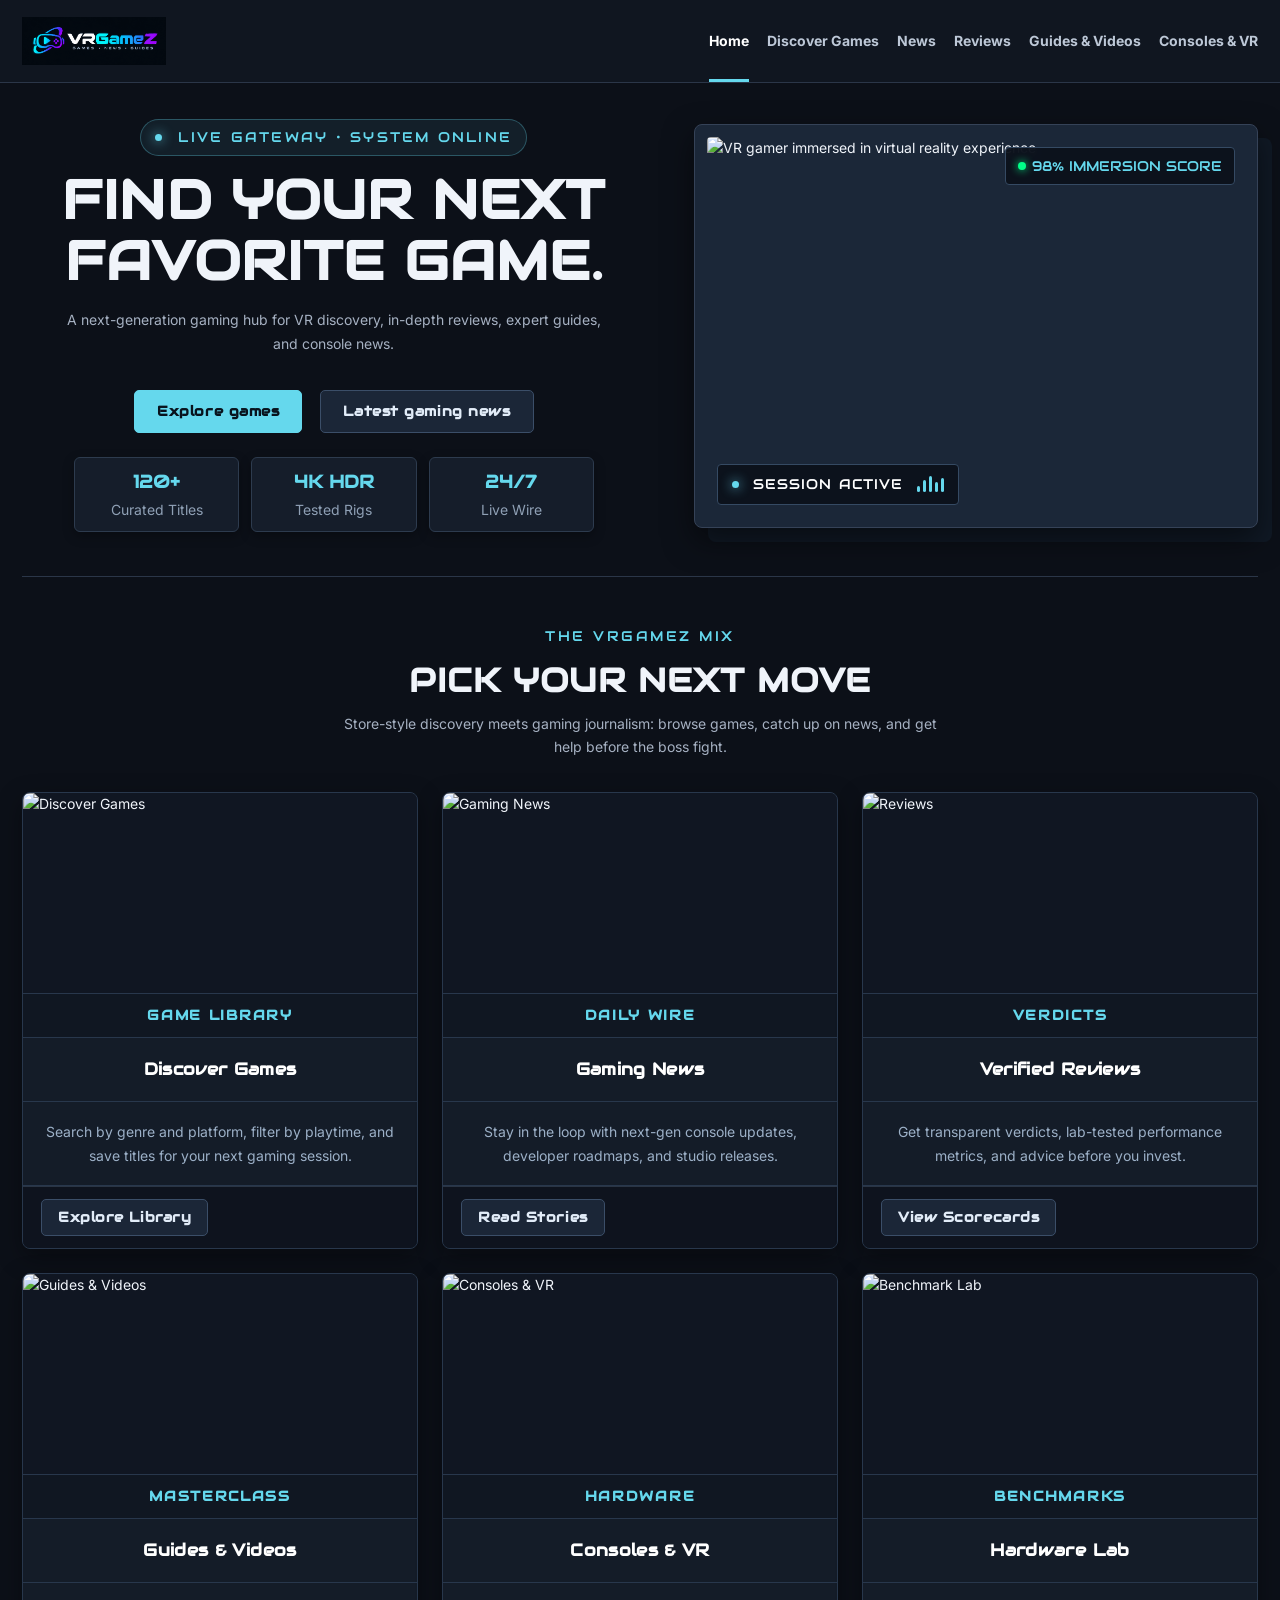
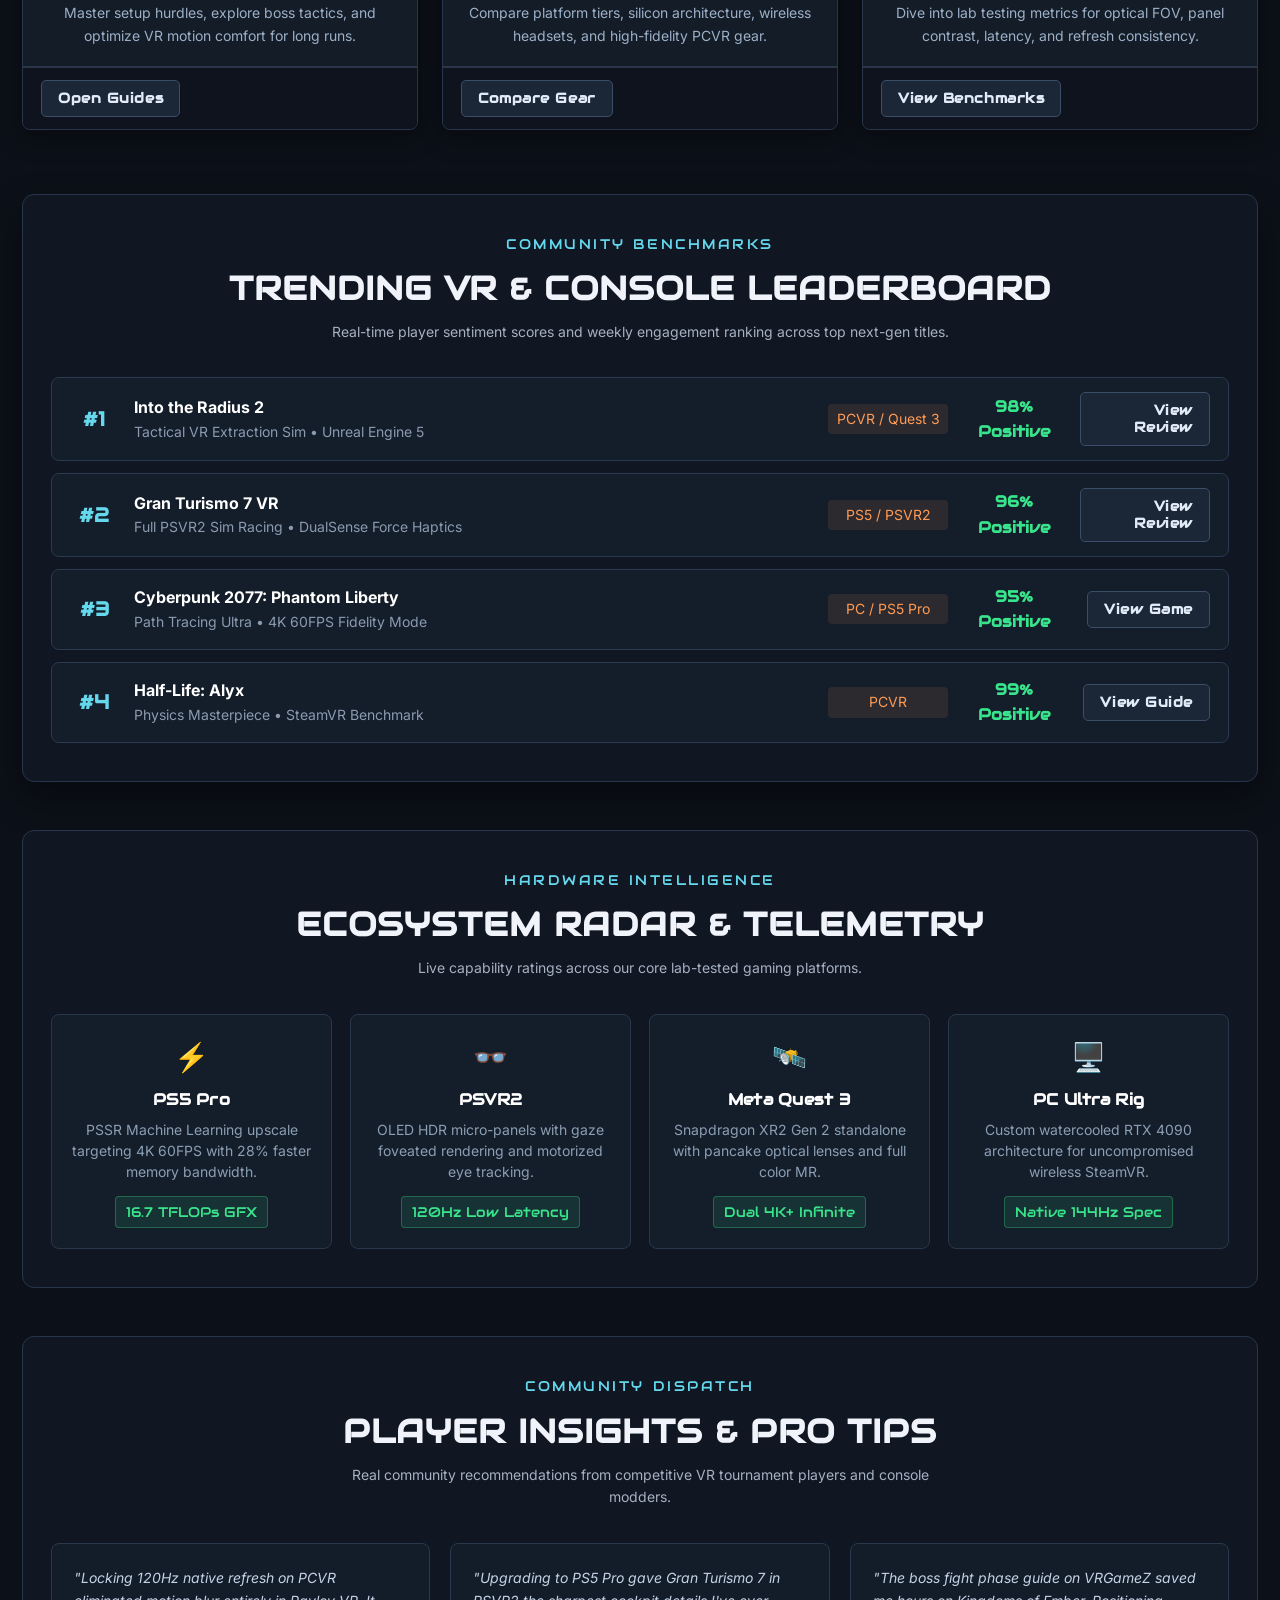
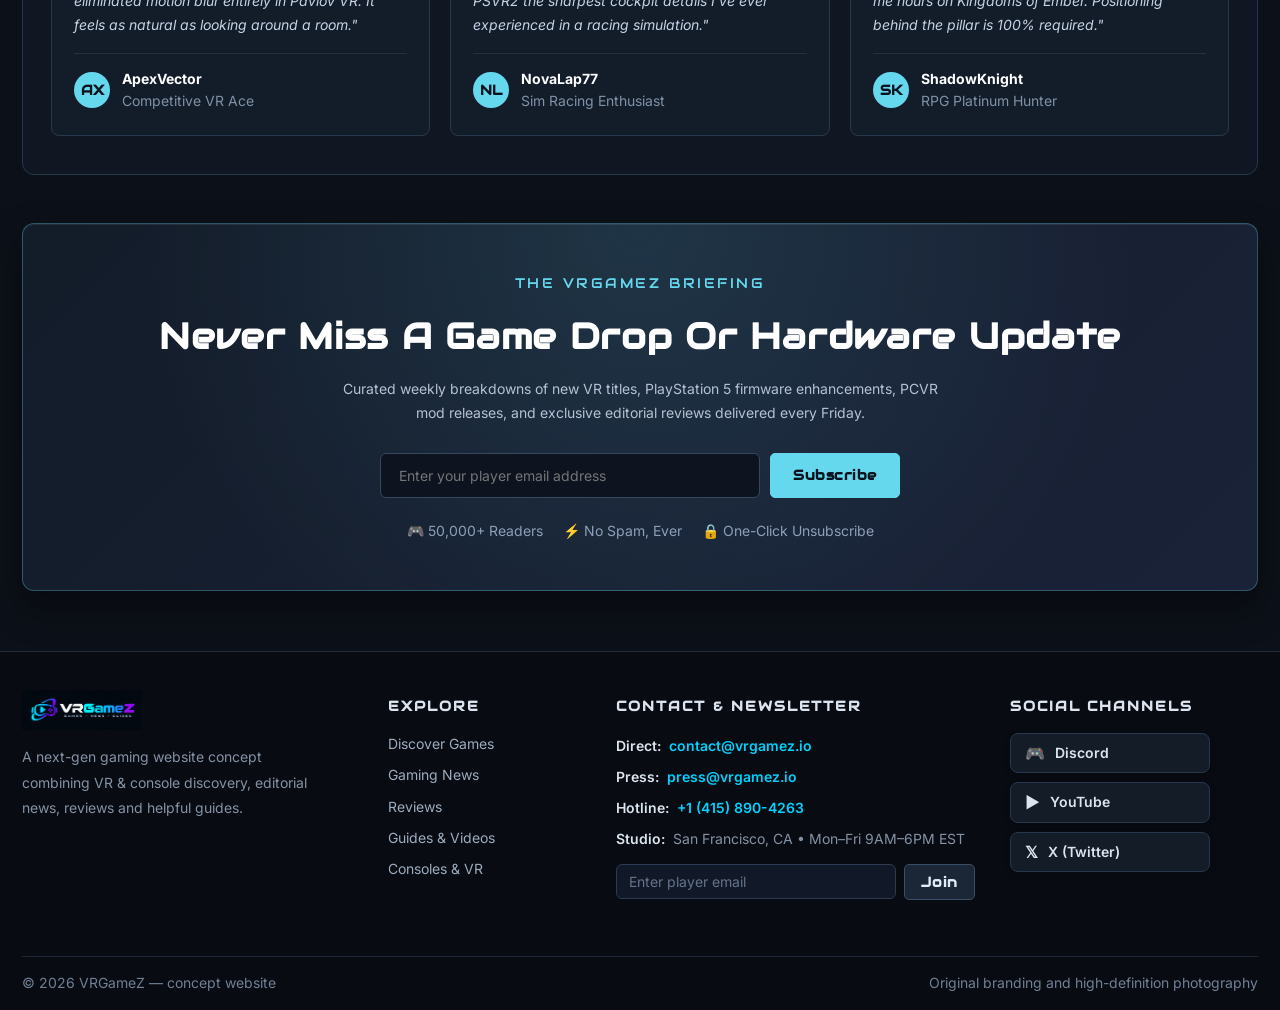
==== commit 4002afcc: "intfixes" ====
--- a/index.html
+++ b/index.html
@@ -317,7 +317,7 @@
               </div>
             </div>
           </div>
-          <div class="community-quote-card">
+          <div class="community-quote-card card-centered-tab">
             <p>"The boss fight phase guide on VRGameZ saved me hours on Kingdoms of Ember. Positioning behind the pillar is 100% required."</p>
             <div class="community-author">
               <div class="author-avatar">SK</div>
@@ -400,6 +400,10 @@
     </div>
   </footer>
 
+  <button class="back-to-top" id="back-to-top" aria-label="Back to top" title="Back to top">
+    <svg viewBox="0 0 24 24" fill="none" stroke="currentColor" stroke-width="2.5" stroke-linecap="round" stroke-linejoin="round" aria-hidden="true"><path d="M18 15l-6-6-6 6"/></svg>
+  </button>
+
   <script src="assets/site.js"></script>
 </body>
 </html>
--- a/assets/style.css
+++ b/assets/style.css
@@ -181,15 +181,14 @@
   text-align: center;
 }
 
-/* ================= Hero Section (Viewport Fitted) ================= */
+/* ================= Hero Section ================= */
 .hero {
-  min-height: calc(100vh - 80px);
-  min-height: calc(100dvh - 80px);
+  min-height: auto;
   display: flex;
   flex-direction: column;
   justify-content: center;
   align-items: center;
-  padding: 24px 0 32px;
+  padding: 36px 0 44px;
   box-sizing: border-box;
   width: 100%;
 }
@@ -202,8 +201,7 @@
 .hero-review-spotlight,
 .hero-video-playbook,
 .hero-ecosystem {
-  min-height: calc(100vh - 80px);
-  min-height: calc(100dvh - 80px);
+  min-height: auto;
   box-sizing: border-box;
 }
 
@@ -2052,6 +2050,9 @@
   flex-direction: column;
   gap: 14px;
   text-align: left;
+  height: 100%;
+  box-sizing: border-box;
+  min-width: 0;
   transition: transform 0.2s ease, border-color 0.2s ease;
 }
 
@@ -2882,6 +2883,9 @@
   display: flex;
   flex-direction: column;
   justify-content: space-between;
+  height: 100%;
+  box-sizing: border-box;
+  min-width: 0;
 }
 .community-quote-card p {
   font-size: 14px;
@@ -3060,17 +3064,23 @@
   grid-template-columns: repeat(4, minmax(0, 1fr));
   gap: 18px;
   margin-top: 24px;
+  align-items: stretch;
 }
 .tuning-step-card {
   background: #141e2b;
   border: 1px solid #28384d;
   border-radius: 8px;
-  padding: 20px 16px;
+  padding: 22px 18px;
   text-align: left;
+  display: flex;
+  flex-direction: column;
+  height: 100%;
+  box-sizing: border-box;
+  min-width: 0;
 }
 .tuning-step-num {
   font-family: var(--display);
-  font-size: 14px;
+  font-size: 13px;
   color: var(--blue);
   margin-bottom: 8px;
   display: block;
@@ -3080,24 +3090,36 @@
   font-size: 15px;
   font-weight: 700;
   color: #fff;
-  margin: 0 0 8px;
+  margin: 0 0 10px;
   text-align: left;
+  line-height: 1.35;
+  min-height: 22px;
 }
 .tuning-step-card p {
   font-size: 14px;
   color: #8c9eb2;
-  margin: 0 0 12px;
-  line-height: 1.5;
+  margin: 0 0 16px;
+  line-height: 1.55;
   text-align: left;
+  flex: 1 1 auto;
 }
 .tuning-param {
   font-family: var(--display);
-  font-size: 14px;
+  font-size: 13px;
   color: #39e58c;
   background: rgba(57, 229, 140, 0.1);
-  padding: 4px 8px;
+  padding: 0 10px;
+  height: 28px;
+  min-height: 28px;
+  max-height: 28px;
   border-radius: 4px;
-  display: inline-block;
+  display: inline-flex;
+  align-items: center;
+  justify-content: center;
+  white-space: nowrap;
+  align-self: flex-start;
+  margin-top: auto;
+  box-sizing: border-box;
 }
 
 /* --- NEW 7 (guides.html): Boss Fight Strategies & Weak Point Atlas (.guides-boss-atlas) --- */
@@ -3120,6 +3142,10 @@
   border-radius: 8px;
   padding: 22px;
   text-align: left;
+  display: flex;
+  flex-direction: column;
+  height: 100%;
+  box-sizing: border-box;
 }
 .boss-tag-row {
   display: flex;
@@ -3148,10 +3174,12 @@
   margin: 0 0 14px;
   line-height: 1.6;
   text-align: left;
+  flex: 1 1 auto;
 }
 .phase-breakdown {
   display: flex;
   flex-direction: column;
+  margin-top: auto;
   gap: 6px;
   border-top: 1px solid #222f40;
   padding-top: 12px;
@@ -3183,6 +3211,9 @@
   border-radius: 8px;
   padding: 22px;
   text-align: left;
+  height: 100%;
+  box-sizing: border-box;
+  min-width: 0;
 }
 .optic-tech-card h3 {
   font-family: var(--display);
@@ -3310,6 +3341,12 @@
   line-height: 1.65;
   text-align: left;
 }
+.deep-dive-actions {
+  display: flex;
+  gap: 12px;
+  flex-wrap: wrap;
+  align-items: center;
+}
 
 /* --- NEW 11 (reviews.html): The Hall of Fame: Gold Awardees (.reviews-hall-of-fame) --- */
 .reviews-hall-of-fame {
@@ -3334,6 +3371,9 @@
   box-shadow: 0 12px 30px rgba(255, 194, 71, 0.15);
   display: flex;
   flex-direction: column;
+  height: 100%;
+  box-sizing: border-box;
+  min-width: 0;
 }
 .hall-fame-card img {
   height: 180px;
@@ -3385,17 +3425,74 @@
   .header-inner {
     gap: 15px;
   }
-  .hero {
-    gap: 28px;
-    min-height: calc(100vh - 80px);
-    min-height: calc(100dvh - 80px);
-    padding: 20px 0 28px;
+  .hero,
+  .home-hero,
+  .inner-hero,
+  .hero-portal,
+  .hero-bento,
+  .hero-editorial,
+  .hero-review-spotlight,
+  .hero-video-playbook,
+  .hero-ecosystem {
+    gap: 24px;
+    min-height: auto !important;
+    padding: 28px 0 34px !important;
+    justify-content: flex-start;
   }
   .hero-visual img {
-    height: clamp(260px, 38vh, 340px);
+    height: clamp(240px, 34vh, 320px);
+  }
+  .tuning-grid {
+    gap: 12px;
+    align-items: stretch;
+  }
+  .tuning-step-card {
+    padding: 16px 12px;
+    display: flex;
+    flex-direction: column;
+    height: 100%;
+    box-sizing: border-box;
+  }
+  .tuning-step-card h3 {
+    font-size: 14px;
+    min-height: 22px;
+    margin: 0 0 8px;
+    line-height: 1.35;
+    display: block;
+  }
+  .tuning-step-card p {
+    font-size: 13px;
+    line-height: 1.5;
+    margin-bottom: 14px;
+    flex: 1 1 auto;
+  }
+  .tuning-param {
+    font-size: 11px;
+    padding: 0 8px;
+    height: 26px;
+    min-height: 26px;
+    max-height: 26px;
+    white-space: nowrap;
+    letter-spacing: -0.2px;
+    margin-top: auto;
+    align-self: flex-start;
+    display: inline-flex;
+    align-items: center;
+    justify-content: center;
+    box-sizing: border-box;
   }
   .content-grid {
     gap: 13px;
+  }
+  .news-magazine-grid,
+  .reviews-scorecard-grid,
+  .guides-masterclass-grid,
+  .hardware-arch-grid,
+  .community-reel-grid,
+  .hall-of-fame-grid,
+  .optics-columns,
+  .ecosystem-columns {
+    gap: 16px;
   }
 }
 
@@ -3428,11 +3525,17 @@
     border-bottom: 1px solid #253042;
     font-size: 14px;
   }
-  .hero {
-    min-height: calc(100vh - 72px);
-    min-height: calc(100dvh - 72px);
-    padding: 20px 0 24px;
-    align-content: center;
+  .hero,
+  .home-hero,
+  .inner-hero,
+  .hero-portal,
+  .hero-bento,
+  .hero-editorial,
+  .hero-review-spotlight,
+  .hero-video-playbook,
+  .hero-ecosystem {
+    min-height: auto !important;
+    padding: 20px 0 26px !important;
   }
   .hero-portal,
   .hero-bento,
@@ -3468,20 +3571,13 @@
   .editorial-card img {
     height: clamp(180px, 24vh, 240px);
   }
+  /* Even item grids (2 columns) */
   .feature-grid,
-  .content-grid,
   .games-catalog-grid,
-  .news-magazine-grid,
-  .reviews-scorecard-grid,
-  .guides-masterclass-grid,
-  .hardware-arch-grid,
   .hardware-radar-grid,
-  .community-reel-grid,
   .playlist-grid,
   .tuning-grid,
-  .optics-columns,
-  .battlestation-checklist-grid,
-  .hall-of-fame-grid {
+  .battlestation-checklist-grid {
     grid-template-columns: repeat(2, minmax(0, 1fr));
   }
   .deep-dive-card {
@@ -3505,11 +3601,69 @@
     grid-template-columns: 1fr;
     gap: 24px;
   }
-  .ecosystem-columns {
-    grid-template-columns: repeat(2, minmax(0, 1fr));
-  }
   .footer-main {
     grid-template-columns: 1fr 1fr;
+  }
+}
+
+/* ================= Tab View 3-Card Centering (541px to 960px) ================= */
+@media (min-width: 541px) and (max-width: 960px) {
+  /* 3-card sections on tab view: 2 cards in Row 1, 3rd card in Centre on Row 2 */
+  .community-reel-grid,
+  .hall-of-fame-grid,
+  .content-grid.news-magazine-grid,
+  .news-magazine-grid,
+  .content-grid.reviews-scorecard-grid,
+  .reviews-scorecard-grid,
+  .content-grid.guides-masterclass-grid,
+  .guides-masterclass-grid,
+  .content-grid.hardware-arch-grid,
+  .hardware-arch-grid,
+  .optics-columns,
+  .ecosystem-columns,
+  .content-grid:has(> :nth-child(3):last-child) {
+    display: grid !important;
+    grid-template-columns: repeat(4, minmax(0, 1fr)) !important;
+  }
+
+  .community-reel-grid > :nth-child(1),
+  .hall-of-fame-grid > :nth-child(1),
+  .news-magazine-grid > :nth-child(1),
+  .reviews-scorecard-grid > :nth-child(1),
+  .guides-masterclass-grid > :nth-child(1),
+  .hardware-arch-grid > :nth-child(1),
+  .optics-columns > :nth-child(1),
+  .ecosystem-columns > :nth-child(1),
+  .content-grid:has(> :nth-child(3):last-child) > :nth-child(1) {
+    grid-column: 1 / span 2;
+    grid-row: 1;
+  }
+
+  .community-reel-grid > :nth-child(2),
+  .hall-of-fame-grid > :nth-child(2),
+  .news-magazine-grid > :nth-child(2),
+  .reviews-scorecard-grid > :nth-child(2),
+  .guides-masterclass-grid > :nth-child(2),
+  .hardware-arch-grid > :nth-child(2),
+  .optics-columns > :nth-child(2),
+  .ecosystem-columns > :nth-child(2),
+  .content-grid:has(> :nth-child(3):last-child) > :nth-child(2) {
+    grid-column: 3 / span 2;
+    grid-row: 1;
+  }
+
+  .community-reel-grid > :nth-child(3),
+  .hall-of-fame-grid > :nth-child(3),
+  .news-magazine-grid > :nth-child(3),
+  .reviews-scorecard-grid > :nth-child(3),
+  .guides-masterclass-grid > :nth-child(3),
+  .hardware-arch-grid > :nth-child(3),
+  .optics-columns > :nth-child(3),
+  .ecosystem-columns > :nth-child(3),
+  .content-grid:has(> :nth-child(3):last-child) > :nth-child(3),
+  .card-centered-tab {
+    grid-column: 2 / span 2 !important;
+    grid-row: 2 !important;
   }
 }
 
@@ -3520,11 +3674,18 @@
   .brand-logo {
     height: 38px;
   }
-  .hero {
-    min-height: calc(100vh - 72px);
-    min-height: calc(100dvh - 72px);
-    padding: 14px 0 18px;
-    gap: 12px;
+  .hero,
+  .home-hero,
+  .inner-hero,
+  .hero-portal,
+  .hero-bento,
+  .hero-editorial,
+  .hero-review-spotlight,
+  .hero-video-playbook,
+  .hero-ecosystem {
+    min-height: auto !important;
+    padding: 16px 0 20px !important;
+    gap: 14px;
   }
   .hero h1 {
     font-size: clamp(22px, 6vw, 28px);
@@ -3578,7 +3739,8 @@
   .news-wire-footer,
   .benchmark-actions,
   .troubleshoot-actions,
-  .ecosystem-actions {
+  .ecosystem-actions,
+  .deep-dive-actions {
     flex-direction: column;
     width: 100%;
     gap: 10px;
@@ -3588,9 +3750,12 @@
   .news-wire-footer .btn,
   .benchmark-actions .btn,
   .troubleshoot-actions .btn,
-  .ecosystem-actions .btn {
+  .ecosystem-actions .btn,
+  .deep-dive-actions .btn {
     width: 100%;
     text-align: center;
+    justify-content: center;
+    box-sizing: border-box;
   }
   .newsletter-bar {
     flex-direction: column;
@@ -3614,6 +3779,19 @@
   .battlestation-checklist-grid,
   .hall-of-fame-grid {
     grid-template-columns: 1fr;
+  }
+  .community-reel-grid > *,
+  .hall-of-fame-grid > *,
+  .news-magazine-grid > *,
+  .reviews-scorecard-grid > *,
+  .guides-masterclass-grid > *,
+  .hardware-arch-grid > *,
+  .optics-columns > *,
+  .ecosystem-columns > *,
+  .content-grid > *,
+  .card-centered-tab {
+    grid-column: auto !important;
+    grid-row: auto !important;
   }
   .leaderboard-row {
     grid-template-columns: 32px 1fr;
@@ -3691,3 +3869,68 @@
     text-align: right;
   }
 }
+
+/* ================= Back to Top Floating Button ================= */
+.back-to-top {
+  position: fixed;
+  bottom: 28px;
+  right: 28px;
+  width: 46px;
+  height: 46px;
+  border-radius: 50%;
+  background: rgba(18, 26, 38, 0.92);
+  backdrop-filter: blur(8px);
+  -webkit-backdrop-filter: blur(8px);
+  border: 1.5px solid var(--blue);
+  color: var(--blue);
+  display: flex;
+  align-items: center;
+  justify-content: center;
+  cursor: pointer;
+  z-index: 999;
+  box-shadow: 0 4px 16px rgba(0, 0, 0, 0.5), 0 0 10px rgba(101, 216, 237, 0.2);
+  opacity: 0;
+  visibility: hidden;
+  pointer-events: none;
+  transform: translateY(16px);
+  transition: opacity 0.3s ease, visibility 0.3s ease, transform 0.3s ease, background 0.2s ease, box-shadow 0.2s ease, border-color 0.2s ease, color 0.2s ease;
+}
+
+.back-to-top.visible {
+  opacity: 1;
+  visibility: visible;
+  pointer-events: auto;
+  transform: translateY(0);
+}
+
+.back-to-top:hover {
+  background: var(--blue);
+  color: #0b141e;
+  border-color: var(--blue);
+  box-shadow: 0 0 20px rgba(101, 216, 237, 0.6), 0 8px 24px rgba(0, 0, 0, 0.6);
+  transform: translateY(-3px);
+}
+
+.back-to-top:active {
+  transform: translateY(0);
+}
+
+.back-to-top svg {
+  width: 20px;
+  height: 20px;
+  transition: transform 0.2s ease;
+}
+
+.back-to-top:hover svg {
+  transform: translateY(-2px);
+}
+
+@media (max-width: 540px) {
+  .back-to-top {
+    bottom: 20px;
+    right: 20px;
+    width: 42px;
+    height: 42px;
+  }
+}
+
